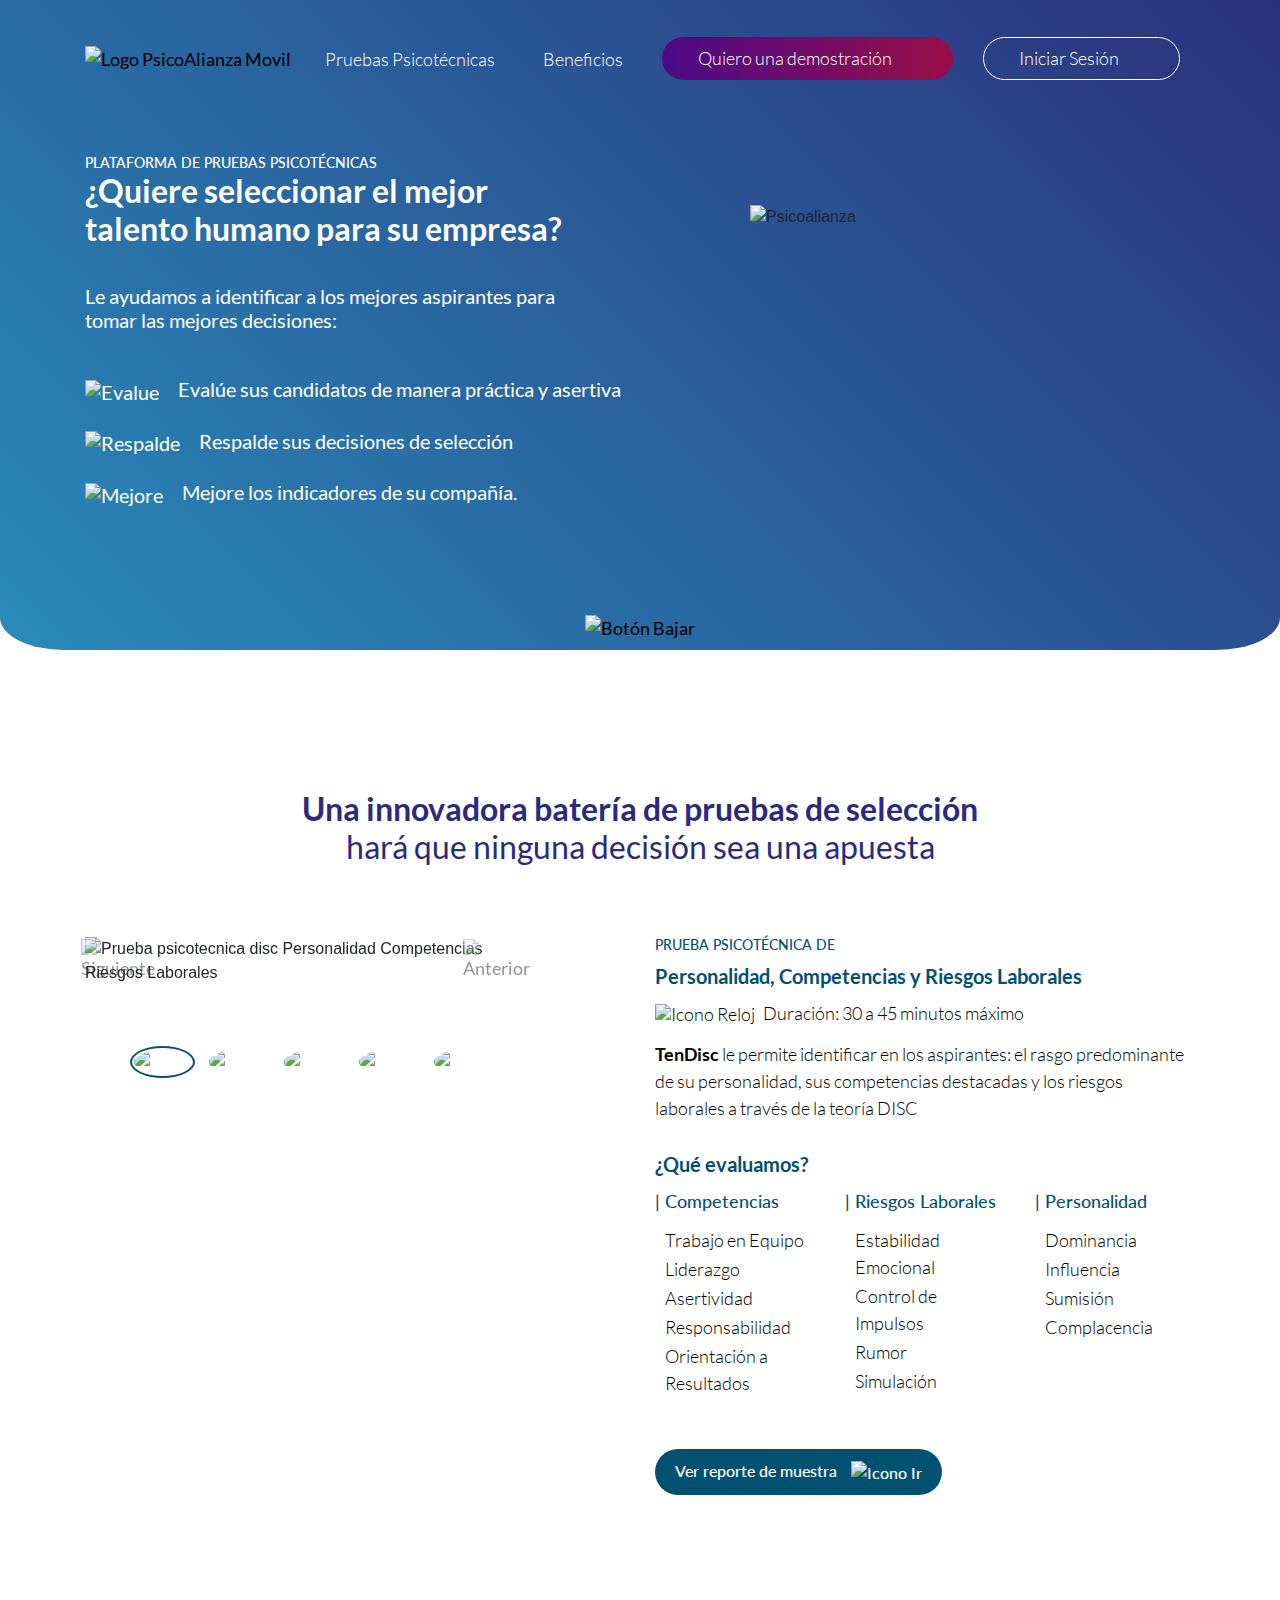
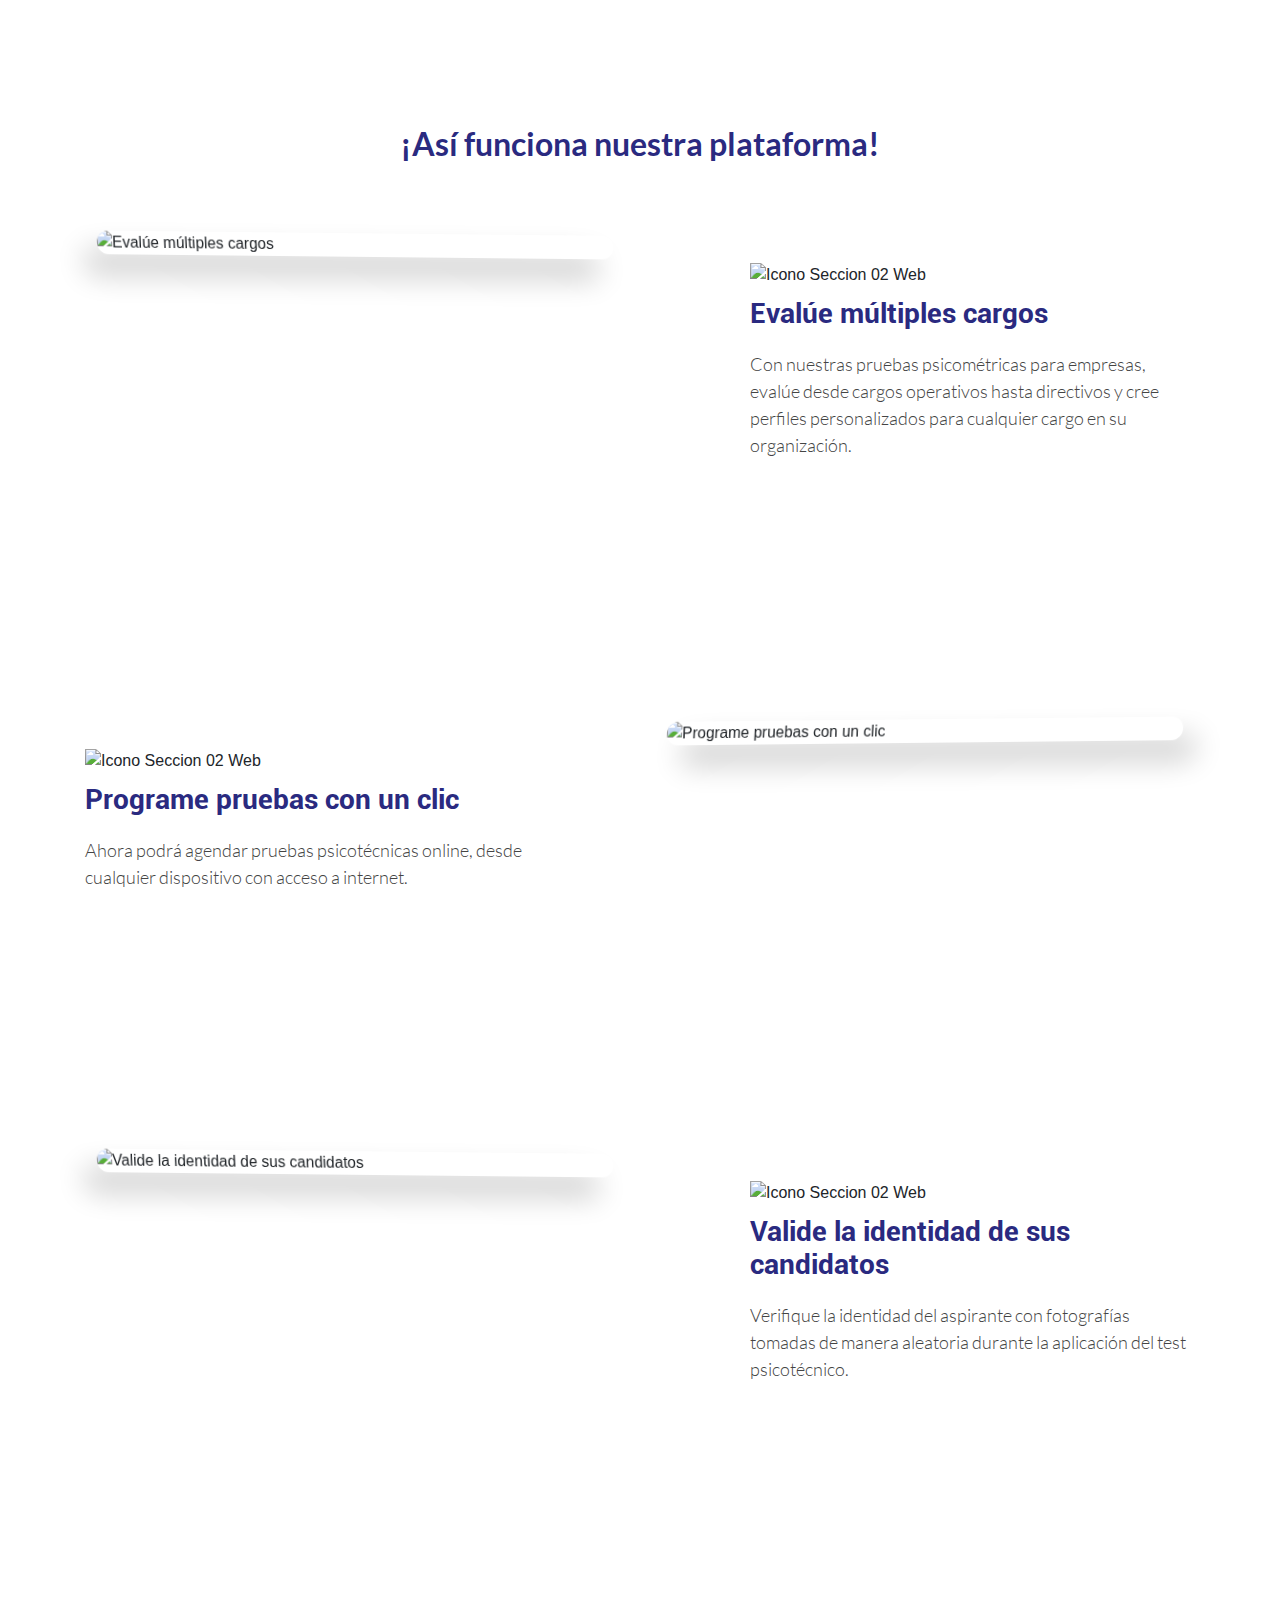
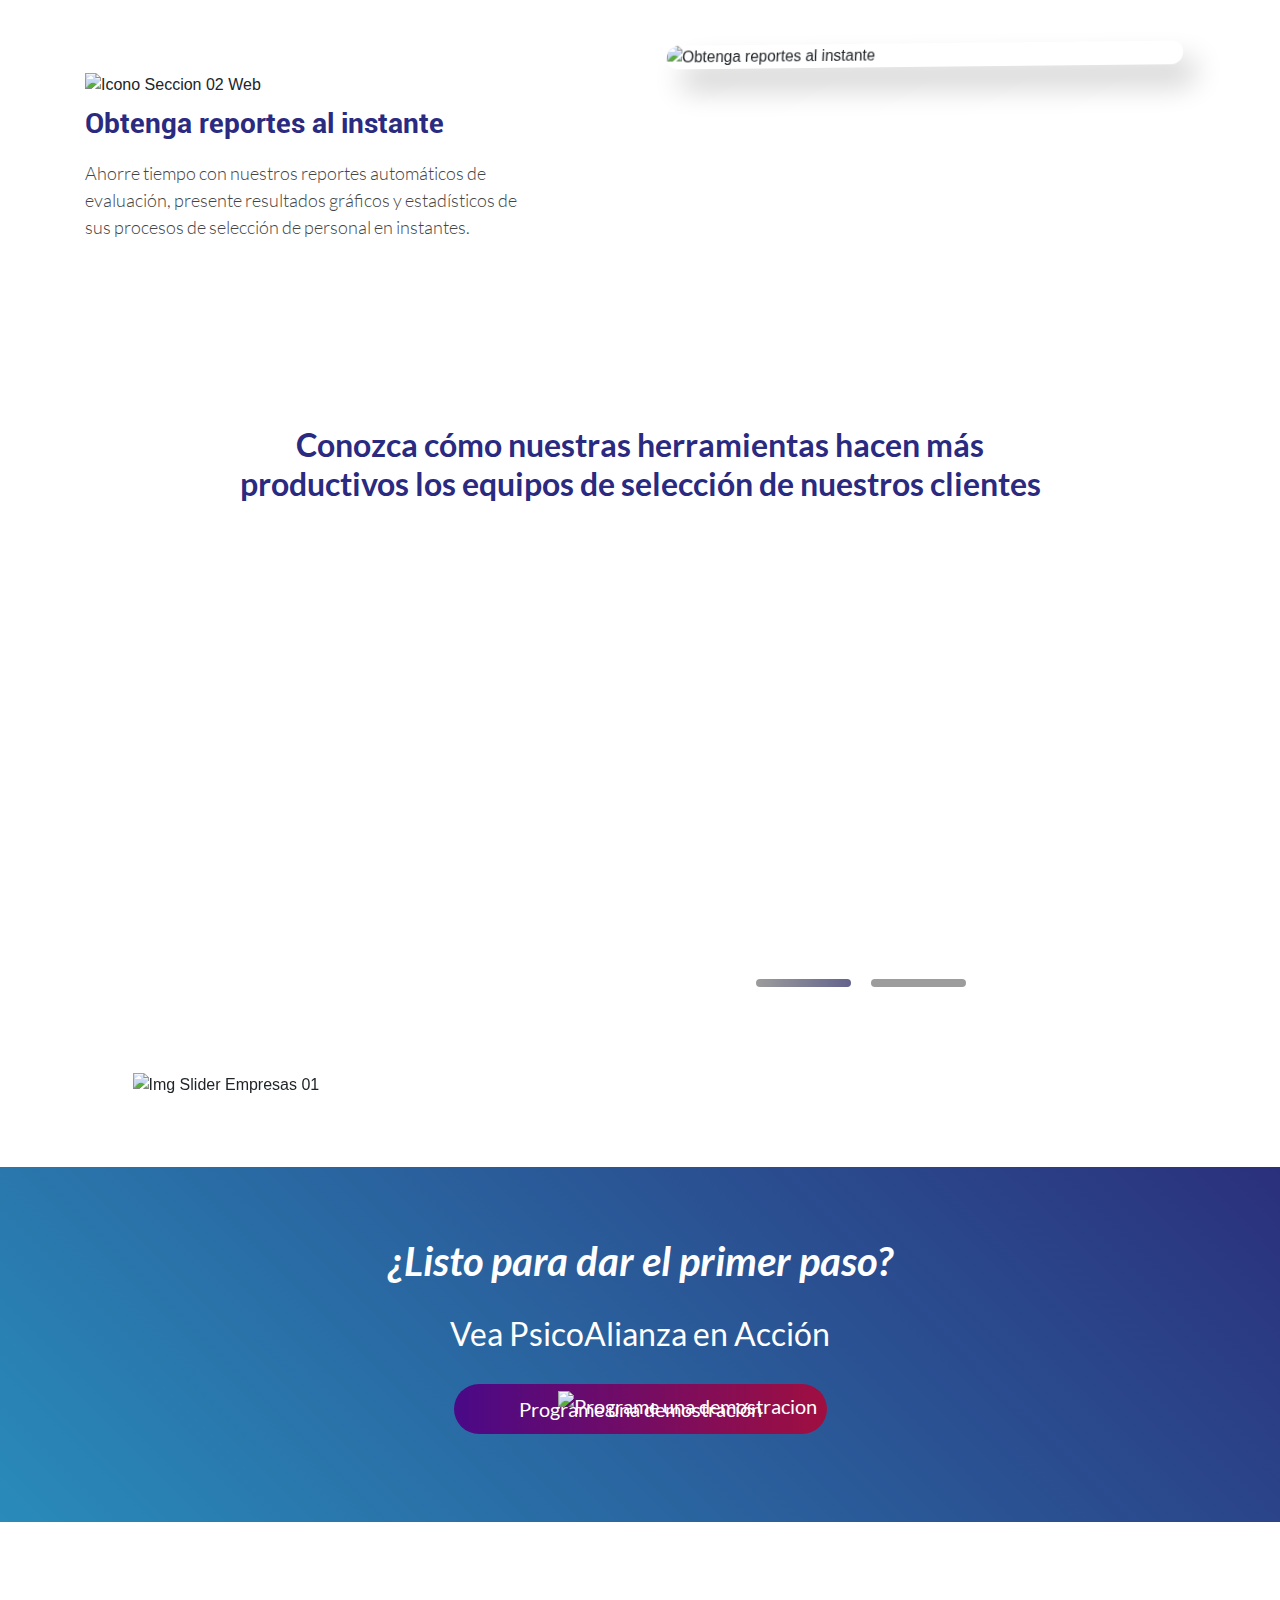
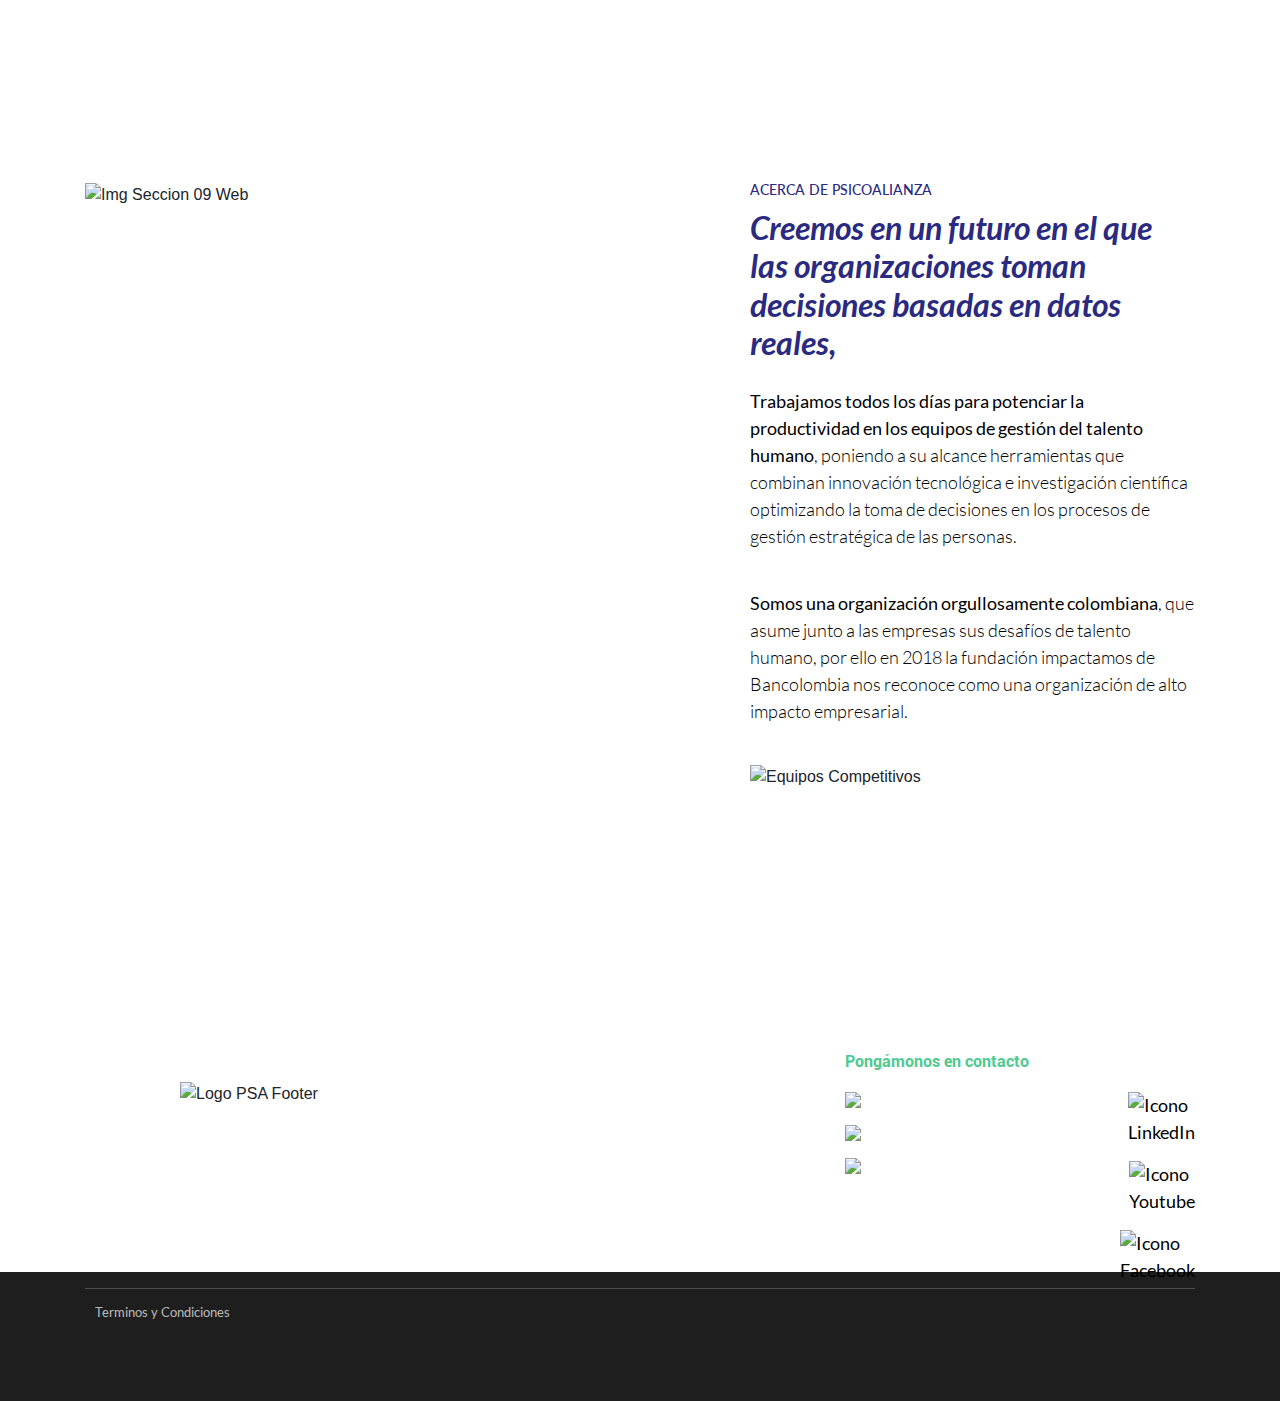
==== index.html @ 237d27b3 "Upload PSA v3.0" ====
<!doctype html>
<html lang="es">
  <head>
    <!-- Required meta tags -->
    <meta charset="utf-8">
    <meta name="viewport" content="width=device-width, initial-scale=1, shrink-to-fit=no">

    <!-- The above 3 meta tags *must* come first in the head; any other head content must come *after* these tags -->
    <meta name="description" content="Respalde sus decisiones de selección de personal, con nuestra plataforma de pruebas psicotécnicas.">
    <meta name="keywords" content="Pruebas, personalidad, competencias, riesgos laborales, seleccion, disc, psicométricas, evaluación, personal, selección, plataforma, batería, psicotécnicas, psicoalianza, empresas, online, test">


    <!-- Open Graph data -->
    <meta property="og:title" content="PsicoAlianza | Plataforma de Pruebas Psicotécnicas" />
    <meta property="og:type" content="website" />
    <meta property="og:url" content="https://psicoalianza.com//" />
    <meta property="og:image" content="https://psicoalianza.com/images/social-media-psicoalianza.webp" />
    <meta property="og:image:type" content="image/png" />
    <meta property="og:description" content="Respalde sus decisiones de selección de personal, con nuestra plataforma de pruebas psicotécnicas." />
    <meta property="og:site_name" content="PsicoAlianza | Pruebas Psicotecnicas" />

    <link rel="canonical" href="https://psicoalianza.com/" >  

    <!-- Bootstrap CSS -->
    <link rel="stylesheet" href="css/bootstrap.min.css">
    <link rel="stylesheet" href="css/styles-psa-2020.css">
    <link rel="shortcut icon" href="images/favicon-psicolianza-landing-96x96.webp" type="image/x-icon">
    
    <title>PsicoAlianza | Plataforma de Pruebas Psicotécnicas</title>

    <!-- END ETIQUETAS NUEVA VERSION 2020 07 09 -->

  </head>
  <!-- <body class="body-index" data-spy="scroll" data-target="#navbarNavPsicoWeb" data-offset="0"> -->
  <body class="body-index">


    <div itemscope itemtype="https://schema.org/Organization">
    
      <h1 class="class_tx_h1">Plataforma de Pruebas Psicotécnicas</h1>
      <h2 class="class_tx_h1">PRUEBAS PSICOTÉCNICAS DE</h2>
      <h3 class="class_tx_h1">VALORES E INTEGRIDAD</h3>
      <h3 class="class_tx_h1">VELOCIDAD Y PRECISION AL DIGITAR</h3>
      <h3 class="class_tx_h1">POTENCIAL COMERCIAL</h3>
      <h3 class="class_tx_h1">COEFICIENTE INTELECTUAL</h3>

      <h6 class="class_tx_h1" itemprop="address">Cra. 15 Bis No. 39A-27 | Bogotá, Colombia</h6>
      <h6 class="class_tx_h1" itemprop="email">contacto@psicoalianza.com</h6>
      <h6 class="class_tx_h1" itemprop="telephone">318 587 10 62</h6>

      <!-- MAQUETACION MOVIL XS - W100% -->
      <nav class="navbar menu_xs navbar-light fixed-bottom bg-light d-block d-sm-block d-md-block d-lg-none d-xl-none">
        <div class="progress bar-xs">
          <div id="progress-bar-xs" class="progress-bar bar-xs" role="progressbar" style="width: 0%" aria-valuenow="0" aria-valuemin="0" aria-valuemax="100"></div>
        </div>
        <button id="btn-menu-nav-xs" class="navbar-toggler menu_xs" type="button" data-toggle="collapse" data-target="#navbarSupportedContent" aria-controls="navbarSupportedContent" aria-expanded="false" aria-label="Toggle navigation">
          <!-- <span>Obtener 50% de descuento <span><img id="img-menu-btn-xs" src="images/ico-desplegar-nav-xs.webp" alt="icono ir"></span></span> -->
          <span>¿Cómo podemos ayudarle? <span><img id="img-menu-btn-xs" src="images/ico-desplegar-nav-xs.webp" alt="icono ir"></span></span>
        </button>
      
        <div class="collapse navbar-collapse" id="navbarSupportedContent">
          <ul class="navbar-nav menu_xs mr-auto">
            <li class="nav-item active">
              <a title="Quiero probar PsicoAlianza" class="nav-link menu_xs" href="formulario-accion.html" itemprop="url">Quiero probar PsicoAlianza <span><img src="images/ico-ir-nav-xs.webp" alt="icono ir"></span></a>
              <!-- <a title="Quiero probar PsicoAlianza" class="nav-link menu_xs" href="formulario-accion.html" itemprop="url">Obtener 50% de descuento <span><img src="images/ico-ir-nav-xs.webp" alt="icono ir"></span></a> -->
            </li>
            <li id="drop-activo" class="nav-item dropdown">
              <a title="Quiero contactar a un asesor" class="nav-link menu_xs" href="" id="navbarDropdown" role="button" data-toggle="dropdown" aria-haspopup="true" aria-expanded="false" itemprop="url">
                Quiero contactar a un asesor <span><img id="img-ico-drop" src="images/ico-ir-nav-xs.webp" alt="icono ir"></span>
              </a>
              <div class="dropdown-menu menu_xs" aria-labelledby="navbarDropdown">
                <!-- <a title="Llamar" class="dropdown-item menu_xs" href="tel:0317430615" itemprop="telephone">Llamar <span class="division-tx-nav-xs">|</span> 745 06 15 <span><img src="images/ico-tel-nav-xs.webp" alt="icono telefono"></span></a> -->
                <a title="Contactar por Whatsapp" class="dropdown-item menu_xs" itemprop="url" href="https://api.whatsapp.com/send?phone=573176674066&text=Quiero%20m%C3%A1s%20informaci%C3%B3n%20acerca%20de%20PsicoAlianza">Whatsapp <span class="division-tx-nav-xs-02">|</span> 317 667 4066 <span><img src="images/ico-wa-nav-xs.webp" alt="icono whatsapp"></span></a>
                <div class="dropdown-divider"></div>
              </div>
            </li>
            <li class="nav-item">
              <a title="Ayuda, soy un candidato" class="nav-link menu_xs ultimo" href="acompañamiento.html" itemprop="url">Ayuda, soy un candidato <span><img src="images/ico-ir-nav-xs.webp" alt="icono ir"></span></a>
            </li>
          </ul>
        </div>
      </nav>



      <nav class="menu-xs-psico navbar navbar-expand-lg d-block d-sm-none d-md-none d-lg-none d-xl-none">
        <div class="container">
            <div class="col-12 sin-padding">
            <a title="Ir a Inicio" href="/" itemprop="url">
              <img src="images/logo_psa_2020_xs.webp" alt="Logo PsicoAlianza Movil" class="d-block mx-auto">
            </a>
            <!-- <a class="navbar-brand" href="#">Navbar</a> -->
            <button id="btn-hamburguesa" class="menu-xs-psico navbar-toggler" type="button" data-toggle="collapse" data-target="#navbarNavPsicoXS" aria-controls="#navbarNavPsicoXS" aria-expanded="false" aria-label="Toggle navigation">
              <span><img src="images/menu-hamburguesa-xs.webp" alt="Icono Hamburguesa" id="img-menu-hamburguesa"></span>
            </button>
            <div class="menu-xs-psico collapse navbar-collapse" id="navbarNavPsicoXS">
              <ul class="menu-xs-psico navbar-nav">
                <li class="nav-item active" data-toggle="collapse" data-target="#navbarNavPsicoXS" aria-controls="#navbarNavPsicoXS" aria-expanded="false" aria-label="Toggle navigation">
                  <a id="btn-ancla-xs-01" class="nav-link cerrarMenu" href="#ancla_xs_01">
                    Pruebas Psicotécnicas <span class="sr-only">(current)</span>
                  </a>
                </li>
                <li class="nav-item" data-toggle="collapse" data-target="#navbarNavPsicoXS" aria-controls="#navbarNavPsicoXS" aria-expanded="false" aria-label="Toggle navigation">
                  <a id="btn-ancla-xs-02" class="nav-link cerrarMenu" href="#ancla_xs_02">
                    Beneficios
                  </a>
                </li>
                <!-- <li class="nav-item">
                  <a class="nav-link" href="#">Nosotros</a>
                </li> -->
                <li class="nav-item">
                  <!-- <a class="nav-link edicion-2020" href="formulario-accion.html">Obtener 50% de descuento</a> -->
                  <a class="nav-link edicion-2020" href="formulario-accion.html">Quiero una demostración</a>
                </li>
                <li class="nav-item">
                  <a class="nav-link" href="https://app.psicoalianza.com/auth/login">Iniciar Sesión</a>
                </li>
  
              </ul>
                
            </div>


        </div>
      </nav>



      <div class="header-xs d-block d-sm-none">

        <div class="container-fluid">
          <div class="row justify-content-center">


            </div>
            <div class="col-12">
              <h3 class="tx-seccion-01-xs-01">¿Quiere seleccionar el mejor talento humano para su empresa?</h3>
              <img src="images/img_seccion_01_xs_01.webp" alt="Img Seccion 01 Movil" class="d-block w-100">
              <h3 class="tx-seccion-01-xs-02">Plataforma de Pruebas Psicotécnicas</h3>
            </div>


          </div>
          <div class="position-aboslute-btn-ancla-xs">
            <p class="btn_ancla"><span><a href="#seccion_xs_01" title="Bajar" itemprop="url"><img src="images/btn_ancla_web.webp" alt="Botón Bajar" class="img-btn-bajar-web"></a></span></p>
          </div>

        </div>
      </div>


      <div id="ancla_xs_01"></div>
      <div id="seccion_xs_01" class="seccion_xs_01 d-block d-sm-none">
        <div class="container">
          <div class="row">
            <div class="col-12">
              <h3 class="tx-seccion-01-xs-03"><span>Una innovadora batería de pruebas de selección</span> que hará que ninguna decisión sea una apuesta</h3>
            </div>
            <div class="col-12 sin-padding">

              <div id="sliderPruebasMovil" class="carousel slide" data-ride="carousel" data-interval="8000" data-touch="true" data-pause="false">
                <ol class="carousel-indicators sliderPruebasMovil">
                  <li class="indicador-prueba-xs active" data-target="#sliderPruebasMovil" data-slide-to="0"><img class="indicador-01 d-block" src="images/indicador-web-01.webp" alt="Indicador 01"></li>
                  <li class="indicador-prueba-xs" data-target="#sliderPruebasMovil" data-slide-to="1"><img class="indicador-02 d-block" src="images/indicador-web-02.webp" alt="Indicador 02"></li>
                  <li class="indicador-prueba-xs" data-target="#sliderPruebasMovil" data-slide-to="2"><img class="indicador-03 d-block" src="images/indicador-web-03.webp" alt="Indicador 03"></li>
                  <li class="indicador-prueba-xs" data-target="#sliderPruebasMovil" data-slide-to="3"><img class="indicador-04 d-block" src="images/indicador-web-04.webp" alt="Indicador 04"></li>
                  <li class="indicador-prueba-xs" data-target="#sliderPruebasMovil" data-slide-to="4"><img class="indicador-05 d-block" src="images/indicador-web-05.webp" alt="Indicador 05"></li>
                </ol>

                <div class="carousel-inner sliderPruebasMovil">
                  <div id="prueba-xs-01" class="carousel-item active">
                    <img src="images/prueba-xs-01.webp" alt="Imagen Prueba 01" style="display: none;">
                    <div id="item-xs-01" class="item-prueba-01"></div>
                  </div>
                  <div id="prueba-xs-02" class="carousel-item">
                    <img src="images/prueba-xs-02.webp" alt="Imagen Prueba 02" style="display: none;">
                    <div id="item-xs-02" class="item-prueba-02"></div>
                  </div>
                  <div id="prueba-xs-03" class="carousel-item">
                    <img src="images/prueba-xs-03.webp" alt="Imagen Prueba 03" style="display: none;">
                    <div id="item-xs-03" class="item-prueba-03"></div>
                  </div>
                  <div id="prueba-xs-04" class="carousel-item">
                    <img src="images/prueba-xs-04.webp" alt="Imagen Prueba 04" style="display: none;">
                    <div id="item-xs-04" class="item-prueba-04"></div>
                  </div>
                  <div id="prueba-xs-05"class="carousel-item">
                    <img src="images/prueba-xs-05.webp" alt="Imagen Prueba 05" style="display: none;">
                    <div id="item-xs-05" class="item-prueba-05"></div>
                  </div>
                </div>
              </div>

            </div>
          </div>
        </div>
      </div>

      <div class="seccion-lineas-xs d-block d-sm-none">
        <div class="container">
          <div class="row">
            <div class="col-12">

            </div>
          </div>
        </div>
      </div>

      <div id="ancla_xs_02"></div>
    
      <div  class="seccion-xs-02 d-block d-sm-none">
        <div class="container">
          <div class="row">
            <div class="col-12">
              <h3 class="tx-seccion-02-xs-01">¡Así funciona<br>nuestra plataforma!</h3>
            </div>
            <div class="col-12 padding-1-xs">
              <img src="images/icono_seccion_xs_02.webp" alt="Ico Seccion 02 Movil">
              <h3 class="tx-seccion-02-xs-02"><span>Evalúe</span> múltiples cargos</h3>
              <h3 class="tx-seccion-02-xs-03">Con nuestras pruebas psicométricas para empresas, evalúe desde cargos operativos hasta directivos y cree perfiles personalizados para cualquier cargo en su organización.</h3>
            </div>
            <div class="col-12 sin-padding">
              <img src="images/pruebas_psicométricas_para_empresas.webp" alt="pruebas psicométricas empresas" class="img-seccion-02-a d-block w-100">
            </div>


            <div class="col-12 padding-1-xs">
              <img src="images/icono_seccion_xs_03.webp" alt="Ico Seccion 03 Movil" class="d-block img-right">
              <h3 class="tx-seccion-02-xs-02-b"><span>Programe Pruebas</span><br>con un solo clic</h3>
              <h3 class="tx-seccion-02-xs-03-b">Ahora podrá agendar pruebas psicotécnicas online, desde cualquier dispositivo con acceso a internet</h3>
            </div>
            <div class="col-12 sin-padding">
              <img src="images/img-seccion-02-movil-b.webp" alt="Img Seccion 02 Movil A" class="img-seccion-02-b d-block w-100">
            </div>

            <div class="col-12 padding-1-xs">
              <img src="images/icono_seccion_xs_04.webp" alt="Ico Seccion 02 Movil">
              <h3 class="tx-seccion-02-xs-02"><span>Valide la identidad</span><br>de sus candidatos</h3>
              <h3 class="tx-seccion-02-xs-03">Verifique la identidad del aspirante con fotografías tomadas de manera aleatoria durante la aplicación del test psicotécnico.</h3>
            </div>
            <div class="col-12 sin-padding">
              <img src="images/img-seccion-02-movil-c.webp" alt="Img Seccion 02 Movil C" class="img-seccion-02-c d-block w-100">
            </div>

            <div class="col-12 padding-1-xs">
              <img src="images/icono_seccion_xs_03.webp" alt="Ico Seccion 03 Movil" class="d-block img-right">
              <h3 class="tx-seccion-02-xs-02-b"><span>Obtenga reportes</span><br>al instante</h3>
              <h3 class="tx-seccion-02-xs-03-b">Ahorre tiempo con nuestros reportes automáticos de evaluación, presente resultados gráficos y estadísticos de sus procesos de selección de personal en instantes.</h3>
            </div>
            <div class="col-12 sin-padding">
              <img src="images/img-seccion-02-movil-d.webp" alt="Img Seccion 02 Movil A" class="img-seccion-02-d d-block w-100">
            </div>

          </div>
        </div>
      </div>


          
      <div class="seccion-03-xs d-block d-sm-none">
        <div class="container">
          <div class="row">
            <div class="col-12">
              <h3 class="tx-seccion-03-xs-01">¿Listo para dar el primer paso?</h3>
              <h3 class="tx-seccion-03-xs-02">Vea PsicoAlianza en Acción</h3>
              <!-- <a href="formulario-accion.html" class="btn-accion-xs-01">OBTENER 50% DE DESCUENTO <span><img src="images/icono-ir-xs.webp" alt="Icono Ir Movil"></span></a> -->
              <a href="formulario-accion.html" class="btn-accion-xs-01">Programe una demostración <span><img src="images/icono-ir-xs.webp" alt="Icono Ir Movil"></span></a>
            </div>
          </div>
        </div>
      </div>

      
      <div class="footer-xs d-block d-sm-none">
        <div class="container margen-cont-footer-xs">
          <div class="row">
            <div class="col-4 padding-1-xs">
              <img src="images/logo_psa_2020_xs.webp" alt="Logo PsicoAlianza Movil" class="d-block mx-auto">
            </div>
            <div class="col-8 padding-1-xs">
              <div class="margen-iconos-redes-xs">
                <a title="Ir a LinkedIn" target="_blank" href="https://www.linkedin.com/company/psicoalianza/" itemprop="url"><img src="images/icono_linkedIn_web.webp" alt="Icono LinkedIn"></a>
                <a title="Ir a Youtube" target="_blank" href="https://www.youtube.com/channel/UCrEsF0ZRxvhuNvlUWiSOKTA" itemprop="url"><img src="images/icono_youtube_web.webp" alt="Icono Youtube Movil"></a>
                <a title="Ir a Facebook" target="_blank" href="https://www.facebook.com/psicoalianza/" itemprop="url"><img src="images/icono_facebook_web.webp" alt="Icono Facebook Movil"></a>
              </div>
            </div>
          </div>
        </div>

        <div class="container borde-gris">
          <div class="row">
            <div class="col-12 padding-1-xs">
              <h3 class="tx-footer-xs-01">Pongámonos en contacto</h3>
              <a title="Contactar por Whatsapp" itemprop="url" href="https://api.whatsapp.com/send?phone=573176674066&text=Quiero%20más%20información%20acerca%20de%20PsicoAlianza"><h3 class="tx-footer-xs-02"><span><img src="images/icono_footer_wa_xs.webp" alt="icono whatsapp xs"></span> 317 667 4066</h3></a>
              <!-- <a title="Contactar por Telefono" itemprop="url" href="tel:0317450615"><h3 class="tx-footer-xs-02"><span><img src="images/icono_footer_tel_xs.webp" alt="icono telefono xs"></span> PBX. 745 06 15</h3></a> -->
              <a title="Contactar por Email" itemprop="url" href="mailto:contacto@psicoalianza.com"><h3 class="tx-footer-xs-02"><span><img src="images/icono_footer_mail_xs.webp" alt="icono email xs"></span> contacto@psicoalianza.com</h3></a>
              <!-- <a title="Ubicacion" itemprop="url" href="https://goo.gl/maps/EK4WGmXGeTFRdwsZ9"><h3 class="tx-footer-xs-02"><span><img src="images/icono_footer_location_xs.webp" alt="icono ubicacion xs"></span> Cra 15Bis #39A - 27, Bogotá</h3></a> -->
              <a href="acompañamiento.html"><h3 class="tx-footer-xs-02"><span><img src="images/icono_footer_contacto_xs.webp" alt="icono contacto xs"></span> Soporte a candidatos →</h3></a>
            </div>
          </div>
        </div>
        
      </div>


      <div class="d-none d-sm-block d-md-block d-lg-none d-xl-none">

        <nav class="menu-xs-psico head-tablet navbar navbar-expand-lg d-block d-sm-block d-md-block d-lg-none">
          <div class="container-fluid">
              
              <div class="col-12 sin-padding">
                <a title="Ir a Inicio" href="/" itemprop="url">
                  <img src="images/logo_psa_2020_xs.webp" alt="Logo PsicoAlianza Movil" class="d-block mx-auto">
                </a>
                <!-- <a class="navbar-brand" href="#">Navbar</a> -->
                <button id="btn-hamburguesa-md" class="menu-xs-psico navbar-toggler" type="button" data-toggle="collapse" data-target="#navbarNavPsicoMD" aria-controls="#navbarNavPsicoMD" aria-expanded="false" aria-label="Toggle navigation">
                  <span><img src="images/menu-hamburguesa-xs.webp" alt="Icono Hamburguesa" id="img-menu-hamburguesa-md"></span>
                </button>
                <div class="menu-xs-psico collapse navbar-collapse" id="navbarNavPsicoMD">
                  <ul class="menu-xs-psico navbar-nav">
                    <li class="nav-item active" data-toggle="collapse" data-target="#navbarNavPsicoMD" aria-controls="#navbarNavPsicoMD" aria-expanded="false" aria-label="Toggle navigation">
                      <a id="btn-ancla-md-01" class="nav-link cerrarMenu" href="#ancla_web_01">
                        Pruebas Psicotécnicas <span class="sr-only">(current)</span>
                      </a>
                    </li>
                    <li class="nav-item" data-toggle="collapse" data-target="#navbarNavPsicoMD" aria-controls="#navbarNavPsicoMD" aria-expanded="false" aria-label="Toggle navigation">
                      <a id="btn-ancla-md-02" class="nav-link cerrarMenu" href="#ancla_web_02">
                        Beneficios
                      </a>
                    </li>
                    <!-- <li class="nav-item" data-toggle="collapse" data-target="#navbarNavPsicoMD" aria-controls="#navbarNavPsicoMD" aria-expanded="false" aria-label="Toggle navigation">
                      <a id="btn-ancla-md-03" class="nav-link cerrarMenu" href="#ancla_web_03">
                        Nosotros
                      </a>
                    </li> -->
                    <!-- <li class="nav-item">
                      <a class="nav-link" href="#">Nosotros</a>
                    </li> -->
                    <li class="nav-item">
                      <!-- <a class="nav-link edicion-2020" href="formulario-accion.html">50% de descuento</a> -->
                      <a class="nav-link edicion-2020" href="formulario-accion.html">Quiero una demostración</a>
                    </li>
                    <li class="nav-item">
                      <a class="nav-link" href="https://app.psicoalianza.com/auth/login">Iniciar Sesión</a>
                    </li>
    
                  </ul>
                    
                </div>
              </div>

          </div>
        </nav>

      </div>



      <!-- MAQUETACION WEB XL LG MD SM -->
      <!-- <div class="fixed-banner-dcto-web d-none d-sm-none d-md-none d-lg-block"> -->
      <!-- <div class="fixed-banner-dcto-web d-none"> -->
        <!-- <a href="formulario-accion.html"> -->
          <!-- <img src="images/bg-fixed-dcto-web.webp" alt="50% Descuento Psicoalianza" class="d-block mx-auto w-100"> -->
        <!-- </a> -->
      <!-- </div> -->

      <!-- DESCUENTO 50% -->
      <!-- <div class="cuenta-atras-fixed-web"> -->
        <!-- <h3 class="tx-cr-web-01">¡ÚLTIMOS DÍAS<br>DE DESCUENTO!<h3> -->
        <!-- <h3 class="tx-cr-web-01-b">50% OFF<h3> -->
        <!-- <h3 class="tx-bw-web-02">del 29 de noviembre al 6 de diciembre<h3></h3> -->
        <!-- <img class="img-responsive center-block sin-padding img-50-descuento" src="images/50-descuento-bw-web.png" alt="50% de descuento"> -->
        <!-- <div class="contenedor-cr"> -->
          <!-- <ul class="cuenta-atras"> -->
            <!-- <li class="contador dias" id="cuenta-atras-dias"></li> -->
            <!-- <li class="contador horas" id="cuenta-atras-horas"></li> -->
            <!-- <li class="contador minutos" id="cuenta-atras-minutos"></li> -->
            <!-- <li class="contador segundos" id="cuenta-atras-segundos"></li> -->
          <!-- </ul> -->
        <!-- </div> -->
        <!-- <a class="btn-bw-web" href="formulario-accion.html">Quiero aprovechar esta oferta<span><img class ="icono-ir-bw-web-01" src="images/icono-flecha-bw-web.png" alt="icono ir"></span></a> -->
        <!-- <a class="btn-cr-web" href="formulario-accion.html">Quiero aprovechar esta oferta<span><img src="images/icono_ver_reporte.webp" alt="icono ir"></span></a> -->
      <!-- </div> -->

      <!-- <div class="container-descuento d-none d-sm-none d-md-none d-lg-block">
        
        <div class="container-fluid">
          <div class="row">
            <div class="col-6 sin-padding">
              <div class="background-fixed-01">
                <h3>¡APROVECHE LOS ÚLTIMOS DÍAS DE 50% DE DESCUENTO!</h3>
              </div>
            </div>
            <div class="col-3">
              <div class="contenedor-cr">
                <ul class="cuenta-atras">
                  <li class="contador dias" id="cuenta-atras-dias"></li>
                  <li class="contador horas" id="cuenta-atras-horas"></li>
                  <li class="contador minutos" id="cuenta-atras-minutos"></li>
                  <li class="contador segundos" id="cuenta-atras-segundos"></li>
                </ul>
              </div>
            </div>
            <div class="col-3 sin-padding">
              <div class="background-fixed-02">
                <a class="" title="Obtener ahora 50% Descuento" href="formulario-accion.html">OBTENER AHORA <span><img src="images/icono_soporte_hover.webp" alt="icono ir"></span></a>
              </div>
            </div>
          </div>
        </div>

      </div> -->


      <main class="d-none d-sm-block">
        <!-- NAV MD LG -->

        <p class="btn_ancla"><span><a href="#ancla_web_01" title="Bajar" itemprop="url"><img src="images/btn_ancla_web.webp" alt="Botón Bajar" class="img-btn-bajar-web"></a></span></p>


        <div class="d-none d-sm-none d-md-none d-lg-block d-xl-block">
          <nav class="menu-web-psico navbar navbar-expand-lg">
            <div class="container">
              <a title="Ir a Inicio" href="/" itemprop="url">
                <img src="images/logo_psa_2020_web.webp" alt="Logo PsicoAlianza Movil" class="d-block mx-auto">
              </a>
              <div class="menu-web-psico collapse navbar-collapse" id="navbarNavPsicoWeb">
                <ul class="menu-web-psico navbar-nav">
                  <li class="nav-item">
                    <a class="nav-link" href="#ancla_web_01">Pruebas Psicotécnicas <span class="sr-only">(current)</span></a>
                  </li>
                  <li class="nav-item">
                    <a class="nav-link" href="#ancla_web_02">Beneficios</a>
                  </li>
                  <!-- <li class="nav-item">
                    <a class="nav-link" href="#ancla_web_03">Nosotros</a>
                  </li> -->
                  <li class="nav-item">
                    <!-- <a class="nav-link edicion-2020-web" href="formulario-accion.html">50% de descuento <span><img src="images/icon-menu-nav-web.webp" alt=""></span></a> -->
                    <a class="nav-link edicion-2020-web" href="formulario-accion.html">Quiero una demostración <span><img src="images/icon-menu-nav-web.webp" alt=""></span></a>
                  </li>
                  <li class="nav-item">
                    <a class="nav-link edicion-2020-login" href="https://app.psicoalianza.com/auth/login">Iniciar Sesión <span><img src="images/icon-user-nav-web.webp" alt=""></span></a>
                  </li>

                </ul>
            </div>
          </nav>        
        </div>

        <div class="container">

          <div class="row margen-contenido-web">
            <div class="col-7 col-sm-12 col-md-7">
              <h3 class="tx-main-web-01">PLATAFORMA DE PRUEBAS PSICOTÉCNICAS</h3>
              <!-- <h3 class="tx-main-web-02">Ahora ninguna decisión será una apuesta</h3> -->
              <h3 class="tx-main-web-02">¿Quiere seleccionar el mejor<br>talento humano para su empresa?</h3>
              <h3 class="tx-main-web-03">Le ayudamos a identificar a los mejores aspirantes para<br>tomar las mejores decisiones:</h3>
              <h3 class="tx-main-web-04"><span><img src="images/icono_aprobado.webp" alt="Evalue"></span> Evalúe sus candidatos de manera práctica y asertiva</h3>
              <h3 class="tx-main-web-05"><span><img src="images/icono_aprobado.webp" alt="Respalde"></span> Respalde sus decisiones de selección</h3>
              <h3 class="tx-main-web-05"><span><img src="images/icono_aprobado.webp" alt="Mejore"></span> Mejore los indicadores de su compañía.</h3>
            </div>
            <div class="col-5 d-none d-md-block d-lg-block d-xl-block">
              <div class="container_candidatos_relative">
                <!-- <img src="images/Psicoalianza.webp" alt="Psicoalianza" style="display: none;"> -->

                <!-- <img src="images/candidato_01.webp" alt="Candidato PsicoAlianza" class="candidato-01 target"> -->
                <!-- <img id="candidato-01" src="images/candidato_01_transition.webp" alt="Candidato PsicoAlianza" class="candidato-01-target hide-candidato target-transicion"> -->


                <!-- <img src="images/candidato_02.webp" alt="Candidato PsicoAlianza" class="candidato-02 target"> -->
                <!-- <img id="candidato-02" src="images/candidato_02_transition.webp" alt="Candidato PsicoAlianza" class="candidato-02-target hide-candidato target-transicion"> -->
                

                <!-- <img src="images/candidato_03.webp" alt="Candidato PsicoAlianza" class="candidato-03 target"> -->
                <!-- <img id="candidato-03" src="images/candidato_03_transition.webp" alt="Candidato PsicoAlianza" class="candidato-03-target hide-candidato target-transicion"> -->
                

                <!-- <img src="images/candidato_04.webp" alt="Candidato PsicoAlianza" class="candidato-04 target"> -->
                <!-- <img id="candidato-04" src="images/candidato_04_transition.webp" alt="Candidato PsicoAlianza" class="candidato-04-target hide-candidato target-transicion"> -->
                

                <!-- <img src="images/candidato_05.webp" alt="Candidato PsicoAlianza" class="candidato-05 target"> -->
                <!-- <img id="candidato-05" src="images/candidato_05_transition.webp" alt="Candidato PsicoAlianza" class="candidato-05-target hide-candidato target-transicion"> -->
                

                <!-- <img src="images/candidato_06.webp" alt="Candidato PsicoAlianza" class="candidato-06 target"> -->
                <!-- <img id="candidato-06" src="images/candidato_06_transition.webp" alt="Candidato PsicoAlianza" class="candidato-06-target hide-candidato target-transicion"> -->
                

                <!-- <img src="images/candidato_07.webp" alt="Candidato PsicoAlianza" class="candidato-07 target"> -->
                <!-- <img id="candidato-07" src="images/candidato_07_transition.webp" alt="Candidato PsicoAlianza" class="candidato-07-target hide-candidato target-transicion"> -->
              
                <img src="images/Psicoalianza.webp" alt="Psicoalianza" class="d-block w-100 img-deco-hero-web">
              </div>
            </div>
          </div>

          <!-- <div class="row">
            <div class="col-12">
              <p class="btn_ancla"><span><a href="#ancla_web_01" title="Bajar" itemprop="url"><img src="images/btn_ancla_web.webp" alt="Botón Bajar" class="img-btn-bajar-web"></a></span></p>
            </div>
          </div> -->
        </div>
      </main>

      <a itemprop="url" class="d-none d-lg-block" href="#" title="Contáctenos" data-toggle="modal" data-target=".bd-example-modal-lg.contacto-soporte-web">
        <div class="btn_contacto">
          <div class="btn_contacto__relative"></div>
          <div class="btn_contacto__absolute"></div>
        </div>
      </a>

      <div id="ancla_web_01"></div>
      <div id="seccion_01_web" class="seccion_01_web d-none d-sm-block">
        <div class="container">

          <div class="row">
            <div class="col-12">
              <h3 class="tx-seccion-web-01">Una innovadora batería de pruebas de selección<br><span>hará que ninguna decisión sea una apuesta</span></h3>
            </div>
          </div>

          <div class="row justify-content-center">
            <div class="col-5 col-sm-10 col-lg-5 col-xl-5">
              <div id="sliderPruebasWeb" class="carousel slide carousel-fade" data-ride="carousel" data-interval="6000">
                <ol class="carousel-indicators pruebas-web">
                  <li class="indicador-prueba active" data-target="#sliderPruebasWeb" data-slide-to="0"><img class="indicador-01 d-block" src="images/indicador-web-01.webp" alt="Indicador 01"></li>
                  <li class="indicador-prueba" data-target="#sliderPruebasWeb" data-slide-to="1"><img class="indicador-02 d-block" src="images/indicador-web-02.webp" alt="Indicador 02"></li>
                  <li class="indicador-prueba" data-target="#sliderPruebasWeb" data-slide-to="2"><img class="indicador-03 d-block" src="images/indicador-web-03.webp" alt="Indicador 03"></li>
                  <li class="indicador-prueba" data-target="#sliderPruebasWeb" data-slide-to="3"><img class="indicador-04 d-block" src="images/indicador-web-04.webp" alt="Indicador 04"></li>
                  <li class="indicador-prueba" data-target="#sliderPruebasWeb" data-slide-to="4"><img class="indicador-05 d-block" src="images/indicador-web-05.webp" alt="Indicador 05"></li>
                </ol>
                <div class="carousel-inner">
                  <div id="estado-item-01" class="carousel-item active">
                    <img src="images/Prueba_psicotecnica_disc_Personalidad_Competencias_Riesgos_Laborales.webp" class="d-block w-100" alt="Prueba psicotecnica disc Personalidad Competencias Riesgos Laborales">
                  </div>
                  <div id="estado-item-02" class="carousel-item">
                    <img src="images/Prueba_psicotecnica_Valores_Integridad.webp" class="d-block w-100" alt="Prueba psicotecnica Valores Integridad">
                  </div>
                  <div id="estado-item-03" class="carousel-item">
                    <img src="images/Prueba_psicotecnica_Coeficiente_Intelectual.webp" class="d-block w-100" alt="Prueba psicotecnica Coeficiente Intelectual">
                  </div>
                  <div id="estado-item-04" class="carousel-item">
                    <img src="images/Prueba_psicotecnica_Potencial_Comercial.webp" class="d-block w-100" alt="Prueba psicotecnica Potencial Comercial">
                  </div>
                  <div id="estado-item-05" class="carousel-item">
                    <img src="images/Prueba_psicotecnica_Velocidad_Precisión_Digitar.webp" class="d-block w-100" alt="Prueba psicotecnica Velocidad Precisión al Digitar">
                  </div>
                </div>

                <a title="Anterior" class="carousel-control-prev" data-target="#sliderPruebasWeb" role="button" data-slide="prev" itemprop="url">
                  <img src="images/icono_flecha_slider_01.webp" alt="Siguiente">
                  <span class="sr-only">Previous</span>
                </a>
                <a title="Siguiente" class="carousel-control-next" data-target="#sliderPruebasWeb" role="button" data-slide="next" itemprop="url">
                  <img src="images/icono_flecha_slider_02.webp" alt="Anterior">
                  <span class="sr-only">Next</span>
                </a>
                <!-- <a class="carousel-control-prev" data-target="#sliderPruebasWeb" role="button" data-slide="prev"> -->
                  <!-- <span class="carousel-control-prev-icon" aria-hidden="true"></span> -->
                  <!-- <span class="sr-only">Previous</span> -->
                <!-- </a> -->
                <!-- <a class="carousel-control-next" data-target="#sliderPruebasWeb" role="button" data-slide="next"> -->
                  <!-- <span class="carousel-control-next-icon" aria-hidden="true"></span> -->
                  <!-- <span class="sr-only">Next</span> -->
                <!-- </a> -->

              </div>
            </div>
            <div id="info-prueba-01" class="col-6 col-sm-12 col-lg-6 col-xl-6 offset-sm-0 offset-md-0 offset-lg-1 offset-xl-1">
              <h3 class="tx-seccion-web-02">PRUEBA PSICOTÉCNICA DE</h3>
              <h3 class="tx-seccion-web-03">Personalidad, Competencias y Riesgos Laborales</h3>
              <h3 class="tx-seccion-web-04"><span><img src="images/icono_reloj_web_01.webp" alt="Icono Reloj"></span> Duración: 30 a 45 minutos máximo</h3>
              <h3 class="tx-seccion-web-05"><span>TenDisc</span> le permite identificar en los aspirantes: el rasgo predominante de su personalidad, sus competencias destacadas y los riesgos laborales a través de la teoría DISC</h3>
              <h3 class="tx-seccion-web-06">¿Qué evaluamos?</h3>

              <div class="row">
                <div class="col-4">
                  <h3 class="tx-seccion-web-07">| Competencias</h3>
                  <h3 class="tx-seccion-web-08">Trabajo en Equipo</h3>
                  <h3 class="tx-seccion-web-08">Liderazgo</h3>
                  <h3 class="tx-seccion-web-08">Asertividad</h3>
                  <h3 class="tx-seccion-web-08">Responsabilidad</h3>
                  <h3 class="tx-seccion-web-08">Orientación a Resultados</h3>
                </div>
                <div class="col-4">
                  <h3 class="tx-seccion-web-07">| Riesgos Laborales</h3>
                  <h3 class="tx-seccion-web-08">Estabilidad Emocional</h3>
                  <h3 class="tx-seccion-web-08">Control de Impulsos</h3>
                  <h3 class="tx-seccion-web-08">Rumor</h3>
                  <h3 class="tx-seccion-web-08">Simulación</h3>
                </div>
                <div class="col-4">
                  <h3 class="tx-seccion-web-07">| Personalidad</h3>
                  <h3 class="tx-seccion-web-08">Dominancia</h3>
                  <h3 class="tx-seccion-web-08">Influencia</h3>
                  <h3 class="tx-seccion-web-08">Sumisión</h3>
                  <h3 class="tx-seccion-web-08">Complacencia</h3>
                </div>
              </div>
              <!-- Large modal -->
              <!-- <button type="button" class="btn btn-primary">Large modal</button> -->
              <a itemprop="url" class="btn_ver_reporte" href="#" title="Ver Reporte" data-toggle="modal" data-target=".bd-example-modal-lg.reporte-01">Ver reporte de muestra <span><img src="images/icono_ver_reporte.webp" alt="Icono Ir"></span></a>
            </div>

            <div id="info-prueba-02" class="col-6 col-sm-12 col-lg-6 col-xl-6 offset-sm-0 offset-md-0 offset-lg-1 offset-xl-1 d-none">
              <h3 class="tx-seccion-web-02">PRUEBA PSICOTÉCNICA DE</h3>
              <h3 class="tx-seccion-web-03">Valores e Integridad</h3>
              <h3 class="tx-seccion-web-04"><span><img src="images/icono_reloj_web_02.webp" alt="Icono Reloj"></span> Duración: 20 a 30 minutos máximo</h3>
              <h3 class="tx-seccion-web-05">Gracias a <span>Ethikos</span> usted podrá evaluar comportamientos que permitan dar una medida válida y confiable sobre el nivel de integridad, valores y honestidad en el contexto laboral.</h3>
              <h3 class="tx-seccion-web-06">¿Qué evaluamos?</h3>

              <div class="row">
                <div class="col-4">
                  <h3 class="tx-seccion-web-07">| Rectitud</h3>
                  <h3 class="tx-seccion-web-08">Normas</h3>
                  <h3 class="tx-seccion-web-08">Deber</h3>
                  <h3 class="tx-seccion-web-08">Respeto</h3>
                </div>
                <div class="col-4">
                  <h3 class="tx-seccion-web-07">| Honra</h3>
                  <h3 class="tx-seccion-web-08">Honestidad</h3>
                  <h3 class="tx-seccion-web-08">Ética</h3>
                  <h3 class="tx-seccion-web-08">Humildad</h3>
                </div>
                <div class="col-4">
                  <h3 class="tx-seccion-web-07">| Confidencialidad</h3>
                  <h3 class="tx-seccion-web-08">Lealtad</h3>
                  <h3 class="tx-seccion-web-08">Confianza</h3>
                </div>
              </div>
              <a itemprop="url" class="btn_ver_reporte" href="#" title="Ver Reporte" data-toggle="modal" data-target=".bd-example-modal-lg.reporte-02">Ver reporte de muestra <span><img src="images/icono_ver_reporte.webp" alt="Icono Ir"></span></a>
            </div>

            <div id="info-prueba-03" class="col-6 col-sm-12 col-lg-6 col-xl-6 offset-sm-0 offset-md-0 offset-lg-1 offset-xl-1 d-none">
              <h3 class="tx-seccion-web-02">PRUEBA PSICOTÉCNICA DE</h3>
              <h3 class="tx-seccion-web-03">Coeficiente Intelectual</h3>
              <h3 class="tx-seccion-web-04"><span><img src="images/icono_reloj_web_03.webp" alt="Icono Reloj"></span> Duración: 60 a 90 minutos máximo</h3>
              <h3 class="tx-seccion-web-05">Gracias a <span>IQ Factorial</span>, usted podrá constatar el coeficiente intelectual de sus aspirantes y determinar el nivel de capacidad intelectual de sus aspirantes a cargos estratégicos.</h3>
              <h3 class="tx-seccion-web-06">¿Qué evaluamos?</h3>

              <div class="row">
                <div class="col-4">
                  <h3 class="tx-seccion-web-08">Comprensión Verbal</h3>
                  <h3 class="tx-seccion-web-08">Atención y Memoria</h3>
                  <h3 class="tx-seccion-web-08">Rapidez Perceptiva</h3>
                  <h3 class="tx-seccion-web-08">Razonamiento No Verbal</h3>
                </div>
              </div>
              <a itemprop="url" class="btn_ver_reporte" href="#" title="Ver Reporte" data-toggle="modal" data-target=".bd-example-modal-lg.reporte-03">Ver reporte de muestra <span><img src="images/icono_ver_reporte.webp" alt="Icono Ir"></span></a>
            </div>

            <div id="info-prueba-04" class="col-6 col-sm-12 col-lg-6 col-xl-6 offset-sm-0 offset-md-0 offset-lg-1 offset-xl-1 d-none">
              <h3 class="tx-seccion-web-02">PRUEBA PSICOTÉCNICA DE</h3>
              <h3 class="tx-seccion-web-03">Potencial Comercial</h3>
              <h3 class="tx-seccion-web-04"><span><img src="images/icono_reloj_web_04.webp" alt="Icono Reloj"></span> Duración: 20 a 30 minutos máximo</h3>
              <h3 class="tx-seccion-web-05">Con <span>Potencial Comercial</span> asegúrate de que tus aspirantes cuenten con las habilidades necesarias para llevar a cabo procesos comerciales éxitosos.</h3>
              <h3 class="tx-seccion-web-06">¿Qué evaluamos?</h3>

              <div class="row">
                <div class="col-4">
                  <h3 class="tx-seccion-web-07">| Habilidades</h3>
                  <h3 class="tx-seccion-web-08">Iniciativa</h3>
                  <h3 class="tx-seccion-web-08">Empatía</h3>
                  <h3 class="tx-seccion-web-08">Trabajo en Equipo</h3>
                  <h3 class="tx-seccion-web-08">Orientación a Resultados</h3>
                  <h3 class="tx-seccion-web-08">Orientación al cliente</h3>
                  <h3 class="tx-seccion-web-08">Innovación</h3>
                  <h3 class="tx-seccion-web-08">Responsabilidad</h3>
                </div>
                <div class="col-4">
                  <h3 class="tx-seccion-web-07">| Carácter</h3>
                  <h3 class="tx-seccion-web-08">Seguridad</h3>
                  <h3 class="tx-seccion-web-08">Autocontrol</h3>
                  <h3 class="tx-seccion-web-08">Sociabilidad</h3>
                  <h3 class="tx-seccion-web-08">Análisis</h3>
                  <h3 class="tx-seccion-web-08">Persuasión</h3>
                  <h3 class="tx-seccion-web-08">Decisión</h3>
                  <h3 class="tx-seccion-web-08">Frustración</h3>
                  <h3 class="tx-seccion-web-08">Competitividad</h3>
                </div>
                <div class="col-4">
                  <h3 class="tx-seccion-web-07">| Actitud</h3>
                  <h3 class="tx-seccion-web-08">Proceso de Venta</h3>
                  <h3 class="tx-seccion-web-08">Relación con el Cliente</h3>
                  <h3 class="tx-seccion-web-08">Producto/Entorno</h3>
                </div>
              </div>
              <a class="btn_ver_reporte" href="#" title="Ver Reporte" data-toggle="modal" data-target=".bd-example-modal-lg.reporte-04">Ver reporte de muestra <span><img src="images/icono_ver_reporte.webp" alt="Icono Ir"></span></a>
            </div>

            <div id="info-prueba-05" class="col-6 col-sm-12 col-lg-6 col-xl-6 offset-sm-0 offset-md-0 offset-lg-1 offset-xl-1 d-none">
              <h3 class="tx-seccion-web-02">PRUEBA PSICOTÉCNICA DE</h3>
              <h3 class="tx-seccion-web-03">Velocidad y Precisión al Digitar</h3>
              <h3 class="tx-seccion-web-04"><span><img src="images/icono_reloj_web_05.webp" alt="Icono Reloj"></span> Duración: 15 minutos máximo</h3>
              <h3 class="tx-seccion-web-05">Con <span>V&P Test</span> verifique la velocidad y precisión de sus aspirantes al digitar evitando costosos errores contables y asegurando la capacidad de respuesta de su equipo de soporte al cliente.</h3>
              <h3 class="tx-seccion-web-06">¿Qué evaluamos?</h3>

              <div class="row">
                <div class="col-4">
                  <h3 class="tx-seccion-web-08">Velocidad</h3>
                  <h3 class="tx-seccion-web-08">Precisión</h3>
                </div>
              </div>
              <a itemprop="url" class="btn_ver_reporte" href="#" title="Ver Reporte" data-toggle="modal" data-target=".bd-example-modal-lg.reporte-05">Ver reporte de muestra <span><img src="images/icono_ver_reporte.webp" alt="Icono Ir"></span></a>
            </div>

          </div>

        </div>
      </div>

      <!-- <div id="seccion_lineas_web" class="seccion_lineas_web d-none d-sm-block"></div> -->

      <div id="ancla_web_02"></div>
      <div id="seccion_02_web" class="seccion_02_web d-none d-sm-block">
        <div class="container">
          <div class="row">
            <div class="col-12">
              <h3 class="tx-seccion-02-web-01">¡Así funciona nuestra plataforma!</h3>
            </div>
            <div class="col-6 col-lg-6 d-none d-lg-block">
              <div class="video-simulacion">

                <img src="https://media.giphy.com/media/RhGYquSUkNAvrmAfPC/giphy.gif" alt="Evalúe múltiples cargos">

                <!-- <video id="video-intro-01" class="video-position-estilos" poster autoplay loop muted> --> 
                  <!-- <source src="video/pruebas_psicométricas_para_empresas.mp4" type="video/mp4"> -->
                <!-- </video> -->

              </div>
              <!-- <div class="background_seccion_02_web"> -->
                <!-- <img src="images/background_seccion_02_web.webp" alt="Background Seccion 02 Web" class="img-deco"> -->
              <!-- </div> -->
            </div>

            <div class="col-5 col-lg-5 offset-lg-1 d-none d-lg-block">
              <img class="margen-icono-contenedor" src="images/icono_seccion_web_02.webp" alt="Icono Seccion 02 Web">
              <h3 class="tx-seccion-02-web-02">Evalúe múltiples cargos</h3>
              <p class="tx-seccion-02-web-03">Con nuestras pruebas psicométricas para empresas, evalúe desde cargos operativos hasta directivos y cree perfiles personalizados para cualquier cargo en su organización.</p>
            </div>

            <div class="col-5 col-sm-12 d-lg-none">
              <img class="margen-icono-contenedor" src="images/icono_seccion_web_02.webp" alt="Icono Seccion 02 Web">
              <h3 class="tx-seccion-02-web-02">Evalúe múltiples cargos</h3>
              <p class="tx-seccion-02-web-03">Con nuestras pruebas psicométricas para empresas, evalúe desde cargos operativos hasta directivos y cree perfiles personalizados para cualquier cargo en su organización.</p>
            </div>

            <div class="col-6 col-sm-12 d-lg-none">
              <div class="video-simulacion">
                
                <img src="https://media.giphy.com/media/RhGYquSUkNAvrmAfPC/giphy.gif" alt="Evalúe múltiples cargos">

                <!-- <video id="video-intro-01" class="video-position-estilos" poster autoplay loop muted> --> 
                  <!-- <source src="video/pruebas_psicométricas_para_empresas.mp4" type="video/mp4"> -->
                <!-- </video> -->

              </div>
              <!-- <div class="background_seccion_02_web"> -->
                <!-- <img src="images/background_seccion_02_web.webp" alt="Background Seccion 02 Web" class="img-deco"> -->
              <!-- </div> -->
            </div>

          </div>
        </div>
      </div>

      <div class="seccion_03_web d-none d-sm-block">
        <div class="container">
          <div class="row">
            <div class="col-5 col-sm-12 col-lg-5">
              <img class="margen-icono-contenedor" src="images/icono_seccion_web_03.webp" alt="Icono Seccion 02 Web">
              <h3 class="tx-seccion-02-web-02">Programe pruebas con un clic</h3>
              <p class="tx-seccion-02-web-03">Ahora podrá agendar pruebas psicotécnicas online, desde cualquier dispositivo con acceso a internet.</p>
            </div>
            <div class="col-6 col-sm-12 col-lg-6 offset-lg-1">
              <div class="video-simulacion-02">

                <img src="https://media.giphy.com/media/WQUIxD0dhjDs9o3Alg/giphy.gif" alt="Programe pruebas con un clic">

                <!-- <video id="video-intro-01" class="video-position-estilos" poster autoplay loop muted> -->
                  <!-- <source src="video/pruebas_psicotécnicas_online.mp4" type="video/mp4"> -->
                <!-- </video>    -->
              </div>
              <!-- <div class="background_seccion_03_web"> -->
                <!-- <img src="images/background_seccion_03_web.webp" alt="Background Seccion 02 Web" class="img-deco"> -->
              <!-- </div> -->
            </div>
          </div>
        </div>
      </div>

      <div class="seccion_04_web d-none d-sm-block">
        <div class="container">
          <div class="row">

            <div class="col-6 col-lg-6 d-none d-lg-block">
              <div class="video-simulacion">
                <img src="https://media.giphy.com/media/KG08EPqG7WqsNMMjME/giphy.gif" alt="Valide la identidad de sus candidatos">
                <!-- <video id="video-intro-01" class="video-position-estilos" poster autoplay loop muted> -->
                  <!-- <source src="video/test_psicotécnico.mp4" type="video/mp4"> -->
                <!-- </video>    -->
              </div>
              <!-- <div class="background_seccion_04_web"> -->
                <!-- <img src="images/background_seccion_04_web.webp" alt="Background Seccion 02 Web" class="img-deco"> -->
              <!-- </div> -->
            </div>
            <div class="col-5 col-lg-5 offset-lg-1 d-none d-lg-block">
              <img class="margen-icono-contenedor" src="images/icono_seccion_web_04.webp" alt="Icono Seccion 02 Web">
              <h3 class="tx-seccion-02-web-02">Valide la identidad de sus candidatos</h3>
              <p class="tx-seccion-02-web-03">Verifique la identidad del aspirante con fotografías tomadas de manera aleatoria durante la aplicación del test psicotécnico.</p>
            </div>

            <div class="col-5 col-sm-12 d-lg-none">
              <img class="margen-icono-contenedor" src="images/icono_seccion_web_04.webp" alt="Icono Seccion 02 Web">
              <h3 class="tx-seccion-02-web-02">Valide la identidad de sus candidatos</h3>
              <p class="tx-seccion-02-web-03">Verifique la identidad del aspirante con fotografías tomadas de manera aleatoria durante la aplicación del test psicotécnico.</p>
            </div>
            <div class="col-6 col-sm-12 d-lg-none">
              <div class="video-simulacion">
                <img src="https://media.giphy.com/media/KG08EPqG7WqsNMMjME/giphy.gif" alt="Valide la identidad de sus candidatos">
                <!-- <video id="video-intro-01" class="video-position-estilos" poster autoplay loop muted> -->
                  <!-- <source src="video/test_psicotécnico.mp4" type="video/mp4"> -->
                <!-- </video>    -->
              </div>
              <!-- <div class="background_seccion_04_web"> -->
                <!-- <img src="images/background_seccion_04_web.webp" alt="Background Seccion 02 Web" class="img-deco"> -->
              <!-- </div> -->
            </div>

          </div>
        </div>
      </div>

      <div class="seccion_05_web d-none d-sm-block">
        <div class="container">
          <div class="row">
            <div class="col-5 col-sm-12 col-lg-5">
              <img class="margen-icono-contenedor" src="images/icono_seccion_web_05.webp" alt="Icono Seccion 02 Web">
              <h3 class="tx-seccion-02-web-02">Obtenga reportes al instante</h3>
              <p class="tx-seccion-02-web-03">Ahorre tiempo con nuestros reportes automáticos de evaluación, presente resultados gráficos y estadísticos de sus procesos de selección de personal en instantes.</p>
            </div>
            <div class="col-6 col-sm-12 col-lg-6 offset-lg-1">
              <div class="video-simulacion-02">
                <img src="https://media.giphy.com/media/l3C6d0Rm2hGcjfjaWr/giphy.gif" alt="Obtenga reportes al instante">
                <!-- <video id="video-intro-01" class="video-position-estilos" poster autoplay loop muted> -->
                  <!-- <source src="video/procesos_selección_personal.mp4" type="video/mp4"> -->
                <!-- </video>    -->
              </div>
              <!-- <div class="background_seccion_05_web"> -->
                <!-- <img src="images/background_seccion_05_web.webp" alt="Background Seccion 02 Web" class="img-deco"> -->
              <!-- </div> -->
            </div>
          </div>
        </div>
      </div>

      <div class="seccion_06_web d-none d-sm-block">
        <div class="container">
          <div class="row">
            <div class="col-12">
              <h3 class="tx-seccion-02-web-01">Conozca cómo nuestras herramientas hacen más<br>productivos los equipos de selección de nuestros clientes</h3>
            </div>
          </div>
          <div class="row justify-content-center">
            <div class="col-8 col-sm-12 col-lg-8">

              <div id="sliderTestimoniosWeb" class="carousel slide" data-ride="carousel" data-interval="7000" data-pause="false">
                <ol class="carousel-indicators testimoniales-web">
                  <li data-target="#sliderTestimoniosWeb" data-slide-to="0" class="indicador-testimonio active"></li>
                  <li data-target="#sliderTestimoniosWeb" data-slide-to="1" class="indicador-testimonio"></li>
                </ol>
                <div class="carousel-inner">
                  
                  <div class="carousel-item active">
                    <img src="images/testimonio_01_web_zoom.webp" alt="cache-background-01" style="display: none;">
                    <div class="background-video">
                      <a itemprop="url" href="#" title="Ver Video" data-toggle="modal" data-target=".bd-example-modal-lg.testimonial-01">
                        <div class="label-video">
          
                        </div>
                      </a>
                    </div>
                  </div>
                  
                  <div class="carousel-item">
                    <img src="images/testimonio_02_web_zoom.webp" alt="cache-background-01" style="display: none;">
                    <div class="background-video-02">
                      <a itemprop="url" href="#" title="Ver Video" data-toggle="modal" data-target=".bd-example-modal-lg.testimonial-02">
                        <div class="label-video-02">
          
                        </div>
                      </div>
                    </a>
                  </div>
                  
                </div>
              </div>
            </div>
          </div>
        </div>
      </div>

      <div class="seccion_07_web d-none d-sm-block">
        <div class="container">
          <div class="row justify-content-center">
            <div class="col-11 col-sm-12 col-lg-11">
              <div id="sliderLogosWeb" class="carousel slide" data-ride="carousel" data-interval="4000" data-pause="false">

                <div class="carousel-inner">

                  <div class="carousel-item active">
                    <img src="images/imgs_empresas_01.webp" class="d-block w-100" alt="Img Slider Empresas 01">
                  </div>

                  <div class="carousel-item">
                    <img src="images/imgs_empresas_02.webp" class="d-block w-100" alt="Img Slider Empresas 02">
                  </div>

                  <div class="carousel-item">
                    <img src="images/imgs_empresas_03.webp" class="d-block w-100" alt="Img Slider Empresas 03">
                  </div>

                  <div class="carousel-item">
                    <img src="images/imgs_empresas_04.webp" class="d-block w-100" alt="Img Slider Empresas 04">
                  </div>

                </div>

              </div>
            </div>
          </div>
        </div>
      </div>

      <div class="seccion_08_web d-none d-sm-block">
        <div class="container">
          <div class="row justify-content-center">
            <div class="col-10 col-sm-12 col-lg-10">
              <h3 class="tx-seccion-08-web-01">¿Listo para dar el primer paso?</h3>
              <h3 class="tx-seccion-08-web-02">Vea PsicoAlianza en Acción</h3>
              <p class="centrar_btn_web"><a class="btn_agendar_desmotracion_web" href="formulario-accion.html" itemprop="url" title="programe una demostración">Programe una demostración<span><img src="images/icono-enviar-form.webp" alt="Programe una demostracion"></span></a></p>
              <!-- <p class="centrar_btn_web"><a class="btn_agendar_desmotracion_web" href="formulario-accion.html" itemprop="url" title="50% de descuento">Obtener 50% de descuento <span><img src="images/icono-enviar-form.webp" alt="Programe una demostracion"></span></a></p> -->
            </div>
          </div>
        </div>
      </div>

      <div id="ancla_web_03"></div>
      <div id="seccion_09_web" class="seccion_09_web d-none d-sm-block">
        <div class="container">
          <div class="row">
            <div class="col-6 col-sm-12 col-lg-6">
              <img src="images/pruebas_psicométricas_para_empresas_psicoalianza.webp" alt="Img Seccion 09 Web" class="w-100">
            </div>
            <div class="col-5 col-sm-12 col-lg-5 offset-lg-1">
              <h3 class="tx-seccion-09-web-01">ACERCA DE PSICOALIANZA</h3>
              <h3 class="tx-seccion-09-web-02">Creemos en un futuro en el que las organizaciones toman decisiones basadas en datos reales,</h3>
              <h3 class="tx-seccion-09-web-03"><span>Trabajamos todos los días para potenciar la productividad en los equipos de gestión del talento humano</span>, poniendo a su alcance herramientas que combinan innovación tecnológica e investigación científica optimizando la toma de decisiones en los procesos de gestión estratégica de las personas. </h3>
              <h3 class="tx-seccion-09-web-03"><span>Somos una organización orgullosamente colombiana</span>, que asume junto a las empresas sus desafíos de talento humano, por ello en 2018 la fundación impactamos de Bancolombia nos reconoce como una organización de alto impacto empresarial.</h3>
              <img src="images/equipos_competitivos_web.webp" alt="Equipos Competitivos" class="d-block w-100">
            </div>
          </div>
        </div>
      </div>

      <footer class="d-none d-sm-block">
        <div class="container">
          <div class="row">
            <div class="col-sm-4 col-md-4 col-lg-3 col-xl-3 offset-sm-0 offset-lg-2 offset-xl-1">
              <img class="logo_footer_web d-block w-100" src="images/logo_psa_2020_footer_web.webp" alt="Logo PSA Footer">
            </div>
            <div class="col-sm-5 col-md-4 col-lg-4 col-xl-3 offset-sm-1 offset-md-2 offset-lg-2 offset-xl-4">
              <h3 class="tx-footer-web-01">Pongámonos en contacto</h3>
              <a title="Contactar por Whatsapp" itemprop="url" href="https://api.whatsapp.com/send?phone=573176674066&text=Quiero%20más%20información%20acerca%20de%20PsicoAlianza"><h3 class="tx-footer-web-02" itemprop="telephone"><span><img src="images/icono_footer_wa.webp" alt="ico whatsapp"></span> 317 667 4066</h3></a>
              <!-- <a title="Contactar por Telefono" itemprop="url" href="tel:0317450615"><h3 class="tx-footer-web-02" itemprop="telephone"><span><img src="images/icono_footer_tel.webp" alt="ico telefono"></span> PBX. 745 06 15</h3></a> -->
              <a title="Contactar por Email" itemprop="url" href="mailto:contacto@psicoalianza.com"><h3 class="tx-footer-web-02" itemprop="email"><span><img src="images/icono_footer_mail.webp" alt="ico email"></span> contacto@psicoalianza.com</h3></a>
              <!-- <a title="Ubicacion" itemprop="url" href="https://goo.gl/maps/EK4WGmXGeTFRdwsZ9"><h3 class="tx-footer-web-02" itemprop="address"><span><img src="images/icono_footer_location.webp" alt="ico location"></span> Cra 15Bis #39A - 27, Bogotá</h3></a> -->
              <a href="acompañamiento.html" itemprop="url" title="Soporte a Candidatos"><h3 class="tx-footer-web-02"><span><img src="images/icono_footer_contacto.webp" alt="ico location"></span> Soporte a candidatos</h3></a>
            </div>

            <div class="col-sm-2 col-md-1 col-lg-1 col-xl-1 offset-sm-0 offset-md-0 offset-lg-0 offset-xl-0">
              <div class="margen-iconos-redes">
                <a title="Ir a LinkedIn" target="_blank" href="https://www.linkedin.com/company/psicoalianza/" itemprop="url"><img class="icono-red-footer" src="images/icono_linkedIn_web.webp" alt="Icono LinkedIn"></a>
                <a title="Ir a Youtube" target="_blank" href="https://www.youtube.com/channel/UCrEsF0ZRxvhuNvlUWiSOKTA" itemprop="url"><img class="icono-red-footer" src="images/icono_youtube_web.webp" alt="Icono Youtube"></a>
                <a title="Ir a Facebook" target="_blank" href="https://www.facebook.com/psicoalianza/" itemprop="url"><img class="icono-red-footer" src="images/icono_facebook_web.webp" alt="Icono Facebook"></a>
              </div>
            </div>

          </div>
        </div>
      </footer>

      <div class="seccion_terminos">
        <div class="container">
          <div class="row">
            <div class="col-12">
              
              <hr class="separador-footer">

              <h3 class="tx-separador-footer">
                <a href="terminos-condiciones.html">Terminos y Condiciones</a> 
                <!-- <a href="politica-privacidad.html">Política de Privacidad</a> | 
                <a href="terminos-condiciones-web.html">Términos y Condiciones</a> -->
              </h3>

            </div>
          </div>
        </div>
      </div>


      <!-- MODALES DE INTERACCION FRONT -->
      <div class="modal fade bd-example-modal-lg reporte-01" tabindex="-1" role="dialog" aria-labelledby="myLargeModalLabel" aria-hidden="true">
        <div class="modal-dialog modal-lg modal-reporte">
          <div class="modal-content">
            <button type="button" class="close modal-reporte" data-dismiss="modal" aria-label="Close"><span aria-hidden="true">×</span></button>
            <embed src="media/reporte-prueba-psicotecnica-ten-disc-psa.pdf" frameborder="0" width="100%" height="800px">
          </div>
        </div>
      </div>

      <div class="modal fade bd-example-modal-lg reporte-02" tabindex="-1" role="dialog" aria-labelledby="myLargeModalLabel" aria-hidden="true">
        <div class="modal-dialog modal-lg modal-reporte">
          <div class="modal-content">
            <button type="button" class="close modal-reporte" data-dismiss="modal" aria-label="Close"><span aria-hidden="true">×</span></button>
            <embed src="media/reporte-prueba-psicotecnica-ethikos-psa.pdf" frameborder="0" width="100%" height="800px">
          </div>
        </div>
      </div>

      <div class="modal fade bd-example-modal-lg reporte-03" tabindex="-1" role="dialog" aria-labelledby="myLargeModalLabel" aria-hidden="true">
        <div class="modal-dialog modal-lg modal-reporte">
          <div class="modal-content">
            <button type="button" class="close modal-reporte" data-dismiss="modal" aria-label="Close"><span aria-hidden="true">×</span></button>
            <embed src="media/reporte-prueba-psicotecnica-iq-factorial-psa.pdf" frameborder="0" width="100%" height="800px">
          </div>
        </div>
      </div>

      <div class="modal fade bd-example-modal-lg reporte-04" tabindex="-1" role="dialog" aria-labelledby="myLargeModalLabel" aria-hidden="true">
        <div class="modal-dialog modal-lg modal-reporte">
          <div class="modal-content">
            <button type="button" class="close modal-reporte" data-dismiss="modal" aria-label="Close"><span aria-hidden="true">×</span></button>
            <embed src="media/reporte-prueba-psicotecnica-potencial-comercial-psa.pdf" frameborder="0" width="100%" height="800px">
          </div>
        </div>
      </div>

      <div class="modal fade bd-example-modal-lg reporte-05" tabindex="-1" role="dialog" aria-labelledby="myLargeModalLabel" aria-hidden="true">
        <div class="modal-dialog modal-lg modal-reporte">
          <div class="modal-content">
            <button type="button" class="close modal-reporte" data-dismiss="modal" aria-label="Close"><span aria-hidden="true">×</span></button>
            <embed src="media/reporte-prueba-psicotecnica-v&p-test-psa.pdf" frameborder="0" width="100%" height="800px">
          </div>
        </div>
      </div>


      <!-- MODAL MENU DE CONTACTO Y SOPORTE -->
      <div data-backdrop="static" class="modal fade bd-example-modal-lg contacto-soporte-web" tabindex="-1" role="dialog" aria-labelledby="myLargeModalLabel" aria-hidden="true">
        <div class="modal-dialog modal-lg contacto-soporte-web">
          <div class="modal-content contacto-soporte-web">
            <button type="button" class="close contacto-soporte-web" data-dismiss="modal" aria-label="Close"><span aria-hidden="true">×</span></button>
            
            <!-- <img src="images/img_menu_contacto_web.webp" alt="Img Contacto Web" class="img-menu-contacto mx-auto"> -->
            <span class="punto-menu"><span class="punto-menu-01">.</span><span class="punto-menu-02">.</span><span class="punto-menu-03">.</span></span>

            <h3 class="tx-modal-web-contacto-01">¿Cómo podemos ayudarle?<span>|</span></h3>
            <!-- <h3 class="tx-modal-web-contacto-01">¿Cómo podemos ayudarle?<span></span></h3> -->

            <a title="Quiero una demostración" itemprop="url" id="hover-btn-contacto-01" href="formulario-accion.html" class="tx-modal-web-contacto-02 mx-auto">Quiero una demostración <span></span></a>
            <!-- <a title="Quiero obtener un mes gratis" itemprop="url" id="hover-btn-contacto-01" href="formulario-accion.html" class="tx-modal-web-contacto-02 mx-auto">Obtener 50% de descuento <span></span></a> -->
            <a title="Quiero contactar a un asesor" itemprop="url" id="hover-btn-contacto-02" class="tx-modal-web-contacto-02 no-margin mx-auto" data-toggle="collapse" href="#collapseExample" role="button" aria-expanded="false" aria-controls="collapseExample">Quiero contactar a un asesor <span></span></a>
            <div class="collapse" id="collapseExample">
              <div class="card card-body collapse-menu-contacto mx-auto">
                <!-- <a title="Llamar" itemprop="url" href="formulario-accion.html"><h3 class="tx-modal-web-contacto-03">Programar una llamada<span>743 06 15</span></h3></a> -->
                <a title="Llamar" itemprop="url" href="formulario-accion.html"><h3 class="tx-modal-web-contacto-03">Programar una llamada</h3></a>
                <a title="Contactar por Whatsapp" itemprop="url" href="https://api.whatsapp.com/send?phone=573176674066&text=Quiero%20más%20información%20acerca%20de%20PsicoAlianza"><h3 class="tx-modal-web-contacto-04">Contactar vía WhatsApp<span>317 667 4066</span></h3></a>
              </div>
            </div>
            <a title="Ayuda, soy un candidato" itemprop="url" id="hover-btn-contacto-03" href="acompañamiento.html" class="tx-modal-web-contacto-02 si-margin mx-auto">Ayuda, soy un candidato <span></span></a>

          </div>
        </div>
      </div>

      <!-- MODALES VIDEOS TESTIMONIOS WEB -->
      <div data-backdrop="static" class="modal fade bd-example-modal-lg testimonial-01" tabindex="-1" role="dialog" aria-labelledby="myLargeModalLabel" aria-hidden="true">
        <div class="modal-dialog modal-lg modal-testimonial">
          <div class="modal-content">
            <button onclick="pauseVideo_01()" type="button" class="close modal-testimonial" data-dismiss="modal" aria-label="Close"><span aria-hidden="true">×</span></button>
            <div class="embed-responsive embed-responsive-16by9">
              <!-- <iframe id="video-01" class="embed-responsive-item" src="https://www.youtube-nocookie.com/embed/MjCaRQGqMV0?controls=0" frameborder="0" allow="accelerometer; autoplay; encrypted-media; gyroscope; picture-in-picture" allowfullscreen></iframe> -->
              <!-- <iframe id="video-01" class="embed-responsive-item" src="video/PSICOALIANZA_SITP_Testimonial_evaluación_psicotécnica.mp4" frameborder="0" allowfullscreen></iframe> -->
              <video id="video-01" width="100%" poster controls>
                <source src="video/PSICOALIANZA_SITP_Testimonial_evaluación_psicotécnica.mp4" type="video/mp4">
              </video>
            </div>             
          </div>
        </div>
      </div>

      <div data-backdrop="static" class="modal fade bd-example-modal-lg testimonial-02" tabindex="-1" role="dialog" aria-labelledby="myLargeModalLabel" aria-hidden="true">
        <div class="modal-dialog modal-lg modal-testimonial">
          <div class="modal-content">
            <button onclick="pauseVideo_02()" type="button" class="close modal-testimonial" data-dismiss="modal" aria-label="Close"><span aria-hidden="true">×</span></button>
              <div class="embed-responsive embed-responsive-16by9">
                <!-- <iframe id="video-02" class="embed-responsive-item" src="https://www.youtube-nocookie.com/embed/PiEaTMJXiEE?controls=0" frameborder="0" allow="accelerometer; autoplay; encrypted-media; gyroscope; picture-in-picture" allowfullscreen></iframe> -->
                <!-- <iframe id="video-02" class="embed-responsive-item" src="video/Pruebas_Psicotécnicas_PsicoAlianza.mp4" frameborder="0" allowfullscreen></iframe> -->
                <video id="video-02" width="100%" poster controls>
                  <source src="video/PSICOALIANZA_FLOTA_LA_MACARENA_Testimonial_evaluación_psicotécnica.mp4" type="video/mp4">
                </video>
            </div>
          </div>
        </div> 
      </div>
      

      <!-- Optional JavaScript -->
      <!-- jQuery first, then Popper.js, then Bootstrap JS -->
      <script src="js/jquery-3.4.1.min.js"></script>
      <script src="js/bootstrap.min.js"></script>
      <script src="js/scripts.js"></script> 
      <!-- <script src="js/cuenta-atras.js"></script> -->

    </div>

  </body>
</html>
---- css/styles-psa-2020.css ----
/* TIPOGRAFIAS */
@font-face {
  font-family: "Lato-Black";
  src: url("../fonts/Lato-Black.ttf") format("truetype");
  font-weight: normal;
  font-display: swap;
}
@font-face {
  font-family: "Lato-Black-Italic";
  src: url("../fonts/Lato-Black-Italic.ttf") format("truetype");
  font-weight: normal;
  font-display: swap;
}
@font-face {
  font-family: "Lato-Bold";
  src: url("../fonts//Lato-Bold.ttf") format("truetype");
  font-weight: normal;
  font-display: swap;
}
@font-face {
  font-family: "Lato-Bold-Italic";
  src: url("../fonts//Lato-Bold-Italic.ttf") format("truetype");
  font-weight: normal;
  font-display: swap;
}
@font-face {
  font-family: "Lato-Italic";
  src: url("../fonts//Lato-Italic.ttf") format("truetype");
  font-weight: normal;
  font-display: swap;
}
@font-face {
  font-family: "Lato-Light";
  src: url("../fonts//Lato-Light.ttf") format("truetype");
  font-weight: normal;
  font-display: swap;
}
@font-face {
  font-family: "Lato-Light-Italic";
  src: url("../fonts//Lato-Light-Italic.ttf") format("truetype");
  font-weight: normal;
  font-display: swap;
}
@font-face {
  font-family: "Lato-Medium";
  src: url("../fonts//Lato-Medium.ttf") format("truetype");
  font-weight: normal;
  font-display: swap;
}
@font-face {
  font-family: "Lato-Regular";
  src: url("../fonts//Lato-Regular.ttf") format("truetype");
  font-weight: normal;
  font-display: swap;
}
@font-face {
  font-family: "Roboto-Bold";
  src: url("../fonts//Roboto-Bold.ttf") format("truetype");
  font-weight: normal;
  font-display: swap;
}
@font-face {
  font-family: "Roboto-Regular";
  src: url("../fonts//Roboto-Regular.ttf") format("truetype");
  font-weight: normal;
  font-display: swap;
}
@font-face {
  font-family: "Roboto-Thin";
  src: url("../fonts//Roboto-Thin.ttf") format("truetype");
  font-weight: normal;
  font-display: swap;
}
/*MAQUETACION XS*/
.header-xs {
  position: relative;
  background: url("../images/background_main_xs.webp");
  background-repeat: no-repeat;
  background-position: center -3px;
  background-size: 100% 680px;
  height: 680px;
  padding: 30px 0px 0px 0px;
}
@media screen and (max-width: 480px) {
  .header-xs {
    background-size: 100% 580px;
    height: 620px;
  }
}
@media screen and (max-width: 380px) {
  .header-xs {
    background-size: 100% 580px;
    height: 580px;
  }
}

.position-aboslute-btn-ancla-xs {
  position: absolute;
  bottom: -40px;
  left: 0;
  right: 0;
  margin: 0 auto;
}
@media screen and (max-width: 480px) {
  .position-aboslute-btn-ancla-xs {
    bottom: 0px;
  }
}
@media screen and (max-width: 380px) {
  .position-aboslute-btn-ancla-xs {
    bottom: -40px;
  }
}

.tx-seccion-01-xs-01 {
  color: #FFF;
  font-family: "Lato-Regular";
  font-size: 20px;
  text-align: center;
  margin: 40px 0px 40px 0px;
  text-transform: uppercase;
}

.tx-seccion-01-xs-02 {
  color: #FFF;
  font-family: "Lato-Medium";
  font-size: 20px;
  text-align: center;
  margin: 15px 0px 0px 0px;
}

#ancla_xs_01 {
  position: relative;
  display: none;
}
@media screen and (max-width: 575px) {
  #ancla_xs_01 {
    display: block;
    height: 100px;
    z-index: -100;
    top: -150px;
  }
}
@media screen and (max-width: 480px) {
  #ancla_xs_01 {
    top: -140px;
  }
}
@media screen and (max-width: 380px) {
  #ancla_xs_01 {
    top: -200px;
  }
}

#ancla_xs_02 {
  position: relative;
  display: none;
}
@media screen and (max-width: 575px) {
  #ancla_xs_02 {
    display: block;
    height: 100px;
    z-index: -100;
    top: -200px;
  }
}
@media screen and (max-width: 480px) {
  #ancla_xs_02 {
    top: -200px;
  }
}
@media screen and (max-width: 380px) {
  #ancla_xs_02 {
    top: -250px;
  }
}

.menu-xs-psico.navbar {
  background: #2C327D;
  padding: 0.5rem 0rem 0rem 0rem;
  justify-content: center;
}

.menu-xs-psico.head-tablet.navbar {
  background-color: #1E1E1E;
  padding: 0.5rem 0rem 0rem 0rem;
  justify-content: center;
}

.color-active-menu-xs {
  background: #2A2A80;
}

.menu-xs-psico.navbar a img {
  padding: 5px 0px 10px 0px;
}

.menu-xs-psico.navbar-toggler {
  position: absolute;
  right: 0px;
  top: 0px;
  padding: 0rem 0.75rem;
  outline: none;
}

.menu-xs-psico.collapse {
  background: #0A0A21;
}

.menu-xs-psico.navbar-nav .nav-item .nav-link {
  color: #FFF;
  text-align: center;
  font-family: "Lato-Light";
  font-size: 20px;
  padding: 15px 0px 15px 0px;
  border-bottom: 1px solid rgba(255, 255, 255, 0.3);
}

.menu-xs-psico.navbar-nav .nav-item .nav-link.edicion-2020 {
  color: #FFF;
  text-align: center;
  font-family: "Lato-Light";
  font-size: 20px;
  padding: 15px 0px 15px 0px;
  background: linear-gradient(90deg, #4a0987 0%, #9f0f40 100%);
  border-bottom: 1px solid rgba(255, 255, 255, 0.3);
}

/*SECCION 01 XS*/
.tx-seccion-01-xs-03 {
  color: #2A2A80;
  font-family: "Lato-Bold";
  font-size: 20px;
  text-align: center;
  margin: 60px 0px 150px 0px;
}
@media screen and (max-width: 480px) {
  .tx-seccion-01-xs-03 {
    margin: 60px 0px 120px 0px;
  }
}
@media screen and (max-width: 380px) {
  .tx-seccion-01-xs-03 {
    margin: 60px 0px 100px 0px;
  }
}

.carousel-indicators.sliderPruebasMovil {
  bottom: initial;
  top: -120px;
}
@media screen and (max-width: 480px) {
  .carousel-indicators.sliderPruebasMovil {
    top: -100px;
  }
}
@media screen and (max-width: 380px) {
  .carousel-indicators.sliderPruebasMovil {
    top: -80px;
  }
}

.carousel-indicators .indicador-prueba-xs.active img {
  box-shadow: 0px 0px 10px transparent;
}

.carousel-indicators .indicador-prueba-xs {
  box-sizing: content-box;
  flex: 0 1 auto;
  width: 75px;
  height: 3px;
  margin-right: 10px;
  margin-left: 10px;
  text-indent: -999px;
  width: 55px;
  background-color: transparent;
  background-clip: padding-box;
  border-top: 10px solid transparent;
  border-bottom: 10px solid transparent;
  cursor: pointer;
  opacity: 1;
  transition: opacity 0.6s ease;
}
.carousel-indicators .indicador-prueba-xs img {
  box-shadow: 0px 0px 10px rgba(0, 0, 0, 0.2);
}
.carousel-indicators .indicador-prueba-xs .indicador-01 {
  margin: 0px 0px 0px 0px;
  border-radius: 50%;
  padding: 2px;
  border: 2px solid transparent;
  width: 65px;
}
.carousel-indicators .indicador-prueba-xs .indicador-01:hover {
  padding: 2px;
  border-radius: 50%;
  text-align: center;
  border: 2px solid #035171;
}
@media screen and (max-width: 480px) {
  .carousel-indicators .indicador-prueba-xs .indicador-01 {
    width: 50px;
  }
}
@media screen and (max-width: 380px) {
  .carousel-indicators .indicador-prueba-xs .indicador-01 {
    width: 45px;
  }
}
.carousel-indicators .indicador-prueba-xs .indicador-02 {
  margin: 0px 0px 0px 0px;
  border-radius: 50%;
  padding: 2px;
  border: 2px solid transparent;
  width: 65px;
}
.carousel-indicators .indicador-prueba-xs .indicador-02:hover {
  padding: 2px;
  border-radius: 50%;
  text-align: center;
  border: 2px solid #7B2627;
}
@media screen and (max-width: 480px) {
  .carousel-indicators .indicador-prueba-xs .indicador-02 {
    width: 50px;
  }
}
@media screen and (max-width: 380px) {
  .carousel-indicators .indicador-prueba-xs .indicador-02 {
    width: 45px;
  }
}
.carousel-indicators .indicador-prueba-xs .indicador-03 {
  margin: 0px 0px 0px 0px;
  border-radius: 50%;
  padding: 2px;
  border: 2px solid transparent;
  width: 65px;
}
.carousel-indicators .indicador-prueba-xs .indicador-03:hover {
  padding: 2px;
  border-radius: 50%;
  text-align: center;
  border: 2px solid #2BAB90;
}
@media screen and (max-width: 480px) {
  .carousel-indicators .indicador-prueba-xs .indicador-03 {
    width: 50px;
  }
}
@media screen and (max-width: 380px) {
  .carousel-indicators .indicador-prueba-xs .indicador-03 {
    width: 45px;
  }
}
.carousel-indicators .indicador-prueba-xs .indicador-04 {
  margin: 0px 0px 0px 0px;
  border-radius: 50%;
  padding: 2px;
  border: 2px solid transparent;
  width: 65px;
}
.carousel-indicators .indicador-prueba-xs .indicador-04:hover {
  padding: 2px;
  border-radius: 50%;
  text-align: center;
  border: 2px solid #522F7C;
}
@media screen and (max-width: 480px) {
  .carousel-indicators .indicador-prueba-xs .indicador-04 {
    width: 50px;
  }
}
@media screen and (max-width: 380px) {
  .carousel-indicators .indicador-prueba-xs .indicador-04 {
    width: 45px;
  }
}
.carousel-indicators .indicador-prueba-xs .indicador-05 {
  margin: 0px 0px 0px 0px;
  border-radius: 50%;
  padding: 2px;
  border: 2px solid transparent;
  width: 65px;
}
.carousel-indicators .indicador-prueba-xs .indicador-05:hover {
  padding: 2px;
  border-radius: 50%;
  text-align: center;
  border: 2px solid #F09132;
}
@media screen and (max-width: 480px) {
  .carousel-indicators .indicador-prueba-xs .indicador-05 {
    width: 50px;
  }
}
@media screen and (max-width: 380px) {
  .carousel-indicators .indicador-prueba-xs .indicador-05 {
    width: 45px;
  }
}
@media screen and (max-width: 480px) {
  .carousel-indicators .indicador-prueba-xs {
    width: 50px;
    margin-right: 7px;
    margin-left: 7px;
  }
}
@media screen and (max-width: 380px) {
  .carousel-indicators .indicador-prueba-xs {
    width: 45px;
    margin-right: 5px;
    margin-left: 5px;
  }
}

.sombra-indicador-xs-on {
  box-shadow: 0px 5px 10px rgba(0, 0, 0, 0.2);
}

/*SECCION LINEAS XS*/
.seccion-lineas-xs {
  background: url("../images/background_lineas_xs.webp");
  background-repeat: no-repeat;
  background-size: 100%;
  height: 230px;
}
@media screen and (max-width: 480px) {
  .seccion-lineas-xs {
    height: 180px;
  }
}
@media screen and (max-width: 380px) {
  .seccion-lineas-xs {
    height: 150px;
  }
}

/*SECCION 02 XS*/
.seccion-xs-02 {
  background: url("../images/background-seccion-02-xs.webp");
  background-repeat: no-repeat;
  background-size: 100% auto;
  background-position: left 20%;
}

.tx-seccion-02-xs-01 {
  color: #2A2A80;
  font-family: "Lato-Bold-Italic";
  font-size: 28px;
  text-align: center;
  margin: 0px 0px 60px 0px;
}

.tx-seccion-02-xs-02 {
  color: #2A2A80;
  font-family: "Lato-Regular";
  font-size: 20px;
  margin: 10px 0px 20px 0px;
}
.tx-seccion-02-xs-02 span {
  font-family: "Lato-Bold";
}

.tx-seccion-02-xs-03 {
  color: #2A2A80;
  font-family: "Lato-Light";
  font-size: 15px;
  margin: 0px 0px 0px 0px;
}

.tx-seccion-02-xs-02-b {
  color: #2A2A80;
  font-family: "Lato-Regular";
  font-size: 20px;
  margin: 10px 0px 20px 0px;
  text-align: right;
}
.tx-seccion-02-xs-02-b span {
  font-family: "Lato-Bold";
}

.tx-seccion-02-xs-03-b {
  color: #2A2A80;
  font-family: "Lato-Light";
  font-size: 15px;
  margin: 0px 0px 0px 0px;
  text-align: right;
}

.img-seccion-02-a {
  margin: 60px 0px 90px 0px;
}

.img-seccion-02-b {
  margin: 60px 0px 90px 0px;
}

.img-seccion-02-c {
  margin: 60px 0px 30px 0px;
}

.img-seccion-02-d {
  margin: 60px 0px 0px 0px;
}

/*SECCION 03 XS*/
.seccion-03-xs {
  background: url("../images/background-seccion-03-xs.webp");
  background-repeat: no-repeat;
  background-size: 100% 565px;
  background-position: center top;
  height: 565px;
  padding: 180px 0px 0px 0px;
}
@media screen and (max-width: 480px) {
  .seccion-03-xs {
    background-size: 100% 500px;
    height: 500px;
  }
}
@media screen and (max-width: 380px) {
  .seccion-03-xs {
    background-size: 100% 450px;
    height: 450px;
  }
}

.tx-seccion-03-xs-01 {
  color: #FFF;
  font-family: "Lato-Bold-Italic";
  font-size: 24px;
  text-align: center;
  margin: 0px 0px 20px 0px;
}

.tx-seccion-03-xs-02 {
  color: #FFF;
  font-family: "Lato-Light";
  font-size: 20px;
  text-align: center;
  margin: 0px 0px 60px 0px;
}

.btn-accion-xs-01 {
  position: relative;
  display: block;
  background: linear-gradient(90deg, #4a0987 0%, #9f0f40 100%);
  color: #FFF;
  font-family: "Lato-Regular";
  font-size: 16px;
  text-align: center;
  box-shadow: 0px 5px 10px rgba(0, 0, 0, 0.2);
  border-radius: 5px;
  padding: 15px 20px 15px 20px;
  text-transform: uppercase;
}
.btn-accion-xs-01:hover {
  text-decoration: none;
  color: #FFF;
}
.btn-accion-xs-01 span {
  position: absolute;
  right: 20px;
}
@media screen and (max-width: 480px) {
  .btn-accion-xs-01 {
    font-size: 14px;
  }
}

/*FOOTER XS*/
.footer-xs {
  padding: 40px 0px 90px 0px;
  background-color: #1E1E1E;
}

.margen-cont-footer-xs {
  padding-bottom: 30px;
}

.borde-gris {
  border-top: 1px solid rgba(112, 112, 112, 0.2);
}

.tx-footer-xs-01 {
  color: #4FCA91;
  font-family: "Lato-Regular";
  font-size: 16px;
  margin: 30px 0px 20px 0px;
}

.tx-footer-xs-02 {
  color: #FFF;
  font-family: "Lato-Light";
  font-size: 14px;
  margin: 0px 0px 15px 0px;
}
.tx-footer-xs-02 span img {
  width: 15px;
  margin-right: 10px;
}
@media screen and (max-width: 1650px) {
  .tx-footer-xs-02 span img {
    margin-right: 5px;
  }
}

.margen-iconos-redes-xs {
  display: flex;
  justify-content: flex-end;
  flex-direction: row;
  margin: 0px 0px 0px 0px;
}
.margen-iconos-redes-xs a img {
  margin: 0px 7px 0px 7px;
}

/*NAVBAR XS*/
.navbar.menu_xs {
  padding: 0;
}

.progress.bar-xs {
  background-color: rgba(156, 156, 156, 0.4);
  border-radius: 0px;
  height: 5px;
}

.progress-bar.bar-xs {
  background-color: #3B286C;
  border-radius: 0px 5px 5px 0px;
  height: 5px;
}

.navbar-toggler.menu_xs {
  position: relative;
  display: block;
  padding: 15px;
  width: 100%;
  border: none;
  border-radius: 0px;
  font-family: "Lato-Light";
  color: #FFF;
  background: linear-gradient(90deg, #2b5e80 0%, #1bce97 100%);
  font-size: 16px;
}
.navbar-toggler.menu_xs span img {
  position: absolute;
  right: 37px;
  top: 20px;
}
.navbar-toggler.menu_xs:focus {
  outline: none;
}

.navbar-nav.menu_xs {
  padding: 0px 18px 0px 18px;
}

.navbar-light .navbar-nav .nav-link.menu_xs {
  position: relative;
  font-family: "Lato-Regular";
  color: #2A2A80;
  font-size: 15px;
  text-align: center;
  padding: 20px 10px;
  border-bottom: 1px solid #9C9C9C;
}
.navbar-light .navbar-nav .nav-link.menu_xs span img {
  position: absolute;
  right: 22px;
  top: 25px;
}

.navbar-light .navbar-nav .nav-link.menu_xs.ultimo {
  border: none;
}

.dropdown-menu.menu_xs {
  background-color: transparent;
  border: none;
  padding: 0;
  margin: 0;
}

.dropdown-item.menu_xs {
  position: relative;
  background-color: transparent;
  border: none;
  font-family: "Lato-Light";
  color: #2A2A80;
  font-size: 15px;
  padding: 25px 0px;
  text-align: center;
  border-bottom: 1px solid #C4C4C4;
  padding-right: 50px;
}
.dropdown-item.menu_xs .division-tx-nav-xs {
  padding: 0px 15px 0px 15px;
  width: 50px;
}
.dropdown-item.menu_xs .division-tx-nav-xs-02 {
  padding: 0px 15px 0px 22px;
  width: 50px;
}
.dropdown-item.menu_xs span img {
  position: absolute;
  right: 10px;
  top: 15px;
}

.dropdown-divider {
  margin-top: 0px;
}

/* HEADER */
main {
  position: relative;
  background: linear-gradient(45deg, #298bba 0%, #2b307c 100%);
  background-position: center center;
  background-size: 100% 100%;
  background-repeat: no-repeat;
  height: 750px;
  padding: 47px 0px 0px 0px;
  border-radius: 0% 0% 5% 5%;
}
@media screen and (max-width: 1650px) {
  main {
    height: 650px;
    padding: 37px 0px 0px 0px;
  }
}
@media screen and (max-width: 1199px) {
  main {
    height: 600px;
  }
}
@media screen and (max-width: 991px) {
  main {
    height: 550px;
  }
}
@media screen and (max-width: 767px) {
  main {
    height: 500px;
  }
}

#ancla_web_01 {
  position: relative;
  height: 100px;
  z-index: -100;
  top: 0px;
}
@media screen and (max-width: 991px) {
  #ancla_web_01 {
    height: 100px;
    top: -300px;
    z-index: -100;
  }
}
@media screen and (max-width: 575px) {
  #ancla_web_01 {
    display: none;
  }
}

#ancla_web_02 {
  position: relative;
  height: 100px;
  z-index: -100;
  top: 0px;
}
@media screen and (max-width: 991px) {
  #ancla_web_02 {
    height: 100px;
    top: -250px;
    z-index: -100;
  }
}
@media screen and (max-width: 575px) {
  #ancla_web_02 {
    display: none;
  }
}

#ancla_web_03 {
  position: relative;
  height: 100px;
  z-index: -100;
  top: 0px;
}
@media screen and (max-width: 991px) {
  #ancla_web_03 {
    height: 100px;
    top: -250px;
    z-index: -100;
  }
}
@media screen and (max-width: 575px) {
  #ancla_web_03 {
    display: none;
  }
}

.margen-contenido-web {
  padding: 16px 0px 0px 0px;
}
@media screen and (max-width: 1650px) {
  .margen-contenido-web {
    padding: 23px 0px 0px 0px;
  }
}

.menu-web-psico.navbar {
  padding: 0rem 0rem 0rem 0rem;
  justify-content: center;
}

.menu-web-psico.navbar a img {
  padding: 0px 0px 0px 0px;
}

.menu-web-psico.collapse {
  justify-content: flex-end;
}

.menu-web-psico.navbar-nav .nav-item .nav-link {
  color: #FFF;
  text-align: center;
  font-family: "Lato-Light";
  font-size: 20px;
  margin: 0px 20px 0px 20px;
  border: 1px solid transparent;
}
.menu-web-psico.navbar-nav .nav-item .nav-link:hover {
  color: #4FCA91;
}
@media screen and (max-width: 1650px) {
  .menu-web-psico.navbar-nav .nav-item .nav-link {
    margin: 0px 15px 0px 15px;
    font-size: 18px;
  }
}
@media screen and (max-width: 1199px) {
  .menu-web-psico.navbar-nav .nav-item .nav-link {
    margin: 0px 10px 0px 10px;
    font-size: 15px;
  }
}

.menu-web-psico.navbar-nav .nav-item .nav-link.active {
  color: #4FCA91;
}

.menu-web-psico.navbar-nav .nav-item .nav-link.edicion-2020-web {
  position: relative;
  color: #FFF;
  text-align: center;
  font-family: "Lato-Light";
  background: linear-gradient(90deg, #4a0987 0%, #9f0f40 100%);
  background-position: -1px center;
  background-size: 110%;
  border-radius: 50px;
  border: 1px solid transparent;
  padding: 10px 70px 10px 45px;
}
.menu-web-psico.navbar-nav .nav-item .nav-link.edicion-2020-web span img {
  position: absolute;
  top: 10px;
  right: 10px;
}
@media screen and (max-width: 1650px) {
  .menu-web-psico.navbar-nav .nav-item .nav-link.edicion-2020-web span img {
    top: 8px;
    width: 25px;
  }
}
@media screen and (max-width: 1199px) {
  .menu-web-psico.navbar-nav .nav-item .nav-link.edicion-2020-web span img {
    top: 5px;
    width: 20px;
  }
}
.menu-web-psico.navbar-nav .nav-item .nav-link.edicion-2020-web:hover {
  background: linear-gradient(90deg, #2b5e80 0%, #1bce97 100%);
  background-size: 110%;
  background-position: -1px center;
  color: #FFF;
}
@media screen and (max-width: 1650px) {
  .menu-web-psico.navbar-nav .nav-item .nav-link.edicion-2020-web {
    padding: 7px 60px 7px 35px;
  }
}
@media screen and (max-width: 1199px) {
  .menu-web-psico.navbar-nav .nav-item .nav-link.edicion-2020-web {
    padding: 5px 50px 5px 25px;
  }
}

.menu-web-psico.navbar-nav .nav-item .nav-link.edicion-2020-login {
  position: relative;
  color: #FFF;
  text-align: center;
  font-family: "Lato-Light";
  border-radius: 50px;
  border: 1px solid #FFF;
  padding: 10px 70px 10px 45px;
}
.menu-web-psico.navbar-nav .nav-item .nav-link.edicion-2020-login span img {
  position: absolute;
  top: 10px;
  right: 10px;
}
@media screen and (max-width: 1650px) {
  .menu-web-psico.navbar-nav .nav-item .nav-link.edicion-2020-login span img {
    top: 8px;
    width: 25px;
  }
}
@media screen and (max-width: 1199px) {
  .menu-web-psico.navbar-nav .nav-item .nav-link.edicion-2020-login span img {
    top: 5px;
    width: 20px;
  }
}
.menu-web-psico.navbar-nav .nav-item .nav-link.edicion-2020-login:hover {
  color: #4FCA91;
}
@media screen and (max-width: 1650px) {
  .menu-web-psico.navbar-nav .nav-item .nav-link.edicion-2020-login {
    padding: 7px 60px 7px 35px;
  }
}
@media screen and (max-width: 1199px) {
  .menu-web-psico.navbar-nav .nav-item .nav-link.edicion-2020-login {
    padding: 5px 50px 5px 25px;
  }
}

.tx-main-web-01 {
  margin: 110px 0px 0px 0px;
  color: #FFF;
  font-family: "Lato-Medium";
  font-size: 16px;
}
@media screen and (max-width: 1650px) {
  .tx-main-web-01 {
    margin: 50px 0px 0px 0px;
    font-size: 14px;
  }
}
@media screen and (max-width: 1199px) {
  .tx-main-web-01 {
    margin: 40px 0px 0px 0px;
    font-size: 12px;
  }
}
@media screen and (max-width: 991px) {
  .tx-main-web-01 {
    margin: 30px 0px 0px 0px;
    font-size: 11px;
  }
}

.tx-main-web-02 {
  color: #FFF;
  font-family: "Lato-Bold";
  font-size: 36px;
}
@media screen and (max-width: 1650px) {
  .tx-main-web-02 {
    font-size: 32px;
  }
}
@media screen and (max-width: 1199px) {
  .tx-main-web-02 {
    font-size: 28px;
  }
}
@media screen and (max-width: 991px) {
  .tx-main-web-02 {
    font-size: 24px;
  }
}

.tx-main-web-03 {
  margin: 35px 0px 0px 0px;
  color: #FFF;
  font-family: "Lato-Regular";
  font-size: 24px;
}
@media screen and (max-width: 1650px) {
  .tx-main-web-03 {
    font-size: 20px;
  }
}
@media screen and (max-width: 1199px) {
  .tx-main-web-03 {
    font-size: 17px;
  }
}
@media screen and (max-width: 991px) {
  .tx-main-web-03 {
    margin: 20px 0px 0px 0px;
    font-size: 16px;
  }
}

.tx-main-web-04 {
  margin: 45px 0px 0px 0px;
  color: #FFF;
  font-family: "Lato-Regular";
  font-size: 24px;
}
.tx-main-web-04 span img {
  margin-right: 15px;
}
@media screen and (max-width: 1650px) {
  .tx-main-web-04 {
    font-size: 20px;
  }
}
@media screen and (max-width: 1199px) {
  .tx-main-web-04 {
    font-size: 17px;
  }
}
@media screen and (max-width: 991px) {
  .tx-main-web-04 {
    margin: 25px 0px 0px 0px;
    font-size: 16px;
  }
}

.tx-main-web-05 {
  margin: 25px 0px 0px 0px;
  color: #FFF;
  font-family: "Lato-Regular";
  font-size: 24px;
}
.tx-main-web-05 span img {
  margin-right: 15px;
}
@media screen and (max-width: 1650px) {
  .tx-main-web-05 {
    font-size: 20px;
  }
}
@media screen and (max-width: 1199px) {
  .tx-main-web-05 {
    font-size: 17px;
  }
}
@media screen and (max-width: 991px) {
  .tx-main-web-05 {
    margin: 15px 0px 0px 0px;
    font-size: 16px;
  }
}

.img-deco-hero-web {
  margin: 130px 0px 0px 0px;
}
@media screen and (max-width: 1650px) {
  .img-deco-hero-web {
    margin: 100px 0px 0px 0px;
  }
}
@media screen and (max-width: 1199px) {
  .img-deco-hero-web {
    margin: 110px 0px 0px 0px;
  }
}
@media screen and (max-width: 991px) {
  .img-deco-hero-web {
    margin: 80px 0px 0px 0px;
  }
}

.container_candidatos_relative {
  position: relative;
}

.hide-candidato {
  display: none;
}

.opacidad-candidato {
  opacity: 0.1;
  transition: 0.25s;
  z-index: 120;
}

.opacidad-candidato-on {
  opacity: 1;
  transition: 0.15s;
}

.candidato-01 {
  position: absolute;
  top: 225px;
  left: -100px;
  cursor: pointer;
}
@media screen and (max-width: 1650px) {
  .candidato-01 {
    width: 130px;
    top: 150px;
    left: -90px;
  }
}

.candidato-01-target {
  position: absolute;
  top: 180px;
  left: -150px;
  cursor: pointer;
  z-index: 100;
}
@media screen and (max-width: 1650px) {
  .candidato-01-target {
    width: 380px;
    top: 125px;
    left: -115px;
  }
}

.candidato-02 {
  position: absolute;
  top: 140px;
  left: 67px;
  cursor: pointer;
}
@media screen and (max-width: 1650px) {
  .candidato-02 {
    width: 75px;
    top: 79px;
    left: 29px;
  }
}

.candidato-02-target {
  position: absolute;
  top: 100px;
  left: 30px;
  cursor: pointer;
  z-index: 100;
}
@media screen and (max-width: 1650px) {
  .candidato-02-target {
    width: 350px;
    top: 60px;
    left: 10px;
  }
}

.candidato-03 {
  position: absolute;
  top: 400px;
  left: 75px;
  cursor: pointer;
}
@media screen and (max-width: 1650px) {
  .candidato-03 {
    width: 60px;
    top: 270px;
    left: 35px;
  }
}

.candidato-03-target {
  position: absolute;
  top: 350px;
  left: 30px;
  cursor: pointer;
  z-index: 100;
}
@media screen and (max-width: 1650px) {
  .candidato-03-target {
    width: 300px;
    top: 245px;
    left: 15px;
  }
}

.candidato-04 {
  position: absolute;
  top: 260px;
  left: 190px;
  cursor: pointer;
}
@media screen and (max-width: 1650px) {
  .candidato-04 {
    width: 80px;
    top: 167px;
    left: 115px;
  }
}

.candidato-04-target {
  position: absolute;
  top: 195px;
  left: 135px;
  cursor: pointer;
  z-index: 100;
}
@media screen and (max-width: 1650px) {
  .candidato-04-target {
    width: 320px;
    top: 140px;
    left: 90px;
  }
}

.candidato-05 {
  position: absolute;
  top: 120px;
  left: 300px;
  cursor: pointer;
}
@media screen and (max-width: 1650px) {
  .candidato-05 {
    width: 90px;
    top: 71px;
    left: 205px;
  }
}

.candidato-05-target {
  position: absolute;
  top: 70px;
  left: -110px;
  cursor: pointer;
  z-index: 100;
}
@media screen and (max-width: 1650px) {
  .candidato-05-target {
    width: 330px;
    top: 47px;
    left: -23px;
  }
}

.candidato-06 {
  position: absolute;
  top: 370px;
  left: 300px;
  cursor: pointer;
}
@media screen and (max-width: 1650px) {
  .candidato-06 {
    width: 105px;
    top: 245px;
    left: 195px;
  }
}

.candidato-06-target {
  position: absolute;
  top: 330px;
  left: -115px;
  cursor: pointer;
  z-index: 100;
}
@media screen and (max-width: 1650px) {
  .candidato-06-target {
    width: 360px;
    top: 227px;
    left: -52px;
  }
}

.candidato-07 {
  position: absolute;
  top: 280px;
  left: 460px;
  cursor: pointer;
}
@media screen and (max-width: 1650px) {
  .candidato-07 {
    width: 60px;
    top: 175px;
    left: 307px;
  }
}

.candidato-07-target {
  position: absolute;
  top: 230px;
  left: 25px;
  cursor: pointer;
  z-index: 100;
}
@media screen and (max-width: 1650px) {
  .candidato-07-target {
    width: 290px;
    top: 163px;
    left: 87px;
  }
}

@keyframes animacion-btn-ancla {
  0% {
    background-size: 70px;
  }
  10% {
    background-size: 105px;
  }
  25% {
    background-size: 75px;
  }
  40% {
    background-size: 105px;
  }
  100% {
    background-size: 70px;
  }
}
@keyframes animacion-btn-ancla-xs {
  0% {
    background-size: 50px;
  }
  10% {
    background-size: 75px;
  }
  25% {
    background-size: 55px;
  }
  40% {
    background-size: 75px;
  }
  100% {
    background-size: 50px;
  }
}
.btn_ancla {
  position: absolute;
  text-align: center;
  margin-top: 130px;
  left: 0;
  right: 0;
  margin: 0 auto;
  bottom: -60px;
  z-index: 1000;
}
.btn_ancla span {
  display: block;
  margin: 0 auto;
  background: url("../images/bg_btn_ancla_web.webp");
  background-repeat: no-repeat;
  background-position: center;
  height: 110px;
  width: 110px;
  animation-name: animacion-btn-ancla;
  animation-duration: 4s;
  animation-iteration-count: infinite;
  animation-timing-function: ease-in-out;
}
.btn_ancla span .img-btn-bajar-web {
  margin-top: 15px;
}
@media screen and (max-width: 575px) {
  .btn_ancla span .img-btn-bajar-web {
    margin-top: 10px;
    height: 60px;
    width: 60px;
  }
}
@media screen and (max-width: 575px) {
  .btn_ancla span {
    height: 80px;
    width: 80px;
    animation-name: animacion-btn-ancla-xs;
    animation-duration: 4s;
    animation-iteration-count: infinite;
    animation-timing-function: ease-in-out;
  }
}
@media screen and (max-width: 1650px) {
  .btn_ancla {
    bottom: -60px;
  }
}
@media screen and (max-width: 1199px) {
  .btn_ancla {
    bottom: -60px;
  }
}
@media screen and (max-width: 991px) {
  .btn_ancla {
    bottom: -60px;
  }
}
@media screen and (max-width: 767px) {
  .btn_ancla {
    bottom: -60px;
  }
}
@media screen and (max-width: 575px) {
  .btn_ancla {
    bottom: 0px;
  }
}

/* MENU DESPLEGABLE */
@keyframes animacion-iconos {
  0% {
    background-image: url("../images/sprite_btn_contacto_web_01.webp");
    transform: rotateZ(0deg) scale(1);
  }
  5% {
    transform: rotateZ(0deg) scale(1.1);
  }
  10% {
    transform: rotateZ(0deg) scale(1);
  }
  40% {
    background-image: url("../images/sprite_btn_contacto_web_01.webp");
    transform: rotateZ(0deg) scale(1);
  }
  45% {
    background-image: url("../images/sprite_btn_contacto_web_02.webp");
    transform: rotateZ(360deg) scale(0);
  }
  50% {
    background-image: url("../images/sprite_btn_contacto_web_02.webp");
    transform: rotateZ(0deg) scale(1);
  }
  55% {
    background-image: url("../images/sprite_btn_contacto_web_02.webp");
    transform: rotateZ(0deg) scale(1.1);
  }
  60% {
    transform: rotateZ(0deg) scale(1);
  }
  90% {
    background-image: url("../images/sprite_btn_contacto_web_02.webp");
    transform: rotateZ(0deg) scale(1);
  }
  95% {
    background-image: url("../images/sprite_btn_contacto_web_01.webp");
    transform: rotateZ(360deg) scale(0);
  }
  100% {
    background-image: url("../images/sprite_btn_contacto_web_01.webp");
    transform: rotateZ(0deg) scale(1);
  }
}
.btn_contacto {
  position: fixed;
  right: 0px;
  top: 490px;
  background: url("../images/btn_contacto_web.webp");
  background-size: 113px 112px;
  background-position: right center;
  background-repeat: no-repeat;
  height: 113px;
  width: 112px;
  z-index: 1000;
}
.btn_contacto__relative {
  position: relative;
  height: 113px;
  width: 112px;
}
.btn_contacto__absolute {
  position: absolute;
  left: 29px;
  top: 34px;
  width: 50px;
  height: 50px;
  background-size: 50px 50px;
  background-position: center center;
  background-repeat: no-repeat;
  background-repeat: repeat-x, no-repeat;
  animation-name: animacion-iconos;
  animation-duration: 10s;
  animation-iteration-count: infinite;
  /* animation-timing-function: steps(2); */
  animation-timing-function: linear;
  animation-fill-mode: forwards;
  z-index: 101;
}
@media screen and (max-width: 1650px) {
  .btn_contacto__absolute {
    left: 19px;
    top: 22px;
  }
}
@media screen and (max-width: 1650px) {
  .btn_contacto {
    background-size: 91px 90px;
    height: 90px;
    width: 91px;
    top: 300px;
  }
}

/* SLIDERS */
.seccion_01_web {
  height: 900px;
}
@media screen and (max-width: 1650px) {
  .seccion_01_web {
    height: 830px;
  }
}
@media screen and (max-width: 1199px) {
  .seccion_01_web {
    height: 760px;
  }
}
@media screen and (max-width: 991px) {
  .seccion_01_web {
    height: 1200px;
  }
}

.tx-seccion-web-01 {
  color: #2A2A80;
  font-family: "Lato-Bold";
  font-size: 36px;
  text-align: center;
  margin: 40px 0px 70px 0px;
}
.tx-seccion-web-01 span {
  font-family: "Lato-Regular";
}
@media screen and (max-width: 1650px) {
  .tx-seccion-web-01 {
    font-size: 32px;
  }
}
@media screen and (max-width: 1199px) {
  .tx-seccion-web-01 {
    font-size: 28px;
  }
}

@media screen and (max-width: 1650px) {
  #info-prueba-01,
#info-prueba-02,
#info-prueba-03,
#info-prueba-04,
#info-prueba-05 {
    margin-top: 0px;
  }
}
@media screen and (max-width: 1199px) {
  #info-prueba-01,
#info-prueba-02,
#info-prueba-03,
#info-prueba-04,
#info-prueba-05 {
    margin-top: 0px;
  }
}
@media screen and (max-width: 991px) {
  #info-prueba-01,
#info-prueba-02,
#info-prueba-03,
#info-prueba-04,
#info-prueba-05 {
    margin-top: 180px;
  }
}

.carousel-indicators.pruebas-web {
  bottom: -90px;
}

.carousel-indicators .indicador-prueba {
  box-sizing: content-box;
  flex: 0 1 auto;
  width: 75px;
  height: 3px;
  margin-right: 10px;
  margin-left: 10px;
  text-indent: -999px;
  background-color: transparent;
  background-clip: padding-box;
  border-top: 10px solid transparent;
  border-bottom: 10px solid transparent;
  cursor: pointer;
  opacity: 1;
  transition: opacity 0.6s ease;
}
.carousel-indicators .indicador-prueba .indicador-01 {
  margin: 0px 0px 0px 0px;
  border-radius: 50%;
  padding: 2px;
  border: 2px solid transparent;
}
.carousel-indicators .indicador-prueba .indicador-01:hover {
  border: 2px solid #035171;
}
.carousel-indicators .indicador-prueba .indicador-01:focus {
  border: 2px solid transparent;
}
@media screen and (max-width: 1650px) {
  .carousel-indicators .indicador-prueba .indicador-01 {
    width: 65px;
  }
}
.carousel-indicators .indicador-prueba .indicador-02 {
  margin: 0px 0px 0px 0px;
  border-radius: 50%;
  padding: 2px;
  border: 2px solid transparent;
}
.carousel-indicators .indicador-prueba .indicador-02:hover {
  border: 2px solid #7B2627;
}
.carousel-indicators .indicador-prueba .indicador-02:focus {
  border: 2px solid transparent;
}
@media screen and (max-width: 1650px) {
  .carousel-indicators .indicador-prueba .indicador-02 {
    width: 65px;
  }
}
.carousel-indicators .indicador-prueba .indicador-03 {
  margin: 0px 0px 0px 0px;
  border-radius: 50%;
  padding: 2px;
  border: 2px solid transparent;
}
.carousel-indicators .indicador-prueba .indicador-03:hover {
  border: 2px solid #2BAB90;
}
.carousel-indicators .indicador-prueba .indicador-03:focus {
  border: 2px solid transparent;
}
@media screen and (max-width: 1650px) {
  .carousel-indicators .indicador-prueba .indicador-03 {
    width: 65px;
  }
}
.carousel-indicators .indicador-prueba .indicador-04 {
  margin: 0px 0px 0px 0px;
  border-radius: 50%;
  padding: 2px;
  border: 2px solid transparent;
}
.carousel-indicators .indicador-prueba .indicador-04:hover {
  border: 2px solid #522F7C;
}
.carousel-indicators .indicador-prueba .indicador-04:focus {
  border: 2px solid transparent;
}
@media screen and (max-width: 1650px) {
  .carousel-indicators .indicador-prueba .indicador-04 {
    width: 65px;
  }
}
.carousel-indicators .indicador-prueba .indicador-05 {
  margin: 0px 0px 0px 0px;
  border-radius: 50%;
  padding: 2px;
  border: 2px solid transparent;
}
.carousel-indicators .indicador-prueba .indicador-05:hover {
  border: 2px solid #F09132;
}
.carousel-indicators .indicador-prueba .indicador-05:focus {
  border: 2px solid transparent;
}
@media screen and (max-width: 1650px) {
  .carousel-indicators .indicador-prueba .indicador-05 {
    width: 65px;
  }
}
@media screen and (max-width: 1650px) {
  .carousel-indicators .indicador-prueba {
    width: 55px;
  }
}

@keyframes transicionItemLeft {
  0% {
    transform: rotate(12deg);
  }
  15% {
    transform: rotate(12deg);
  }
  40% {
    transform: rotate(-12deg);
  }
  65% {
    transform: rotate(7deg);
  }
  80% {
    transform: rotate(-3.5deg);
  }
  100% {
    transform: rotate(0deg);
  }
}
@keyframes transicionItemRight {
  0% {
    transform: rotate(-12deg);
  }
  15% {
    transform: rotate(-12deg);
  }
  40% {
    transform: rotate(12deg);
  }
  65% {
    transform: rotate(-7deg);
  }
  80% {
    transform: rotate(3.5deg);
  }
  100% {
    transform: rotate(0deg);
  }
}
.animation-item-left {
  animation-name: transicionItemLeft;
  animation-duration: 2.5s;
  animation-timing-function: ease-out;
  animation-iteration-count: 1;
}

.animation-item-right {
  animation-name: transicionItemRight;
  animation-duration: 2.5s;
  animation-timing-function: ease-out;
  animation-iteration-count: 1;
}

.carousel-inner.sliderPruebasMovil {
  padding: 20px 0px 0px 0px;
}

.item-prueba-01,
.item-prueba-02,
.item-prueba-03,
.item-prueba-04,
.item-prueba-05 {
  display: block;
  width: 80%;
  height: 500px;
  margin: 0 auto;
  transform-origin: 50% 0%;
}
@media screen and (max-width: 575px) {
  .item-prueba-01,
.item-prueba-02,
.item-prueba-03,
.item-prueba-04,
.item-prueba-05 {
    height: 650px;
  }
}
@media screen and (max-width: 480px) {
  .item-prueba-01,
.item-prueba-02,
.item-prueba-03,
.item-prueba-04,
.item-prueba-05 {
    height: 500px;
  }
}
@media screen and (max-width: 380px) {
  .item-prueba-01,
.item-prueba-02,
.item-prueba-03,
.item-prueba-04,
.item-prueba-05 {
    height: 440px;
  }
}

.item-prueba-01 {
  background: url("../images/prueba-xs-01.webp");
  background-repeat: no-repeat;
  background-size: 100% auto;
  background-position: center top;
}

.item-prueba-02 {
  background: url("../images/prueba-xs-02.webp");
  background-repeat: no-repeat;
  background-size: 100% auto;
  background-position: center top;
}

.item-prueba-03 {
  background: url("../images/prueba-xs-03.webp");
  background-repeat: no-repeat;
  background-size: 100% auto;
  background-position: center top;
}

.item-prueba-04 {
  background: url("../images/prueba-xs-04.webp");
  background-repeat: no-repeat;
  background-size: 100% auto;
  background-position: center top;
}

.item-prueba-05 {
  background: url("../images/prueba-xs-05.webp");
  background-repeat: no-repeat;
  background-size: 100% auto;
  background-position: center top;
}

.carousel-control-prev,
.carousel-control-next {
  cursor: pointer;
  position: absolute;
  background: none;
}

.carousel-control-prev {
  cursor: pointer;
  position: absolute;
}

.carousel-control-next {
  cursor: pointer;
  position: absolute;
}

@keyframes transicion-contenido {
  0% {
    opacity: 0;
  }
  100% {
    opacity: 1;
  }
}
.animacion-contenido {
  animation-name: transicion-contenido;
  animation-duration: 1s;
  animation-iteration-count: 1;
  animation-timing-function: ease-in;
  animation-fill-mode: forwards;
}

.color-prueba-01 {
  color: #035171;
}

.color-prueba-02 {
  color: #7B2627;
}

.color-prueba-03 {
  color: #2BAB90;
}

.color-prueba-04 {
  color: #522F7C;
}

.color-prueba-05 {
  color: #F09132;
}

.bg-color-prueba-01 {
  background-color: #035171;
}

.bg-color-prueba-02 {
  background-color: #7B2627;
}

.bg-color-prueba-03 {
  background-color: #2BAB90;
}

.bg-color-prueba-04 {
  background-color: #522F7C;
}

.bg-color-prueba-05 {
  background-color: #F09132;
}

.tx-seccion-web-02 {
  font-family: "Lato-Medium";
  font-size: 16px;
  margin: 0px 0px 0px 0px;
}
@media screen and (max-width: 1650px) {
  .tx-seccion-web-02 {
    font-size: 14px;
  }
}
@media screen and (max-width: 1199px) {
  .tx-seccion-web-02 {
    font-size: 12px;
  }
}

.tx-seccion-web-03 {
  font-family: "Lato-Bold";
  font-size: 24px;
  margin: 10px 0px 0px 0px;
}
@media screen and (max-width: 1650px) {
  .tx-seccion-web-03 {
    font-size: 20px;
  }
}
@media screen and (max-width: 1199px) {
  .tx-seccion-web-03 {
    font-size: 17px;
  }
}

.tx-seccion-web-04 {
  font-family: "Lato-Light";
  font-size: 20px;
  margin: 15px 0px 0px 0px;
}
.tx-seccion-web-04 span {
  margin: 0px 5px 0px 0px;
}
@media screen and (max-width: 1650px) {
  .tx-seccion-web-04 {
    font-size: 18px;
  }
}
@media screen and (max-width: 1199px) {
  .tx-seccion-web-04 {
    font-size: 15px;
  }
}

.tx-seccion-web-05 {
  color: #000;
  font-family: "Lato-Light";
  font-size: 20px;
  margin: 15px 0px 0px 0px;
  line-height: 1.5;
}
.tx-seccion-web-05 span {
  font-family: "Lato-Bold";
}
@media screen and (max-width: 1650px) {
  .tx-seccion-web-05 {
    font-size: 18px;
  }
}
@media screen and (max-width: 1199px) {
  .tx-seccion-web-05 {
    font-size: 15px;
  }
}

.tx-seccion-web-06 {
  font-family: "Lato-Bold";
  font-size: 24px;
  margin: 30px 0px 15px 0px;
}
@media screen and (max-width: 1650px) {
  .tx-seccion-web-06 {
    font-size: 20px;
  }
}
@media screen and (max-width: 1199px) {
  .tx-seccion-web-06 {
    font-size: 17px;
  }
}

.tx-seccion-web-07 {
  font-family: "Lato-Medium";
  font-size: 20px;
  margin: 0px 0px 15px 0px;
}
@media screen and (max-width: 1650px) {
  .tx-seccion-web-07 {
    font-size: 18px;
  }
}
@media screen and (max-width: 1199px) {
  .tx-seccion-web-07 {
    font-size: 15px;
  }
}

.tx-seccion-web-08 {
  color: #000;
  font-family: "Lato-Light";
  font-size: 20px;
  margin: 0px 0px 2px 10px;
  line-height: 1.5;
}
@media screen and (max-width: 1650px) {
  .tx-seccion-web-08 {
    font-size: 18px;
  }
}
@media screen and (max-width: 1199px) {
  .tx-seccion-web-08 {
    font-size: 15px;
  }
}

.btn_ver_reporte {
  color: #FFF;
  display: inline-block;
  font-family: "Lato-Medium";
  font-size: 18px;
  padding: 10px 20px;
  border-radius: 25px;
  text-decoration: none;
  margin: 50px 0px 0px 0px;
}
.btn_ver_reporte span {
  margin: 0px 0px 0px 10px;
}
@media screen and (max-width: 1650px) {
  .btn_ver_reporte {
    font-size: 16px;
  }
}
@media screen and (max-width: 1199px) {
  .btn_ver_reporte {
    font-size: 13px;
  }
}

.btn_ver_reporte:focus {
  color: #FFF;
  text-decoration: none;
}

.btn_ver_reporte:hover {
  color: #FFF;
  text-decoration: none;
}

/*MODALES WEB*/
.modal-lg.modal-reporte {
  max-width: 1000px;
}
@media screen and (max-width: 1650px) {
  .modal-lg.modal-reporte {
    max-width: 850px;
  }
}
@media screen and (max-width: 1199px) {
  .modal-lg.modal-reporte {
    max-width: 670px;
  }
}
@media screen and (max-width: 991px) {
  .modal-lg.modal-reporte {
    max-width: 670px;
    top: 60px;
  }
}
@media screen and (max-width: 767px) {
  .modal-lg.modal-reporte {
    max-width: 540px;
    top: 60px;
  }
}

.backdrop-reporte {
  background-color: #000;
}

.close.modal-reporte {
  position: absolute;
  color: #FFF;
  right: -50px;
  top: -20px;
  font-size: 44px;
}
@media screen and (max-width: 991px) {
  .close.modal-reporte {
    right: -5px;
    top: -60px;
  }
}

.modal-lg.contacto-soporte-web {
  max-width: 1000px;
}

.modal-content.contacto-soporte-web {
  border: none;
  text-align: center;
  padding: 170px;
}
@media screen and (max-width: 1650px) {
  .modal-content.contacto-soporte-web {
    padding: 100px;
    font-size: 26px;
  }
}
@media screen and (max-width: 1199px) {
  .modal-content.contacto-soporte-web {
    padding: 80px;
    font-size: 23px;
  }
}

.backdrop-contacto-soporte-web {
  background-color: #FFF;
  opacity: 1 !important;
}

.close.contacto-soporte-web {
  position: absolute;
  color: #000;
  right: 140px;
  top: 150px;
  font-size: 44px;
}
@media screen and (max-width: 1650px) {
  .close.contacto-soporte-web {
    right: 140px;
    top: 90px;
  }
}
@media screen and (max-width: 1199px) {
  .close.contacto-soporte-web {
    right: 140px;
    top: 70px;
  }
}

.img-menu-contacto {
  width: 120px;
}

@keyframes animacion-puntos {
  0% {
    transform: initial;
  }
  7% {
    transform: translateY(-20px);
  }
  20% {
    transform: initial;
  }
  100% {
    transform: initial;
  }
}
.punto-menu {
  background: url("../images/img_menu_contacto_web.webp");
  background-position: center;
  background-size: 120px;
  width: 120px;
  height: 140px;
  display: block;
  margin: 0px auto 20px auto;
  background-repeat: no-repeat;
  color: #FFF;
  font-family: "Lato-Regular";
  font-size: 80px;
  z-index: 800;
  padding-bottom: 20px;
  line-height: 100px;
}

.punto-menu-01 {
  display: inline-block;
  animation: animacion-puntos 3.3s linear infinite;
}

.punto-menu-02 {
  display: inline-block;
  animation: animacion-puntos 3.3s linear infinite;
  animation-delay: 0.3s;
}

.punto-menu-03 {
  display: inline-block;
  animation: animacion-puntos 3.3s linear infinite;
  animation-delay: 0.5s;
}

@keyframes escribir {
  0% {
    width: 100%;
    opacity: 1;
    border-left: 1px solid #FFF;
  }
  95% {
    width: 0%;
    opacity: 1;
    border-left: 1px solid #FFF;
  }
  100% {
    width: 0%;
    border-left: none;
  }
}
.tx-modal-web-contacto-01 {
  position: relative;
  float: left;
  color: #2A2A80;
  font-family: "Lato-Light";
  font-size: 30px;
  margin: 30px auto 30px auto;
}
.tx-modal-web-contacto-01 span {
  color: transparent;
  position: absolute;
  right: 0;
  width: 0%;
  background: #FFF;
  animation: escribir 1s steps(30) 1;
}
@media screen and (max-width: 1650px) {
  .tx-modal-web-contacto-01 {
    font-size: 26px;
  }
}
@media screen and (max-width: 1199px) {
  .tx-modal-web-contacto-01 {
    font-size: 23px;
  }
}

.tx-modal-web-contacto-02 {
  width: 65%;
  color: #2A2A80;
  font-family: "Lato-Medium";
  font-size: 20px;
  text-align: center;
  border: 1px solid #2A2A80;
  border-radius: 25px;
  padding: 10px 15px 10px 30px;
  margin: 0px 0px 20px 0px;
  box-shadow: 0px 10px 10px rgba(0, 0, 0, 0.2);
  z-index: 1001;
}
.tx-modal-web-contacto-02 span {
  margin-top: 6px;
  height: 19px;
  width: 10px;
  float: right;
  background: url("../images/icono_soporte.webp");
  background-size: 10px 19px;
  background-repeat: no-repeat;
  background-position: center;
}
@media screen and (max-width: 1650px) {
  .tx-modal-web-contacto-02 {
    font-size: 18px;
  }
}
@media screen and (max-width: 1199px) {
  .tx-modal-web-contacto-02 {
    font-size: 15px;
  }
}

.tx-modal-web-contacto-02.no-margin {
  margin: 0px 0px 0px 0px;
}

.tx-modal-web-contacto-02.si-margin {
  margin: 20px 0px 0px 0px;
}

.tx-modal-web-contacto-02:focus {
  text-decoration: none;
  color: #2A2A80;
  background-color: transparent;
}

.tx-modal-web-contacto-02:hover {
  text-decoration: none;
  color: #FFF;
  background-color: #2A2A80;
}
.tx-modal-web-contacto-02:hover span {
  margin-top: 6px;
  height: 19px;
  width: 10px;
  float: right;
  background: url("../images/icono_soporte_hover.webp");
  background-size: 10px 19px;
  background-repeat: no-repeat;
  background-position: center;
}

.tx-modal-web-contacto-02.active {
  text-decoration: none;
  color: #FFF;
  background-color: #2A2A80;
  z-index: 1001;
}
.tx-modal-web-contacto-02.active span {
  margin-top: 12px;
  height: 10px;
  width: 19px;
  float: right;
  background: url("../images/icono_soporte_down.webp");
  background-size: 19px 10px;
  background-repeat: no-repeat;
  background-position: center;
}

.collapse-menu-contacto {
  width: 65%;
  padding: 5px 10px 5px 10px;
  border-top: 1px solid transparent;
  z-index: 1000;
}

.tx-modal-web-contacto-03 {
  color: #2A2A80;
  font-family: "Lato-Light";
  font-size: 18px;
  text-align: left;
  border-bottom: 1px solid #F5F5F5;
  padding: 10px 0px;
}
.tx-modal-web-contacto-03 span {
  border-left: 1px solid #2A2A80;
  float: right;
  width: 160px;
  text-align: right;
}
@media screen and (max-width: 1650px) {
  .tx-modal-web-contacto-03 span {
    width: 210px;
  }
}
@media screen and (max-width: 1650px) {
  .tx-modal-web-contacto-03 {
    font-size: 16px;
  }
}
@media screen and (max-width: 1199px) {
  .tx-modal-web-contacto-03 {
    font-size: 13px;
  }
}

.tx-modal-web-contacto-04 {
  color: #2A2A80;
  font-family: "Lato-Light";
  font-size: 18px;
  text-align: left;
  padding: 10px 0px;
}
.tx-modal-web-contacto-04 span {
  border-left: 1px solid #2A2A80;
  float: right;
  width: 160px;
  text-align: right;
}
@media screen and (max-width: 1650px) {
  .tx-modal-web-contacto-04 span {
    width: 210px;
  }
}
@media screen and (max-width: 1650px) {
  .tx-modal-web-contacto-04 {
    font-size: 16px;
  }
}
@media screen and (max-width: 1199px) {
  .tx-modal-web-contacto-04 {
    font-size: 13px;
  }
}

.close.modal-testimonial {
  position: absolute;
  color: #FFF;
  right: -50px;
  top: -20px;
  font-size: 44px;
  z-index: 1500;
}
@media screen and (max-width: 991px) {
  .close.modal-testimonial {
    right: -5px;
    top: -60px;
  }
}

.modal-lg.modal-testimonial {
  max-width: 1200px;
  top: 100px;
}
@media screen and (max-width: 1650px) {
  .modal-lg.modal-testimonial {
    max-width: 870px;
    top: 80px;
  }
}
@media screen and (max-width: 1199px) {
  .modal-lg.modal-testimonial {
    max-width: 750px;
    top: 80px;
  }
}
@media screen and (max-width: 991px) {
  .modal-lg.modal-testimonial {
    max-width: 650px;
    top: 80px;
  }
}
@media screen and (max-width: 767px) {
  .modal-lg.modal-testimonial {
    max-width: 540px;
    top: 80px;
  }
}

/* ESTILOS DEL INDEX */
* {
  margin: 0px;
  padding: 0px;
  box-sizing: border-box;
}

a, p, h1, h2, h3, h4, h5, h6 {
  font-family: "Lato-Regular";
  margin: 0px;
  padding: 0px;
  text-decoration: none;
  color: #000;
  font-size: 18px;
}

a:hover {
  text-decoration: none;
}

@media (min-width: 1650px) {
  .container {
    max-width: 1360px;
  }
}
@media screen and (max-width: 1700px) {
  .img-deco {
    display: none;
  }
}

.class_tx_h1 {
  position: absolute;
  top: -500px;
  z-index: -1;
}

.sin-padding {
  padding-left: 0px;
  padding-right: 0px;
}

.padding-1-xs {
  padding-left: 30px;
  padding-right: 30px;
}

.img-right {
  margin-left: auto;
}

.fixed-banner-dcto-web {
  position: fixed;
  bottom: 0px;
  z-index: 1040;
  width: 100%;
  background: #0A0A21;
}

/* BLACK WEEK FIXED WEB*/
.container-descuento {
  display: block;
  position: fixed;
  background: #2A609D;
  bottom: 0;
  z-index: 1500;
  width: 100%;
  height: 66px;
}

.background-fixed-01 {
  display: flex;
  flex-direction: column;
  align-items: flex-start;
  justify-content: center;
  background: url("../images/background-fixed-01.png");
  background-position: -1px center;
  background-size: 100% 67px;
  background-repeat: no-repeat;
  height: 67px;
  padding: 0px 0px 0px 25px;
}
.background-fixed-01 h3 {
  color: #FFF;
  font-size: 24px;
}
@media screen and (max-width: 1750px) {
  .background-fixed-01 h3 {
    font-size: 20px;
  }
}
@media screen and (max-width: 1480px) {
  .background-fixed-01 h3 {
    font-size: 15px;
  }
}
@media screen and (max-width: 1199px) {
  .background-fixed-01 h3 {
    font-size: 13px;
  }
}

@keyframes background-animation-fixed {
  0% {
    background-position: 0%;
  }
  100% {
    background-position: 100%;
  }
}
.background-fixed-02 {
  display: flex;
  flex-direction: column;
  align-items: flex-end;
  justify-content: center;
  background: url("../images/background-fixed-02.png");
  background-position: 1px center;
  background-size: 100% 67px;
  background-repeat: no-repeat;
  height: 67px;
  padding: 0px 35px 0px 0px;
}
@media screen and (max-width: 1480px) {
  .background-fixed-02 {
    padding: 0px 30px 0px 0px;
  }
}
@media screen and (max-width: 1199px) {
  .background-fixed-02 {
    padding: 0px 25px 0px 0px;
  }
}
.background-fixed-02 a {
  color: #FFF;
  font-size: 20px;
  background: linear-gradient(90deg, #2b5e80 0%, #1bce97 100%);
  background-size: 200% auto;
  padding: 7px 50px 7px 50px;
  border-radius: 30px;
  animation-name: background-animation-fixed;
  animation-iteration-count: infinite;
  animation-timing-function: linear;
  animation-duration: 1.5s;
  animation-direction: alternate-reverse;
}
@media screen and (max-width: 1750px) {
  .background-fixed-02 a {
    font-size: 18px;
    padding: 7px 40px 7px 40px;
  }
}
@media screen and (max-width: 1480px) {
  .background-fixed-02 a {
    font-size: 13px;
    padding: 7px 40px 7px 40px;
  }
}
@media screen and (max-width: 1199px) {
  .background-fixed-02 a {
    font-size: 11px;
    padding: 7px 25px 7px 25px;
  }
}
.background-fixed-02 a span {
  position: relative;
}
.background-fixed-02 a img {
  position: absolute;
  width: 8px;
  right: -35px;
  top: 5px;
}
@media screen and (max-width: 1750px) {
  .background-fixed-02 a img {
    width: 7px;
    right: -30px;
    top: 5px;
  }
}
@media screen and (max-width: 1480px) {
  .background-fixed-02 a img {
    width: 7px;
    right: -30px;
    top: 2px;
  }
}
@media screen and (max-width: 1199px) {
  .background-fixed-02 a img {
    width: 5px;
    right: -18px;
    top: 2px;
  }
}

.contenedor-cr {
  padding: 0px;
}

.cuenta-atras {
  display: flex;
  flex-direction: row;
  justify-content: space-evenly;
  color: #FFF;
  font-family: "Lato-Light", sans-serif;
  font-size: 25pt;
  text-transform: uppercase;
  margin: 0px 0px 0px 0px;
  list-style: none;
  padding: 0px;
}

.cuenta-atras .contador {
  position: relative;
  width: 60px;
  text-align: center;
}

.cuenta-atras .contador.dias::after {
  content: "DIAS";
  position: absolute;
  bottom: -10px;
  font-size: 11px;
  margin: 0 auto;
  left: 0;
  right: 0;
  color: #F5F5F5;
}
@media screen and (max-width: 1199px) {
  .cuenta-atras .contador.dias::after {
    font-size: 9.5px;
  }
}

.cuenta-atras .contador.horas::after {
  content: "HORAS";
  position: absolute;
  bottom: -10px;
  font-size: 11px;
  margin: 0 auto;
  left: 0;
  right: 0;
  color: #F5F5F5;
}
@media screen and (max-width: 1199px) {
  .cuenta-atras .contador.horas::after {
    font-size: 9.5px;
  }
}

.cuenta-atras .contador.minutos::after {
  content: "MINUTOS";
  position: absolute;
  bottom: -10px;
  font-size: 11px;
  margin: 0 auto;
  left: 0;
  right: 0;
  color: #F5F5F5;
}
@media screen and (max-width: 1199px) {
  .cuenta-atras .contador.minutos::after {
    font-size: 9.5px;
  }
}

.cuenta-atras .contador.segundos::after {
  content: "SEGUNDOS";
  position: absolute;
  bottom: -10px;
  font-size: 11px;
  margin: 0 auto;
  left: 0;
  right: 0;
  color: #F5F5F5;
}
@media screen and (max-width: 1199px) {
  .cuenta-atras .contador.segundos::after {
    font-size: 9.5px;
  }
}

/*BODY STYLES */
body.body-index {
  background: url("../images/background-body-web.webp");
  background-repeat: no-repeat;
  background-position: center 780px;
  background-size: 1920px auto;
  position: relative;
}
@media screen and (max-width: 1650px) {
  body.body-index {
    background-position: center 650px;
    background-size: 1380px auto;
  }
}
@media screen and (max-width: 1199px) {
  body.body-index {
    background-position: center 650px;
    background-size: 1280px auto;
  }
}
@media screen and (max-width: 991px) {
  body.body-index {
    background-position: center 650px;
    background-size: 1100px auto;
  }
}
@media screen and (max-width: 767px) {
  body.body-index {
    background-position: center 650px;
    background-size: 1024px auto;
  }
}
@media screen and (max-width: 575px) {
  body.body-index {
    background: none;
  }
}

.seccion_lineas_web {
  background-image: url("../images/background_lineas_web.webp");
  background-position: center;
  background-repeat: no-repeat;
  background-size: 1920px auto;
  width: 100%;
  height: 375px;
}
@media screen and (max-width: 1650px) {
  .seccion_lineas_web {
    background-image: url("../images/background_lineas_web.webp");
    background-position: center;
    background-repeat: no-repeat;
    background-size: 1360px auto;
    width: 100%;
    height: 200px;
  }
}

.margen-icono-contenedor {
  margin: 30px 0px 0px 0px;
}

/*SECCION 02 WEB*/
.seccion_02_web {
  padding: 0px 0px 175px 0px;
}
@media screen and (max-width: 1650px) {
  .seccion_02_web {
    padding: 0px 0px 120px 0px;
  }
}
@media screen and (max-width: 1199px) {
  .seccion_02_web {
    padding: 0px 0px 100px 0px;
  }
}
@media screen and (max-width: 991px) {
  .seccion_02_web {
    padding: 0px 0px 80px 0px;
  }
}
@media screen and (max-width: 767px) {
  .seccion_02_web {
    padding: 0px 0px 60px 0px;
  }
}

.tx-seccion-02-web-01 {
  color: #2A2A80;
  font-family: "Lato-Bold";
  font-size: 36px;
  text-align: center;
  margin: 0px 0px 70px 0px;
}
@media screen and (max-width: 1650px) {
  .tx-seccion-02-web-01 {
    font-size: 32px;
    margin: 45px 0px 70px 0px;
  }
}
@media screen and (max-width: 1199px) {
  .tx-seccion-02-web-01 {
    font-size: 28px;
    margin: 40px 0px 60px 0px;
  }
}
@media screen and (max-width: 767px) {
  .tx-seccion-02-web-01 {
    font-size: 22px;
    margin: 35px 0px 40px 0px;
  }
}

.video-simulacion img {
  position: relative;
  display: block;
  width: 100%;
  margin: 0 auto;
  width: 100%;
  height: auto;
  border-radius: 25px;
  transform: rotate3d(0.5, 0.8, 0, 20deg) rotateZ(-1deg);
  box-shadow: -15px 20px 30px rgba(0, 0, 0, 0.2);
}

.background_seccion_02_web {
  position: absolute;
  z-index: -1;
  right: -70px;
  bottom: -90px;
}

.tx-seccion-02-web-02 {
  color: #2A2A80;
  font-family: "Roboto-Bold";
  font-size: 32px;
  margin: 10px 0px 20px 0px;
}
@media screen and (max-width: 1650px) {
  .tx-seccion-02-web-02 {
    font-size: 28px;
  }
}

.tx-seccion-02-web-03 {
  color: #444444;
  font-family: "Lato-Light";
  font-size: 20px;
  margin: 10px 0px 20px 0px;
}
@media screen and (max-width: 1650px) {
  .tx-seccion-02-web-03 {
    font-size: 18px;
  }
}

/*SECCION 03 WEB*/
.seccion_03_web {
  padding: 175px 0px 125px 0px;
}
@media screen and (max-width: 1650px) {
  .seccion_03_web {
    padding: 120px 0px 120px 0px;
  }
}
@media screen and (max-width: 1199px) {
  .seccion_03_web {
    padding: 100px 0px 100px 0px;
  }
}
@media screen and (max-width: 991px) {
  .seccion_03_web {
    padding: 80px 0px 80px 0px;
  }
}
@media screen and (max-width: 767px) {
  .seccion_03_web {
    padding: 60px 0px 60px 0px;
  }
}

.video-simulacion-02 img {
  position: relative;
  display: block;
  width: 100%;
  margin: 0 auto;
  width: 100%;
  height: auto;
  border-radius: 25px;
  transform: rotate3d(-0.25, 0.4, 0, -20deg) rotateZ(1deg);
  box-shadow: 15px 20px 30px rgba(0, 0, 0, 0.2);
}

.background_seccion_03_web {
  position: absolute;
  z-index: -1;
  right: -150px;
  top: -180px;
}

/*SECCION 04 WEB*/
.seccion_04_web {
  position: relative;
  padding: 225px 0px 175px 0px;
}
@media screen and (max-width: 1650px) {
  .seccion_04_web {
    padding: 120px 0px 120px 0px;
  }
}
@media screen and (max-width: 1199px) {
  .seccion_04_web {
    padding: 100px 0px 100px 0px;
  }
}
@media screen and (max-width: 991px) {
  .seccion_04_web {
    padding: 80px 0px 80px 0px;
  }
}
@media screen and (max-width: 767px) {
  .seccion_04_web {
    padding: 60px 0px 60px 0px;
  }
}

.background_seccion_04_web {
  position: absolute;
  z-index: -1;
  left: -230px;
  top: -250px;
}

/*SECCION 05 WEB*/
.seccion_05_web {
  position: relative;
  padding: 175px 0px 175px 0px;
}
@media screen and (max-width: 1650px) {
  .seccion_05_web {
    padding: 120px 0px 120px 0px;
  }
}
@media screen and (max-width: 1199px) {
  .seccion_05_web {
    padding: 100px 0px 100px 0px;
  }
}
@media screen and (max-width: 991px) {
  .seccion_05_web {
    padding: 80px 0px 80px 0px;
  }
}
@media screen and (max-width: 767px) {
  .seccion_05_web {
    padding: 60px 0px 60px 0px;
  }
}

.background_seccion_05_web {
  position: absolute;
  z-index: -1;
  right: -160px;
  top: -180px;
}

/*SECCION 06 WEB*/
.background-video {
  z-index: -1;
  background: url("../images/background_testimonio_02_web.webp");
  background-repeat: no-repeat;
  background-position: center;
  background-size: 100% auto;
  border-radius: 25px;
  width: 100%;
  height: 545px;
  margin-bottom: 30px;
}
@media screen and (max-width: 1650px) {
  .background-video {
    height: 400px;
    border-radius: 10px;
  }
}

.background-video-02 {
  z-index: -1;
  background: url("../images/background_testimonio_02_web.webp");
  background-repeat: no-repeat;
  background-position: center;
  background-size: 100% auto;
  border-radius: 25px;
  width: 100%;
  height: 545px;
  margin-bottom: 30px;
}
@media screen and (max-width: 1650px) {
  .background-video-02 {
    height: 400px;
    border-radius: 10px;
  }
}

.label-video {
  background: url("../images/testimonio_01_web.webp");
  background-repeat: no-repeat;
  background-position: center;
  background-size: 100% auto;
  border-radius: 25px;
  width: 100%;
  height: 545px;
  z-index: 1;
  cursor: pointer;
}
@media screen and (max-width: 1650px) {
  .label-video {
    height: 400px;
    border-radius: 10px;
  }
}
@media screen and (max-width: 991px) {
  .label-video {
    height: 380px;
  }
}

.label-video-02 {
  background: url("../images/testimonio_02_web.webp");
  background-repeat: no-repeat;
  background-position: center;
  background-size: 100% auto;
  border-radius: 25px;
  width: 100%;
  height: 545px;
  z-index: 1;
  cursor: pointer;
}
@media screen and (max-width: 1650px) {
  .label-video-02 {
    height: 400px;
    border-radius: 10px;
  }
}
@media screen and (max-width: 991px) {
  .label-video-02 {
    height: 380px;
  }
}

.label-video:hover {
  background: url("../images/testimonio_01_web_zoom.webp");
  background-repeat: no-repeat;
  background-position: center;
  background-size: 100% auto;
  border-radius: 25px;
  width: 100%;
  z-index: 1;
  transition: 0.5s ease-in;
}
@media screen and (max-width: 1650px) {
  .label-video:hover {
    border-radius: 10px;
  }
}

.label-video-02:hover {
  background: url("../images/testimonio_02_web_zoom.webp");
  background-repeat: no-repeat;
  background-position: center;
  background-size: 100% auto;
  border-radius: 25px;
  width: 100%;
  z-index: 1;
  transition: 0.5s ease-in;
}
@media screen and (max-width: 1650px) {
  .label-video-02:hover {
    border-radius: 10px;
  }
}

.carousel-indicators.testimoniales-web {
  justify-content: flex-end;
  margin-right: 4%;
  z-index: 100;
}

.carousel-indicators .indicador-testimonio {
  box-sizing: content-box;
  flex: 0 1 auto;
  width: 95px;
  height: 8px;
  border-radius: 5px;
  margin-right: 10px;
  margin-left: 10px;
  text-indent: -999px;
  background-color: #9C9C9C;
  background-clip: padding-box;
  border-top: none;
  border-bottom: none;
  cursor: pointer;
  opacity: 1;
  transition: opacity 0.6s ease;
}

@keyframes loadSquare {
  0% {
    background-position: 200%;
  }
  100% {
    background-position: 100%;
  }
}
.carousel-indicators .indicador-testimonio.active {
  background: linear-gradient(90deg, #9C9C9C 0%, #2A2A80 100%);
  background-size: 200% 8px;
  animation-name: loadSquare;
  animation-duration: 7s;
  animation-iteration-count: 1;
  animation-timing-function: linear;
}

/*SECCION 07 WEB*/
.seccion_07_web {
  padding: 70px 0px 70px 0px;
}

/*SECCION 08 WEB*/
.seccion_08_web {
  background: linear-gradient(45deg, #298bba 0%, #2b307c 100%);
  background-position: center center;
  background-size: 100% 100%;
  background-repeat: no-repeat;
  height: 355px;
  padding: 70px 0px 70px 0px;
}

.tx-seccion-08-web-01 {
  color: #FFF;
  font-family: "Lato-Bold-Italic";
  font-size: 44px;
  text-align: center;
  margin: 0px 0px 30px 0px;
}
@media screen and (max-width: 1650px) {
  .tx-seccion-08-web-01 {
    font-size: 40px;
  }
}

.tx-seccion-08-web-02 {
  color: #FFF;
  font-family: "Lato-Regular";
  font-size: 36px;
  text-align: center;
  margin: 0px 0px 30px 0px;
}
@media screen and (max-width: 1650px) {
  .tx-seccion-08-web-02 {
    font-size: 32px;
  }
}

.centrar_btn_web {
  text-align: center;
}
.centrar_btn_web .btn_agendar_desmotracion_web {
  position: relative;
  display: inline-block;
  background: linear-gradient(90deg, #4a0987 0%, #9f0f40 100%);
  border-radius: 35px;
  font-family: "Lato-Regular";
  font-size: 20px;
  padding: 15px 70px 15px 70px;
  color: #FFF;
  margin: 0 auto;
  text-align: center;
}
.centrar_btn_web .btn_agendar_desmotracion_web:hover {
  text-decoration: none;
  color: #FFF;
}
.centrar_btn_web .btn_agendar_desmotracion_web span img {
  position: absolute;
  right: 10px;
  top: 12px;
}
@media screen and (max-width: 1650px) {
  .centrar_btn_web .btn_agendar_desmotracion_web span img {
    right: 10px;
    top: 7px;
  }
}
@media screen and (max-width: 1199px) {
  .centrar_btn_web .btn_agendar_desmotracion_web span img {
    right: 10px;
    top: 8px;
    width: 25px;
  }
}
@media screen and (max-width: 1650px) {
  .centrar_btn_web .btn_agendar_desmotracion_web {
    font-size: 20px;
    padding: 10px 65px 10px 65px;
  }
}
@media screen and (max-width: 1199px) {
  .centrar_btn_web .btn_agendar_desmotracion_web {
    padding: 5px 60px 5px 60px;
  }
}

/*SECCION 09 WEB*/
.seccion_09_web {
  height: 830px;
  padding: 160px 0px 50px 0px;
}
@media screen and (max-width: 1199px) {
  .seccion_09_web {
    height: auto;
  }
}

.tx-seccion-09-web-01 {
  color: #2A2A80;
  font-family: "Lato-Medium";
  font-size: 16px;
  margin: 0px 0px 10px 0px;
}
@media screen and (max-width: 1650px) {
  .tx-seccion-09-web-01 {
    font-size: 14px;
  }
}
@media screen and (max-width: 991px) {
  .tx-seccion-09-web-01 {
    margin: 80px 0px 10px 0px;
    font-size: 14px;
  }
}

.tx-seccion-09-web-02 {
  color: #2A2A80;
  font-family: "Lato-Bold-Italic";
  font-size: 36px;
  margin: 0px 0px 25px 0px;
}
@media screen and (max-width: 1650px) {
  .tx-seccion-09-web-02 {
    font-size: 32px;
  }
}

.tx-seccion-09-web-03 {
  color: #000;
  font-family: "Lato-Light";
  font-size: 20px;
  margin: 0px 0px 40px 0px;
  line-height: 1.5;
}
.tx-seccion-09-web-03 span {
  font-family: "Lato-Regular";
}
@media screen and (max-width: 1650px) {
  .tx-seccion-09-web-03 {
    font-size: 18px;
  }
}

/*FOOTER WEB*/
footer {
  background: url("../images/background_footer_web.webp");
  background-position: center bottom;
  background-size: 1920px 420px;
  background-repeat: no-repeat;
  height: 420px;
  padding: 170px 0px 0px 0px;
}
@media screen and (max-width: 991px) {
  footer {
    padding: 170px 0px 60px 0px;
    background-size: 1920px 540px;
    height: 500px;
  }
}

.logo_footer_web {
  margin: 60px 0px 0px 0px;
}

.tx-footer-web-01 {
  color: #4FCA91;
  font-family: "Roboto-Bold";
  font-size: 16px;
  margin: 30px 0px 20px 0px;
}

.tx-footer-web-02 {
  color: #FFF;
  font-family: "Lato-Regular";
  font-size: 14px;
  margin: 0px 0px 15px 0px;
}
.tx-footer-web-02 span img {
  width: 15px;
  margin-right: 10px;
}
@media screen and (max-width: 1650px) {
  .tx-footer-web-02 span img {
    margin-right: 5px;
  }
}

.margen-iconos-redes {
  display: flex;
  align-items: flex-end;
  flex-direction: column;
  margin: 65px 0px 0px 0px;
}
@media screen and (max-width: 1650px) {
  .margen-iconos-redes {
    margin: 70px 0px 0px 0px;
  }
}
@media screen and (max-width: 1199px) {
  .margen-iconos-redes {
    margin: 60px 0px 0px 0px;
  }
}
@media screen and (max-width: 991px) {
  .margen-iconos-redes {
    margin: 70px 0px 0px 0px;
  }
}

.icono-red-footer {
  margin: 0px 0px 15px 0px;
}

/* SECCION TERMINOS */
.seccion_terminos {
  background-color: #1E1E1E;
  padding: 0px 0px 10rem 0px;
}
@media screen and (max-width: 1920px) {
  .seccion_terminos {
    padding: 0px 0px 5rem 0px;
  }
}
@media screen and (max-width: 1650px) {
  .seccion_terminos {
    padding: 0px 0px 5rem 0px;
  }
}
@media screen and (max-width: 991px) {
  .seccion_terminos {
    padding: 0px 0px 4rem 0px;
  }
}

.separador-footer {
  border-top: 1px solid rgba(255, 255, 255, 0.2);
}

.tx-separador-footer {
  color: rgba(255, 255, 255, 0.7);
  font-family: "Lato-Regular";
  font-size: 13px;
}

.tx-separador-footer a {
  display: inline-block;
  margin-right: 10px;
  margin-left: 10px;
  color: rgba(255, 255, 255, 0.7);
  font-family: "Lato-Regular";
  font-size: 13px;
}

/*FORM EXTERNO XS*/
.nav-form-xs {
  background: url("../images/bg-head-form-xs.webp");
  background-position: center top;
  background-repeat: no-repeat;
  background-size: 100% 235px;
  height: 235px;
}
@media screen and (max-width: 480px) {
  .nav-form-xs {
    background-size: 100% 200px;
    height: 200px;
  }
}
@media screen and (max-width: 480px) {
  .nav-form-xs {
    background-size: 100% 180px;
    height: 180px;
  }
}

.regresar-index-form-xs {
  display: block;
  font-family: "Lato-Light";
  font-size: 15px;
  color: #FFF !important;
  margin: 10px 0px 10px 20px;
}
.regresar-index-form-xs span {
  margin-right: 7px;
}
.regresar-index-form-xs span img {
  width: 6px;
}
.regresar-index-form-xs:hover {
  text-decoration: none;
  color: #FFF;
}

.nav-form-xs-02 {
  background: url("../images/bg-head-form-xs-02.webp");
  background-position: center top;
  background-repeat: no-repeat;
  background-size: 100% 390px;
  height: 390px;
}
@media screen and (max-width: 480px) {
  .nav-form-xs-02 {
    background-size: 100% 350px;
    height: 350px;
  }
}
@media screen and (max-width: 480px) {
  .nav-form-xs-02 {
    background-size: 100% 320px;
    height: 320px;
  }
}

.tx-nav-form-xs-02 {
  font-family: "Lato-Regular";
  font-size: 24px;
  color: #FFF;
  text-align: center;
  margin: 30px 0px 0px 0px;
}

/* ESTILOS FORMULARIO */
@keyframes transicion-envio {
  0% {
    transform: scale(initial);
  }
  20% {
    transform: scale(0.9);
  }
  35% {
    transform: scale(1.1);
  }
  60% {
    transform: scale(0.25);
    opacity: 1;
  }
  90% {
    transform: scale(0.25);
  }
  100% {
    opacity: 0;
  }
}
.animacion-form {
  animation-name: transicion-envio;
  animation-duration: 1.5s;
  animation-iteration-count: 1;
  animation-timing-function: ease-in-out;
  opacity: 1;
}

@keyframes opacidad-contenido {
  0% {
    opacity: 0;
  }
  100% {
    opacity: 1;
  }
}
.suavizar-opacidad {
  animation-name: opacidad-contenido;
  animation-duration: 1s;
  animation-iteration-count: 1;
  animation-timing-function: ease-in-out;
}

.spinner-border.loader-form {
  color: #2A2A80;
  width: 60px;
  height: 60px;
  margin-top: 180px;
}

@media screen and (max-width: 575px) {
  .spinner-border.loader-form {
    margin-top: 90px;
  }
}
.tx-seccion-form-send {
  color: #2A2A80;
  font-family: "Lato-Medium";
  font-size: 40px;
  text-align: center;
  margin: 40px 0px 40px 0px;
}

@media screen and (max-width: 1650px) {
  .tx-seccion-form-send {
    font-size: 36px;
  }
}
@media screen and (max-width: 1199px) {
  .tx-seccion-form-send {
    font-size: 32px;
  }
}
@media screen and (max-width: 575px) {
  .tx-seccion-form-send {
    margin: 30px 0px 30px 0px;
  }
}
.seccion-01-formulario-registro {
  padding: 60px 0px 60px 0px;
}
@media screen and (max-width: 1650px) {
  .seccion-01-formulario-registro {
    padding: 40px 0px 40px 0px;
  }
}
@media screen and (max-width: 575px) {
  .seccion-01-formulario-registro {
    padding: 0px 0px 60px 0px;
  }
}

.tx-seccion-01-formulario-registro-01 {
  color: #2A2A80;
  font-family: "Lato-Regular";
  font-size: 28px;
  text-align: center;
  margin: 40px 0px 40px 0px;
}
@media screen and (max-width: 1650px) {
  .tx-seccion-01-formulario-registro-01 {
    font-size: 24px;
  }
}
@media screen and (max-width: 1199px) {
  .tx-seccion-01-formulario-registro-01 {
    font-size: 21px;
  }
}
@media screen and (max-width: 575px) {
  .tx-seccion-01-formulario-registro-01 {
    margin: 30px 0px 30px 0px;
  }
}

/*FORMULARIO EXTERNO*/
#contactForm {
  padding: 0px 170px 0px 170px;
}
@media screen and (max-width: 1650px) {
  #contactForm {
    padding: 0px 150px 0px 150px;
  }
}
@media screen and (max-width: 1199px) {
  #contactForm {
    padding: 0px 120px 0px 120px;
  }
}
@media screen and (max-width: 991px) {
  #contactForm {
    padding: 0px 10px 0px 10px;
  }
}
@media screen and (max-width: 575px) {
  #contactForm {
    padding: 0px 15px 0px 15px;
  }
}

#contactForm_02 {
  padding: 0px 170px 0px 170px;
}
@media screen and (max-width: 1650px) {
  #contactForm_02 {
    padding: 0px 150px 0px 150px;
  }
}
@media screen and (max-width: 991px) {
  #contactForm_02 {
    padding: 0px 10px 0px 10px;
  }
}
@media screen and (max-width: 575px) {
  #contactForm_02 {
    padding: 0px 15px 0px 15px;
  }
}

.form-control {
  color: #000;
  text-align: center;
  font-family: "Lato-Italic";
  font-size: 18px;
  width: 100%;
  height: 60px;
  border: 1px solid #666666;
  border-radius: 10px;
}
@media screen and (max-width: 1650px) {
  .form-control {
    height: 50px;
  }
}
@media screen and (max-width: 1199px) {
  .form-control {
    height: 40px;
  }
}
@media screen and (max-width: 575px) {
  .form-control {
    height: 60px;
    border-radius: 5px;
    font-size: 15px;
  }
}

label {
  display: none;
}
@media screen and (max-width: 575px) {
  label {
    display: block;
    border-radius: 5px;
    font-size: 15px;
  }
}

.form-control::-webkit-input-placeholder {
  color: #000;
}
@media screen and (max-width: 575px) {
  .form-control::-webkit-input-placeholder {
    opacity: 0;
  }
}

.form-group {
  margin-bottom: 15px;
}

.contenedor-label-telefono {
  position: relative;
  text-align: right;
  display: flex;
  flex-direction: row;
  justify-content: flex-end;
}

.telephone-web {
  position: absolute;
  top: 6px;
  left: 50px;
  width: 90px;
}
@media screen and (max-width: 1650px) {
  .telephone-web {
    top: 3px;
    left: 15px;
    width: 90px;
  }
}
@media screen and (max-width: 1199px) {
  .telephone-web {
    top: 3px;
    left: 15px;
    width: 65px;
  }
}
@media screen and (max-width: 767px) {
  .telephone-web {
    top: 3px;
    left: 35px;
    width: 65px;
  }
}
@media screen and (max-width: 575px) {
  .telephone-web {
    top: 13px;
    left: 20px;
    width: 65px;
  }
}
@media screen and (max-width: 480px) {
  .telephone-web {
    top: 13px;
    left: 10px;
    width: 65px;
  }
}
@media screen and (max-width: 380px) {
  .telephone-web {
    top: 13px;
    left: 0px;
    width: 65px;
  }
}

.estilo_casilla_telefono_02 {
  font-size: 18px;
  width: 70%;
}
@media screen and (max-width: 1650px) {
  .estilo_casilla_telefono_02 {
    width: 70%;
  }
}

.checkbox-02 {
  color: #606060;
  font-family: "Lato-Regular", sans-serif;
  font-size: 16px;
  line-height: 16px;
  margin: 15px 0px 15px 0px;
  width: 70%;
}
@media screen and (max-width: 1650px) {
  .checkbox-02 {
    font-size: 14px;
  }
}
@media screen and (max-width: 991px) {
  .checkbox-02 {
    width: 80%;
  }
}
@media screen and (max-width: 767px) {
  .checkbox-02 {
    width: 75%;
  }
}
@media screen and (max-width: 575px) {
  .checkbox-02 {
    width: 100%;
  }
}

.tx_terminos {
  color: #606060;
  font-family: "Lato-Bold", sans-serif;
  font-size: 16px;
}
@media screen and (max-width: 1650px) {
  .tx_terminos {
    font-size: 14px;
  }
}

.tx_terminos:focus {
  color: #232852;
  text-decoration: none;
}

.tx_terminos:hover {
  color: #232852;
  text-decoration: none;
}

button.btn.btn-warning.btn-lg {
  display: block;
  position: relative;
  width: 90%;
  background: linear-gradient(90deg, #4a0987 0%, #9f0f40 100%);
  background-position: center;
  box-shadow: 0px 3px 10px rgba(0, 0, 0, 0.5);
  border-radius: 35px;
  border: none;
  color: #fff;
  font-family: "Roboto-Regular";
  font-size: 20px;
  padding: 15px 20px 15px 15px;
  margin-top: 30px;
  opacity: 1;
}
button.btn.btn-warning.btn-lg span {
  position: absolute;
  right: 15px;
  top: 12px;
}
@media screen and (max-width: 575px) {
  button.btn.btn-warning.btn-lg {
    border-radius: 5px;
    font-size: 20px;
    width: 100%;
  }
}

button.btn.btn-warning.btn-lg:focus {
  color: #fff;
  background: linear-gradient(90deg, #4a0987 0%, #9f0f40 100%);
}

button.btn.btn-warning.btn-lg:hover {
  color: #fff;
  background: linear-gradient(90deg, #4a0987 0%, #9f0f40 100%);
}

.list-unstyled {
  font-family: "Lato-Regular", sans-serif;
  font-size: 16px;
  text-align: center;
  color: #7B2627;
}
@media screen and (max-width: 1650px) {
  .list-unstyled {
    font-size: 14px;
  }
}

#msgSubmit_colaboradores {
  font-family: "Lato-Regular", sans-serif;
  font-size: 16px;
  color: #7B2627;
}
@media screen and (max-width: 1650px) {
  #msgSubmit_colaboradores {
    font-size: 14px;
  }
}

#msgSubmit_proceso_seleccion {
  font-family: "Lato-Regular", sans-serif;
  font-size: 16px;
  color: #7B2627;
}
@media screen and (max-width: 1650px) {
  #msgSubmit_proceso_seleccion {
    font-size: 14px;
  }
}

#msgSubmit_funciones {
  font-family: "Lato-Regular", sans-serif;
  font-size: 16px;
  color: #7B2627;
}
@media screen and (max-width: 1650px) {
  #msgSubmit_funciones {
    font-size: 14px;
  }
}

#msgSubmit_condiciones {
  font-family: "Lato-Regular", sans-serif;
  font-size: 16px;
  margin: 0px 0px 30px 0px;
  color: #7B2627;
}
@media screen and (max-width: 1650px) {
  #msgSubmit_condiciones {
    font-size: 14px;
  }
}

#msgSubmit {
  font-family: "Lato-Regular", sans-serif;
  font-size: 16px;
  color: #7B2627;
  margin: 10px 0px 10px 0px;
}
@media screen and (max-width: 1650px) {
  #msgSubmit {
    font-size: 14px;
  }
}

#msgSubmit_paso_02 {
  font-family: "Lato-Regular", sans-serif;
  font-size: 16px;
  color: #7B2627;
  margin: 10px 0px 10px 0px;
}
@media screen and (max-width: 1650px) {
  #msgSubmit_paso_02 {
    font-size: 14px;
  }
}

.tx-seccion-01-formulario-registro-02 {
  color: #2A2A80;
  font-family: "Lato-Light";
  font-size: 24px;
  margin: 20px 0px 20px 0px;
}
@media screen and (max-width: 1650px) {
  .tx-seccion-01-formulario-registro-02 {
    font-size: 20px;
  }
}
@media screen and (max-width: 575px) {
  .tx-seccion-01-formulario-registro-02 {
    font-size: 15px;
  }
}

/*TERMINOS Y CONDICIONES*/
.terminos_condiciones {
  padding: 10px 0px 20px 0px;
}

.terminos_condiciones_2020 {
  padding: 60px 0px 120px 0px;
}

.tx_lato_regular_12_terminos {
  color: #979797;
  font-family: "Lato-Regular", sans-serif;
  font-size: 14px;
  text-align: justify;
}
.tx_lato_regular_12_terminos a {
  color: #2A2A80;
  font-family: "Lato-Bold", sans-serif;
  font-size: 14px;
}
@media screen and (max-width: 1650px) {
  .tx_lato_regular_12_terminos {
    font-size: 14px;
  }
}

.tx_lato_bold_12_terminos {
  color: #2A2A80;
  font-family: "Lato-Bold", sans-serif;
  font-size: 14px;
}
@media screen and (max-width: 1650px) {
  .tx_lato_bold_12_terminos {
    font-size: 14px;
  }
}

.iframe-modal-condiciones {
  height: 520px;
  border-top: 1px solid #EAEAEA;
  border-left: 1px solid #EAEAEA;
  border-bottom: 1px solid #EAEAEA;
  border-right: none;
  margin: 0px 0px 10px 0px;
  overflow-x: hidden;
}
@media screen and (max-width: 575px) {
  .iframe-modal-condiciones {
    height: 70vh;
  }
}

.close.terminos_condiciones {
  color: #939393;
  position: absolute;
  right: 16.5px;
  top: 15px;
  opacity: 1;
  font-size: 20px;
  text-shadow: none;
}

.icono_aceptar {
  font-size: 15px;
}
@media screen and (max-width: 1650px) {
  .icono_aceptar {
    font-size: 14px;
  }
}

.modal-content.condiciones-modal {
  border: none;
  text-align: center;
  padding: 50px 15px 50px 15px;
}

button.btn.btn-warning.btn-lg.btn-modal-terminos {
  width: 50%;
  font-size: 20px;
}
@media screen and (max-width: 1650px) {
  button.btn.btn-warning.btn-lg.btn-modal-terminos {
    font-size: 18px;
  }
}

/*PAGINA AGRADECIMIENTO 2019-12*/
.seccion_01_mensaje_enviado {
  padding: 60px 0px 60px 0px;
}

.tx-agradecimiento-01 {
  color: #2A2A80;
  font-family: "Lato-Light";
  font-size: 44px;
  margin-top: 40px;
  text-align: center;
}
@media screen and (max-width: 1650px) {
  .tx-agradecimiento-01 {
    font-size: 40px;
  }
}

.tx-agradecimiento-02 {
  color: #000;
  font-family: "Lato-Regular";
  text-align: center;
  font-size: 24px;
  margin-top: 10px;
}
@media screen and (max-width: 1650px) {
  .tx-agradecimiento-02 {
    font-size: 20px;
  }
}
@media screen and (max-width: 575px) {
  .tx-agradecimiento-02 {
    color: #2A2A80;
    font-size: 15px;
    text-align: left;
  }
  .tx-agradecimiento-02 span {
    font-family: "Lato-Bold";
  }
}

.tx-agradecimiento-03 {
  color: #2A2A80;
  font-family: "Lato-Regular";
  font-size: 14px;
  margin-top: 70px;
}
.tx-agradecimiento-03 span {
  font-family: "Lato-Bold";
}
@media screen and (max-width: 575px) {
  .tx-agradecimiento-03 span {
    font-family: "Lato-Regular";
  }
}
@media screen and (max-width: 575px) {
  .tx-agradecimiento-03 {
    font-family: "Lato-Regular";
    margin-top: 5px;
    margin-bottom: 50px;
  }
}

.btn-agradecimiento-aliados-2020 {
  cursor: pointer;
}

.fondo_contenido_01 {
  background: url("../images/img-agradecimiento-aliados-2020-01.webp");
  background-size: 100% 220px;
  background-repeat: no-repeat;
  background-position: center;
  height: 217px;
  margin: 10px 0px 0px 0px;
  position: relative;
}

@media screen and (max-width: 1199px) {
  .fondo_contenido_01 {
    background-size: 100% auto;
    min-width: 100%;
    margin: 10px 0px 0px 0px;
    height: 200px;
  }
}
@media screen and (max-width: 991px) {
  .fondo_contenido_01 {
    background-size: 100% auto;
    min-width: 100%;
    margin: 10px 0px 0px 0px;
    height: 200px;
  }
}
@media screen and (max-width: 767px) {
  .fondo_contenido_01 {
    background-size: 100% auto;
    min-width: 100%;
    height: 300px;
    margin: 0px 0px 0px 0px;
  }
}
@media screen and (max-width: 575px) {
  .fondo_contenido_01 {
    background-size: 100% auto;
    min-width: 100%;
    height: 150px;
    margin: 60px 0px 0px 0px;
  }
}
.fondo_contenido_01:hover div.info_contenido {
  background: url("../images/img-agradecimiento-hover-01.webp");
  background-size: 100% 220px;
  background-repeat: no-repeat;
  background-position: center;
  opacity: 1;
}

@media screen and (max-width: 1199px) {
  .fondo_contenido_01:hover div.info_contenido {
    background-size: 100% auto;
  }
}
@media screen and (max-width: 767px) {
  .fondo_contenido_01:hover div.info_contenido {
    background-size: 100% auto;
  }
}
.fondo_contenido_02 {
  background: url("../images/img-agradecimiento-aliados-2020-02.webp");
  background-size: 100% 220px;
  background-repeat: no-repeat;
  background-position: center;
  height: 220px;
  margin: 10px 0px 0px 0px;
  position: relative;
}

@media screen and (max-width: 1199px) {
  .fondo_contenido_02 {
    background-size: 100% auto;
    min-width: 100%;
    margin: 10px 0px 0px 0px;
    height: 200px;
  }
}
@media screen and (max-width: 991px) {
  .fondo_contenido_02 {
    background-size: 100% auto;
    min-width: 100%;
    margin: 10px 0px 0px 0px;
    height: 200px;
  }
}
@media screen and (max-width: 767px) {
  .fondo_contenido_02 {
    background-size: 100% auto;
    min-width: 100%;
    height: 300px;
    margin: 0px 0px 0px 0px;
  }
}
@media screen and (max-width: 575px) {
  .fondo_contenido_02 {
    background-size: 100% auto;
    min-width: 100%;
    height: 150px;
    margin: 0px 0px 0px 0px;
  }
}
.fondo_contenido_02:hover div.info_contenido {
  background: url("../images/img-agradecimiento-hover-02.webp");
  background-size: 100% 220px;
  background-repeat: no-repeat;
  background-position: center;
  opacity: 1;
}

@media screen and (max-width: 1199px) {
  .fondo_contenido_02:hover div.info_contenido {
    background-size: 100% auto;
  }
}
@media screen and (max-width: 767px) {
  .fondo_contenido_02:hover div.info_contenido {
    background-size: 100% auto;
  }
}
.fondo_contenido_03 {
  background: url("../images/img-agradecimiento-aliados-2020-03.webp");
  background-size: 100% 220px;
  background-repeat: no-repeat;
  background-position: center;
  height: 220px;
  margin: 10px 0px 0px 0px;
  position: relative;
}

@media screen and (max-width: 1199px) {
  .fondo_contenido_03 {
    background-size: 100% auto;
    min-width: 100%;
    margin: 10px 0px 0px 0px;
    height: 200px;
  }
}
@media screen and (max-width: 991px) {
  .fondo_contenido_03 {
    background-size: 100% auto;
    min-width: 100%;
    margin: 10px 0px 0px 0px;
    height: 200px;
  }
}
@media screen and (max-width: 767px) {
  .fondo_contenido_03 {
    background-size: 100% auto;
    min-width: 100%;
    height: 300px;
    margin: 0px 0px 0px 0px;
  }
}
@media screen and (max-width: 575px) {
  .fondo_contenido_03 {
    background-size: 100% auto;
    min-width: 100%;
    height: 150px;
    margin: 0px 0px 0px 0px;
  }
}
.fondo_contenido_03:hover div.info_contenido {
  background: url("../images/img-agradecimiento-hover-03.webp");
  background-size: 100% 220px;
  background-repeat: no-repeat;
  background-position: center;
  opacity: 1;
}

@media screen and (max-width: 1199px) {
  .fondo_contenido_03:hover div.info_contenido {
    background-size: 100% auto;
  }
}
@media screen and (max-width: 767px) {
  .fondo_contenido_03:hover div.info_contenido {
    background-size: 100% auto;
  }
}
.fondo_contenido_01:hover img.ser-01 {
  opacity: 0;
}

.fondo_contenido_01:hover h3.tx_encode_regular_12_blanco {
  opacity: 0;
}

.fondo_contenido_01:hover h2.tx_encode_medium_18_blanco {
  opacity: 0;
}

.info_contenido {
  background-color: rgba(255, 255, 255, 0);
  height: 100%;
  opacity: 0;
}

.close.enlace-01 {
  position: absolute;
  color: #FFF;
  right: -50px;
  top: -20px;
  font-size: 44px;
}
@media screen and (max-width: 991px) {
  .close.enlace-01 {
    right: -5px;
    top: -60px;
  }
}

.close.enlace-02 {
  position: absolute;
  color: #FFF;
  right: -50px;
  top: -20px;
  font-size: 44px;
}
@media screen and (max-width: 991px) {
  .close.enlace-02 {
    right: -5px;
    top: -60px;
  }
}

.modal-lg.enlace-01 {
  max-width: 1200px;
  top: 100px;
}
@media screen and (max-width: 1650px) {
  .modal-lg.enlace-01 {
    max-width: 870px;
    top: 80px;
  }
}
@media screen and (max-width: 1199px) {
  .modal-lg.enlace-01 {
    max-width: 750px;
    top: 80px;
  }
}
@media screen and (max-width: 991px) {
  .modal-lg.enlace-01 {
    max-width: 650px;
    top: 80px;
  }
}
@media screen and (max-width: 767px) {
  .modal-lg.enlace-01 {
    max-width: 540px;
    top: 80px;
  }
}

.modal-lg.enlace-02 {
  max-width: 1200px;
  top: 100px;
}
@media screen and (max-width: 1650px) {
  .modal-lg.enlace-02 {
    max-width: 870px;
    top: 80px;
  }
}
@media screen and (max-width: 1199px) {
  .modal-lg.enlace-02 {
    max-width: 750px;
    top: 80px;
  }
}
@media screen and (max-width: 991px) {
  .modal-lg.enlace-02 {
    max-width: 650px;
    top: 80px;
  }
}
@media screen and (max-width: 767px) {
  .modal-lg.enlace-02 {
    max-width: 540px;
    top: 80px;
  }
}

/* SOPORTE */
.nav-soporte {
  padding: 32px 0px 32px 0px;
  box-shadow: 0px 5px 5px rgba(0, 0, 0, 0.2);
}

.seccion_01_soporte {
  padding: 70px 0px 70px 0px;
}
@media screen and (max-width: 575px) {
  .seccion_01_soporte {
    padding: 25px 0px 70px 0px;
  }
}

.tx-seccion-01-soporte-01 {
  color: #2A2A80;
  font-family: "Lato-Light";
  font-size: 28px;
  text-align: center;
  margin: 40px 0px 10px 0px;
}
@media screen and (max-width: 1650px) {
  .tx-seccion-01-soporte-01 {
    font-size: 24px;
  }
}
@media screen and (max-width: 1199px) {
  .tx-seccion-01-soporte-01 {
    font-size: 21px;
  }
}

.tx-seccion-01-soporte-02 {
  color: #2A2A80;
  font-family: "Lato-Light";
  font-size: 28px;
  text-align: center;
  margin: 0px 0px 70px 0px;
}
@media screen and (max-width: 1650px) {
  .tx-seccion-01-soporte-02 {
    font-size: 24px;
  }
}
@media screen and (max-width: 1199px) {
  .tx-seccion-01-soporte-02 {
    font-size: 21px;
  }
}
@media screen and (max-width: 575px) {
  .tx-seccion-01-soporte-02 {
    margin: 30px 0px 60px 0px;
  }
}

.tx-seccion-01-soporte-03 {
  display: block;
  width: 100%;
  color: #2A2A80;
  font-family: "Lato-Regular";
  font-size: 24px;
  margin: 0px 0px 0px 0px;
  text-decoration: none;
  text-align: left;
}
.tx-seccion-01-soporte-03 span {
  float: right;
}
@media screen and (max-width: 575px) {
  .tx-seccion-01-soporte-03 span {
    float: initial;
    display: block;
    margin: 20px 0px 0px 0px;
    text-align: center;
  }
}
@media screen and (max-width: 1650px) {
  .tx-seccion-01-soporte-03 {
    font-size: 20px;
  }
}
@media screen and (max-width: 1199px) {
  .tx-seccion-01-soporte-03 {
    font-size: 17px;
  }
}
@media screen and (max-width: 575px) {
  .tx-seccion-01-soporte-03 {
    text-align: center;
    font-size: 15px;
  }
}

.tx-seccion-01-soporte-03:focus {
  text-decoration: none;
}

.tx-seccion-01-soporte-03:hover {
  text-decoration: none;
  color: #2A2A80;
}

.soporte.accordion > .card > .card-header {
  border-radius: 0;
  margin-bottom: 30px;
}

.soporte.accordion > .card {
  border: none;
}

.soporte.accordion > .card > .card-header {
  border: none;
  border-radius: 12px;
  box-shadow: 0px 10px 10px rgba(0, 0, 0, 0.2);
}

.margen-card-body.card-body {
  padding: 0px 32px 32px 32px;
}

.margen-card-body.card-body {
  padding: 0px 32px 32px 32px;
  font-size: 18px;
}
.margen-card-body.card-body span {
  font-family: "Lato-Bold";
}
.margen-card-body.card-body a {
  margin-right: 20px;
  color: #2A2A80;
  text-decoration: underline;
}
.margen-card-body.card-body a:hover {
  color: #2A2A80;
  text-decoration: underline;
}
@media screen and (max-width: 1650px) {
  .margen-card-body.card-body {
    font-size: 16px;
  }
}
@media screen and (max-width: 575px) {
  .margen-card-body.card-body {
    font-size: 15px;
  }
}

.regresar-inicio {
  display: block;
  font-size: 20px;
  color: #2A2A80;
  margin-top: 20px;
}
.regresar-inicio span {
  margin-right: 20px;
}
@media screen and (max-width: 575px) {
  .regresar-inicio span {
    font-size: 15px;
    margin-right: 7px;
  }
  .regresar-inicio span img {
    width: 6px;
  }
}
.regresar-inicio:hover {
  text-decoration: none;
  color: #2A2A80;
}
@media screen and (max-width: 575px) {
  .regresar-inicio {
    font-size: 15px;
    margin-top: 0px;
  }
}

.regresar-inicio-02 {
  display: block;
  font-size: 20px;
  color: #2A2A80;
  margin-top: 20px;
}
.regresar-inicio-02 span {
  margin-right: 20px;
}
@media screen and (max-width: 575px) {
  .regresar-inicio-02 span {
    font-size: 15px;
    margin-right: 7px;
  }
  .regresar-inicio-02 span img {
    width: 6px;
  }
}
.regresar-inicio-02:hover {
  text-decoration: none;
  color: #2A2A80;
}
@media screen and (max-width: 575px) {
  .regresar-inicio-02 {
    font-size: 15px;
    margin-top: 0px;
  }
}
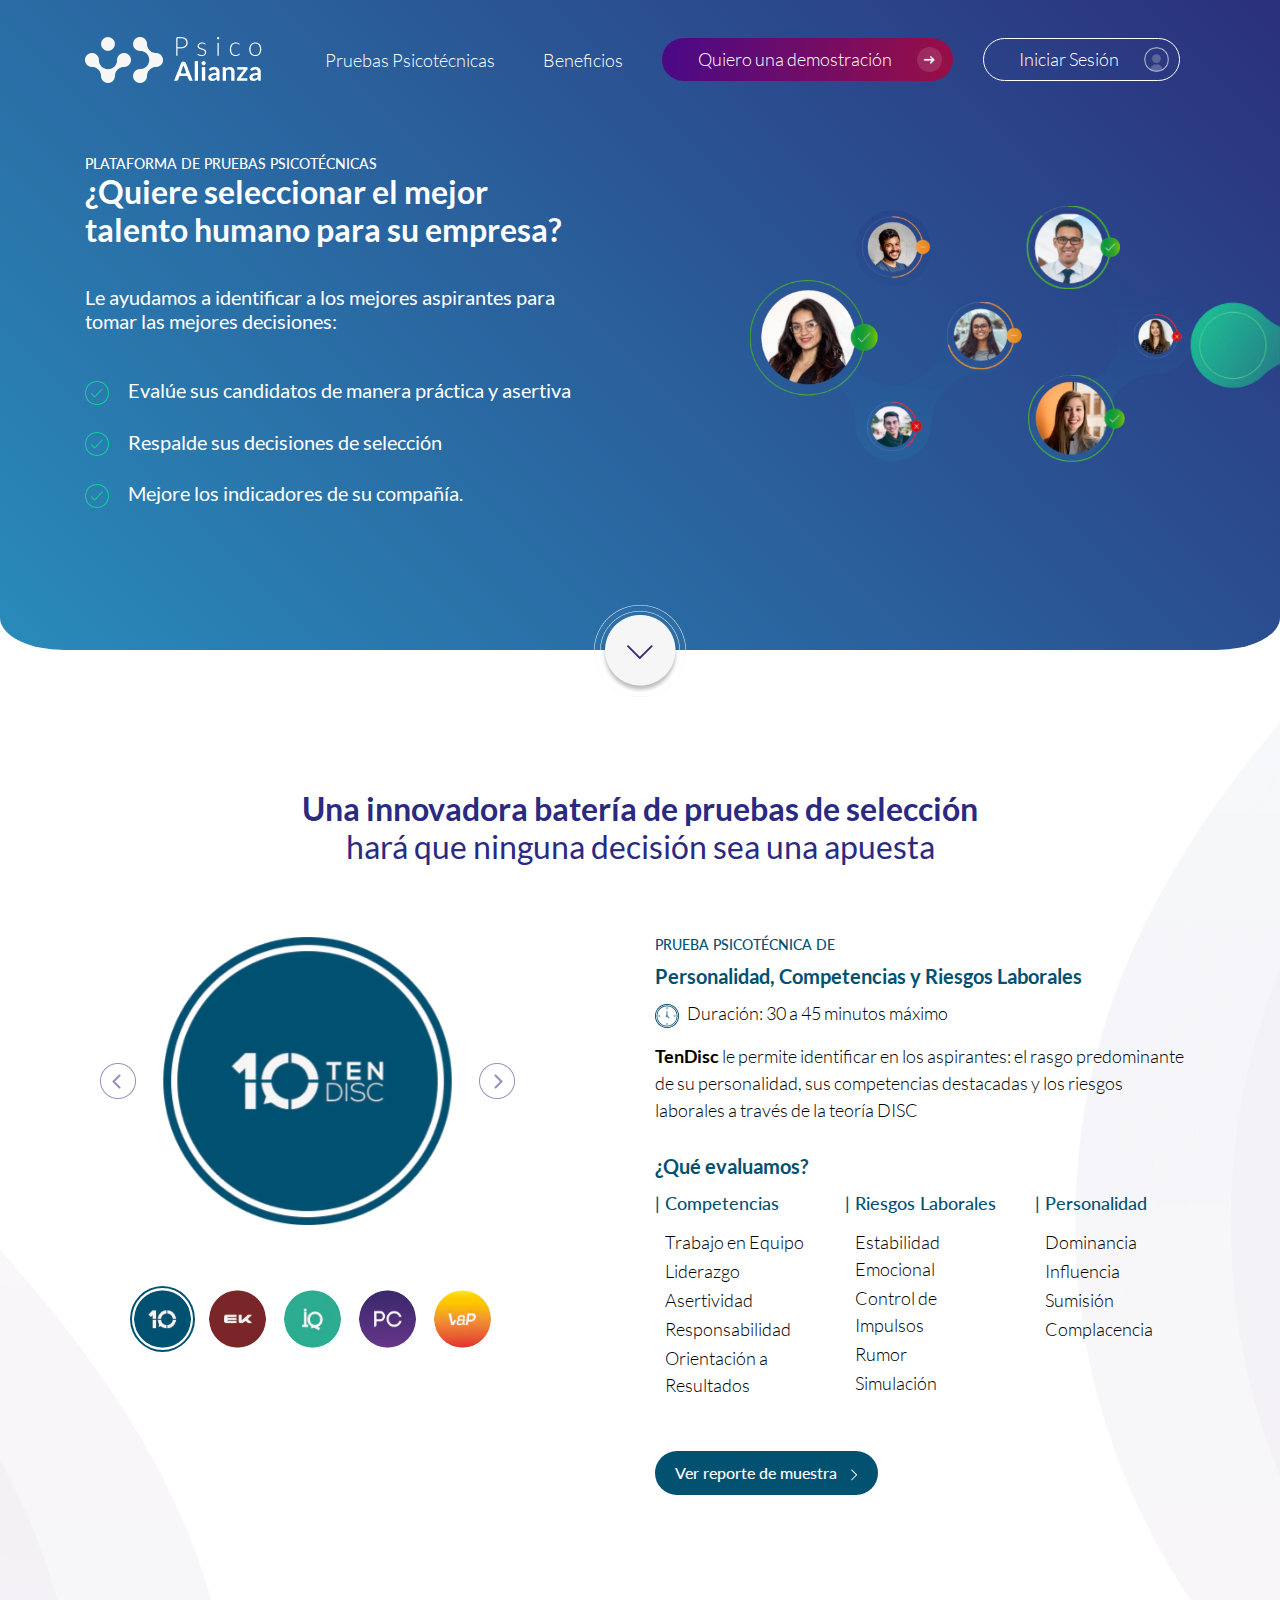
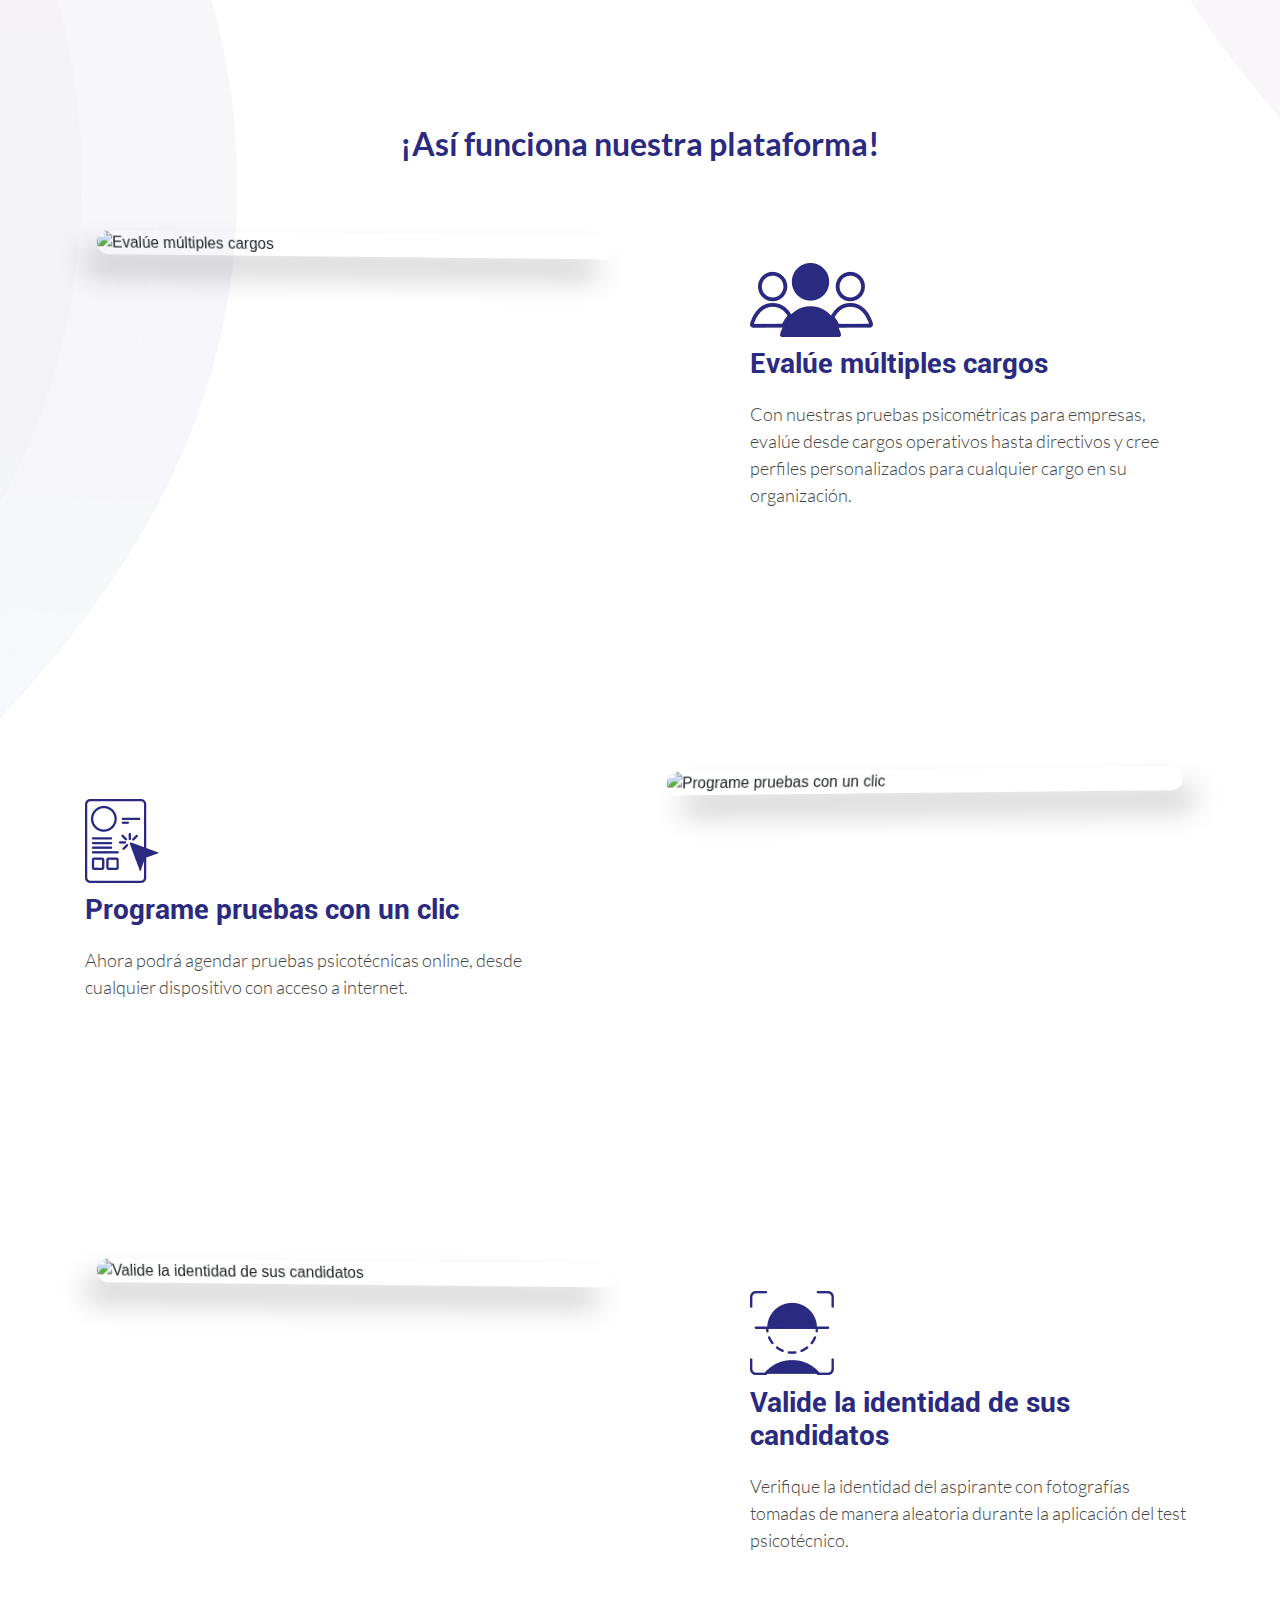
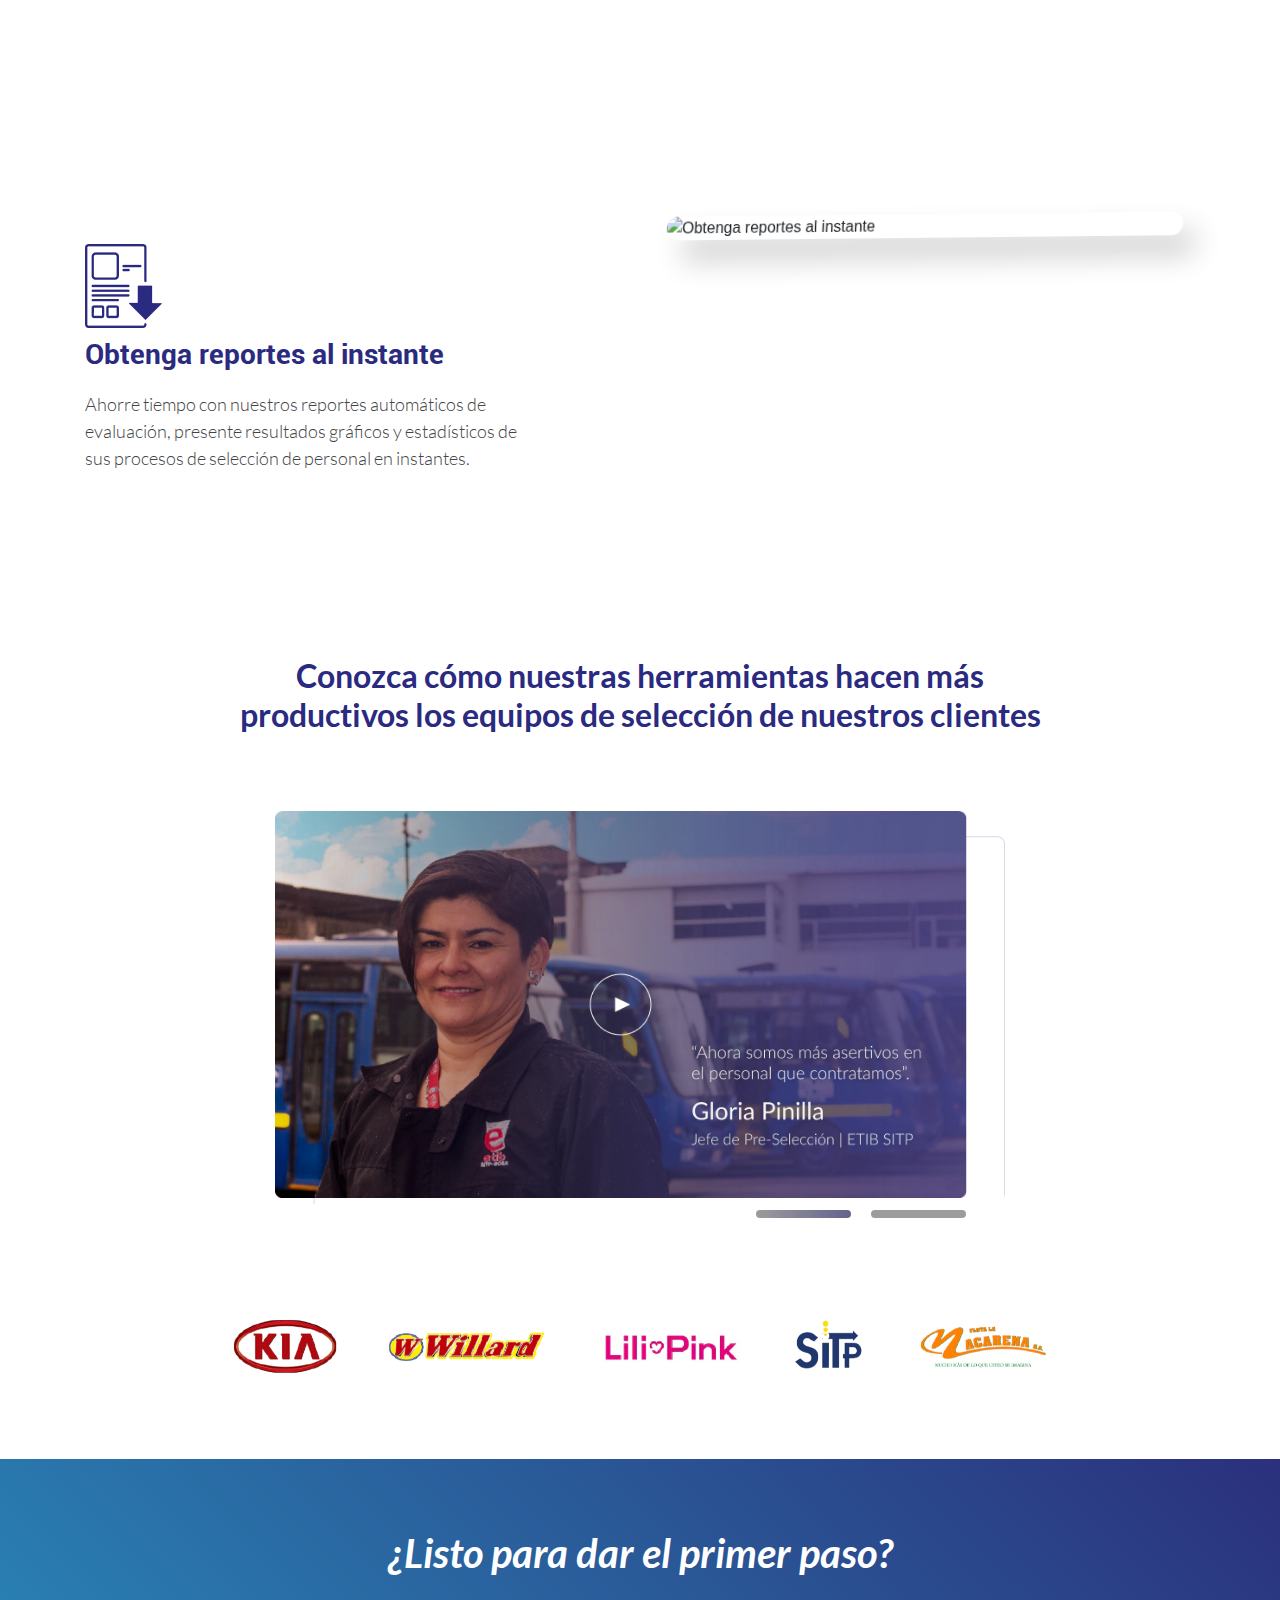
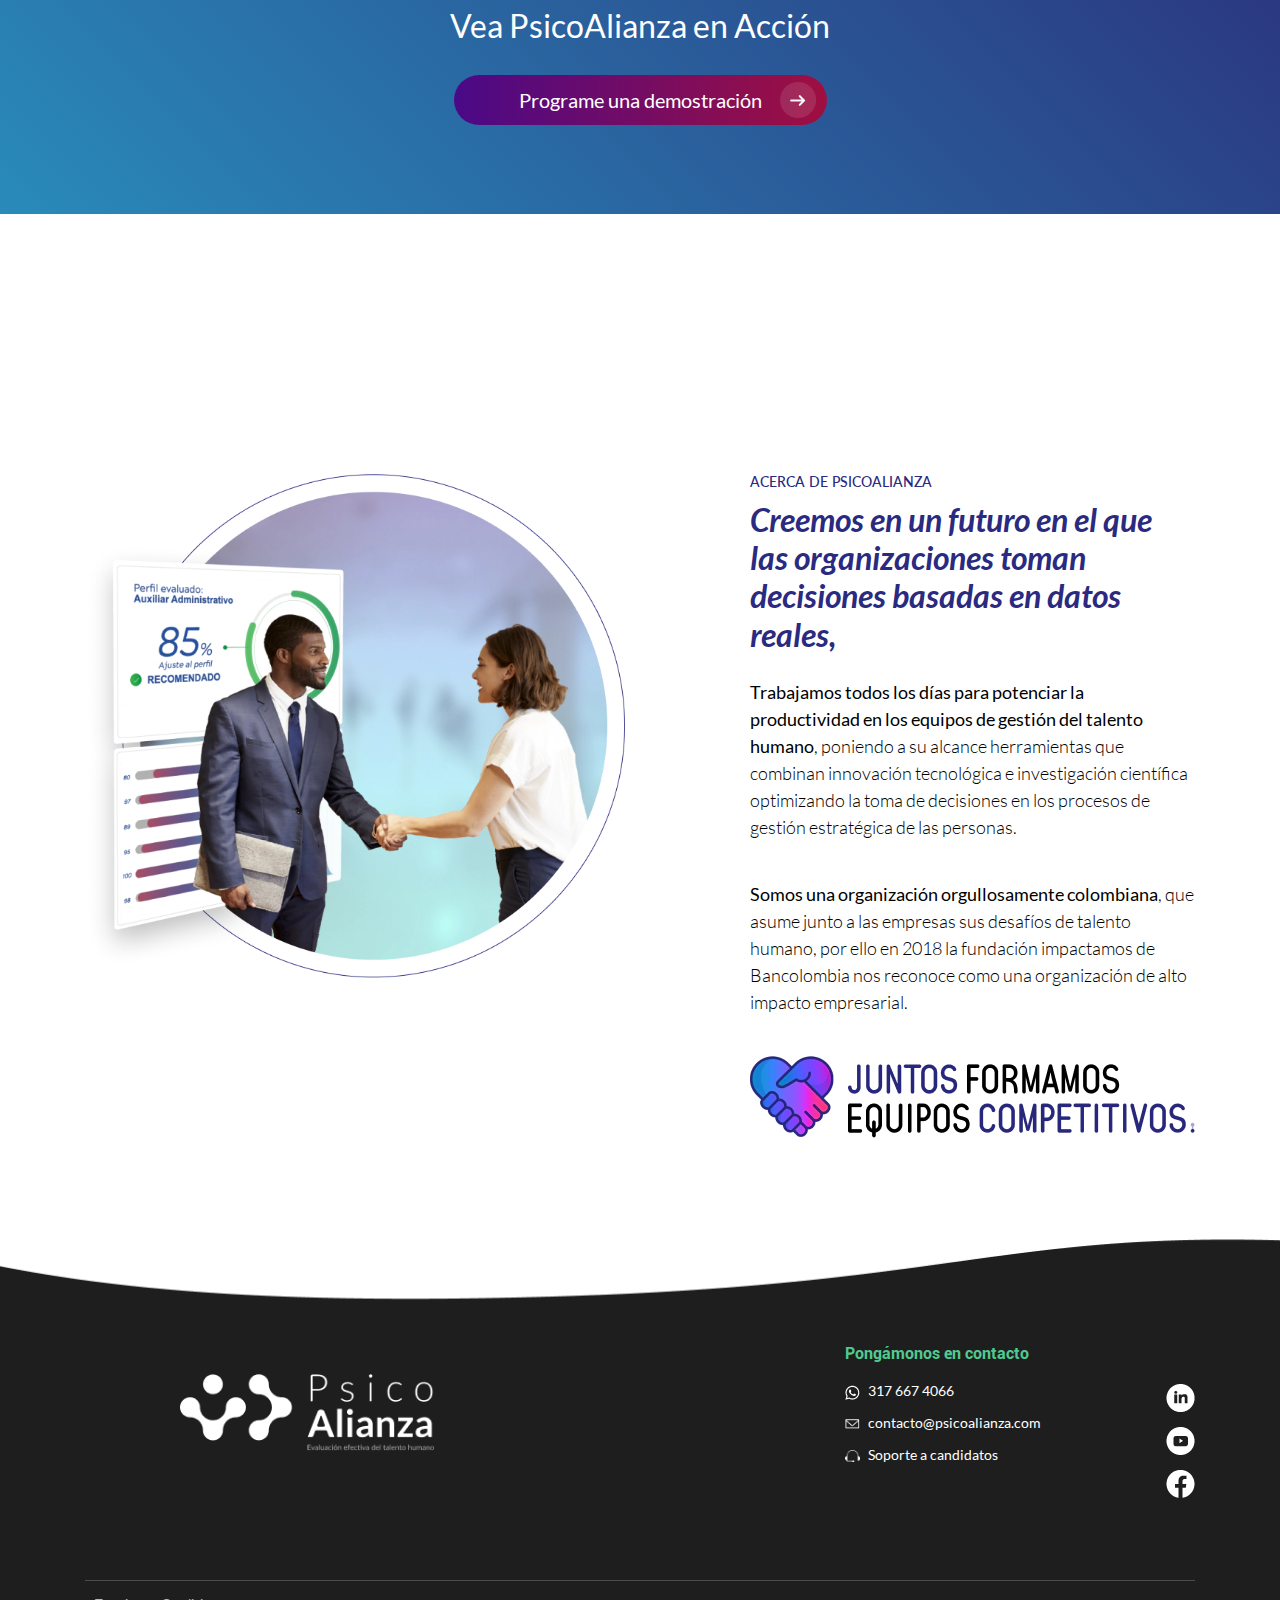
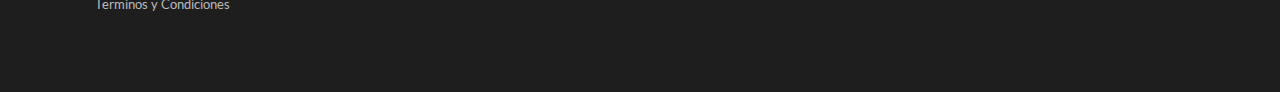
==== commit 148b8d5f: "Add new index.html" ====
--- a/index.html
+++ b/index.html
@@ -86,7 +86,7 @@
       <nav class="menu-xs-psico navbar navbar-expand-lg d-block d-sm-none d-md-none d-lg-none d-xl-none">
         <div class="container">
             <div class="col-12 sin-padding">
-            <a title="Ir a Inicio" href="/" itemprop="url">
+            <a title="Ir a Inicio" href="./" itemprop="url">
               <img src="images/logo_psa_2020_xs.webp" alt="Logo PsicoAlianza Movil" class="d-block mx-auto">
             </a>
             <!-- <a class="navbar-brand" href="#">Navbar</a> -->
@@ -309,7 +309,7 @@
           <div class="container-fluid">
               
               <div class="col-12 sin-padding">
-                <a title="Ir a Inicio" href="/" itemprop="url">
+                <a title="Ir a Inicio" href="./" itemprop="url">
                   <img src="images/logo_psa_2020_xs.webp" alt="Logo PsicoAlianza Movil" class="d-block mx-auto">
                 </a>
                 <!-- <a class="navbar-brand" href="#">Navbar</a> -->
@@ -421,7 +421,7 @@
         <div class="d-none d-sm-none d-md-none d-lg-block d-xl-block">
           <nav class="menu-web-psico navbar navbar-expand-lg">
             <div class="container">
-              <a title="Ir a Inicio" href="/" itemprop="url">
+              <a title="Ir a Inicio" href="./" itemprop="url">
                 <img src="images/logo_psa_2020_web.webp" alt="Logo PsicoAlianza Movil" class="d-block mx-auto">
               </a>
               <div class="menu-web-psico collapse navbar-collapse" id="navbarNavPsicoWeb">
